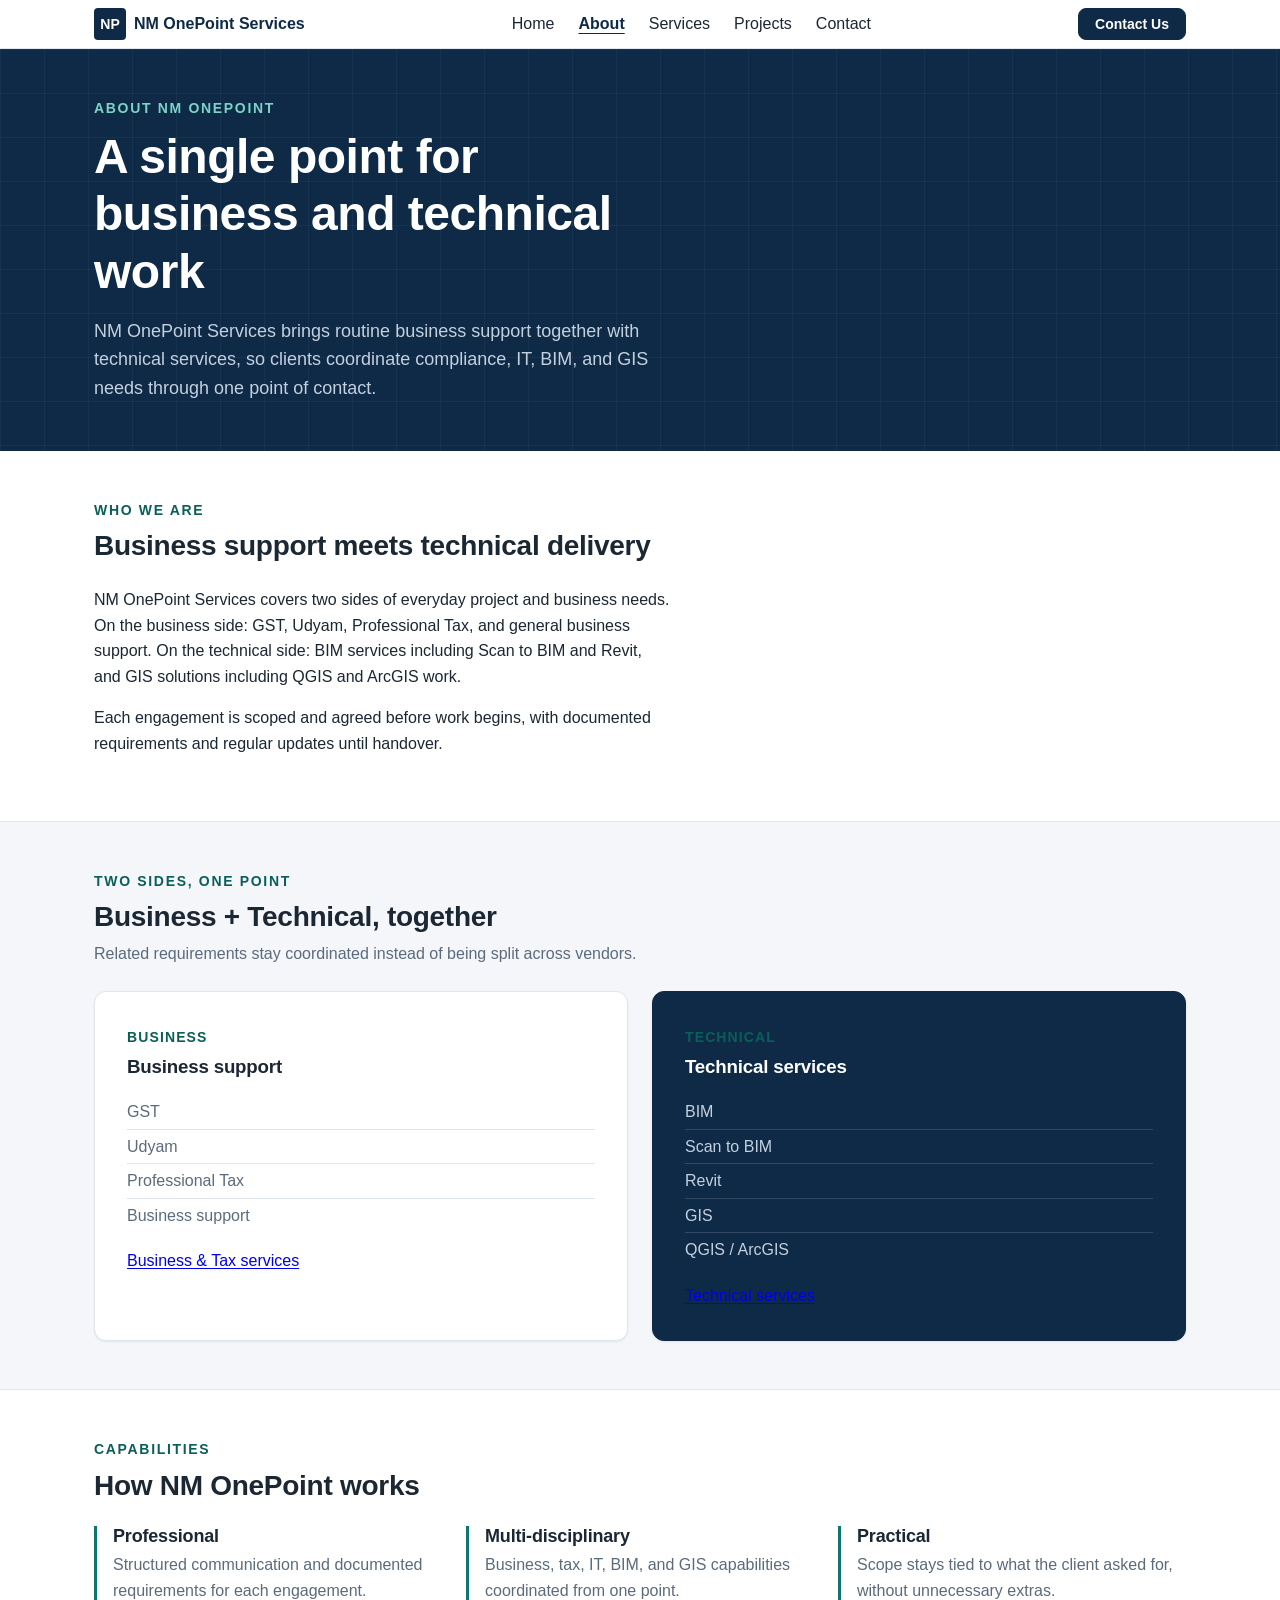
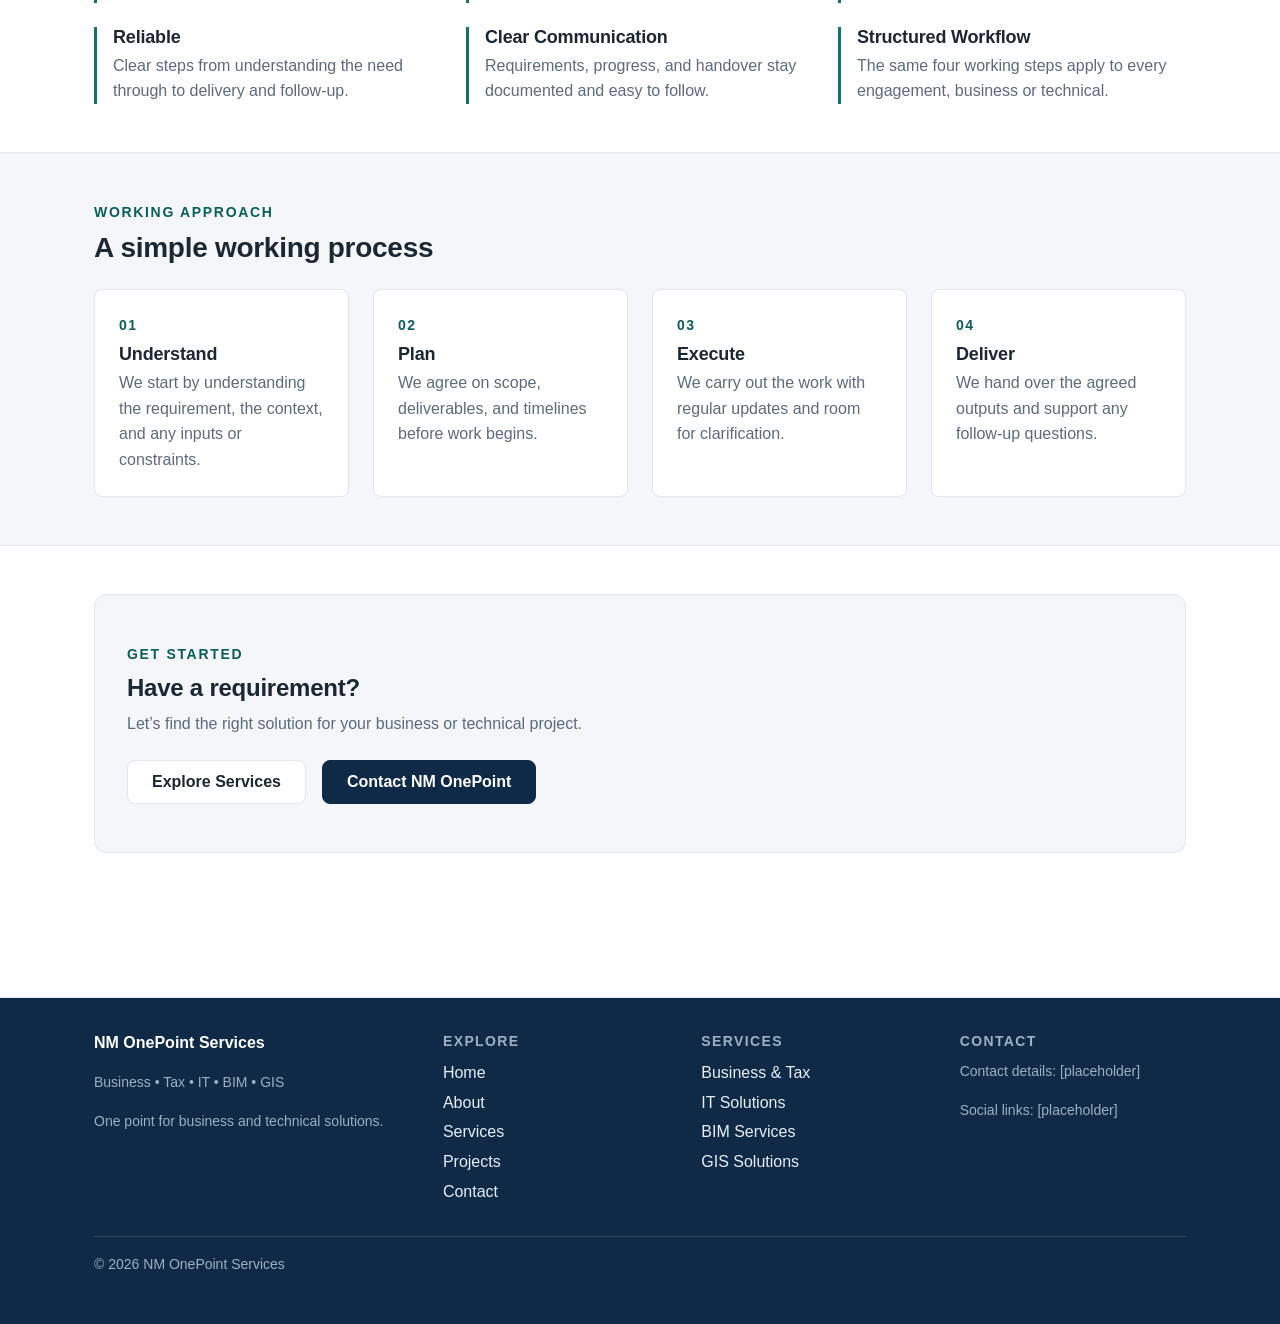
==== about.html @ b4bf91b6 "feat: build production homepage and inner pages" ====
<!DOCTYPE html>
<html lang="en">
<head>
    <meta charset="UTF-8">
    <meta name="viewport" content="width=device-width, initial-scale=1.0">
    <meta name="description" content="About NM OnePoint Services — a single point for business support, tax and compliance, IT solutions, BIM and GIS services.">
    <title>About | NM OnePoint Services</title>

    <meta property="og:type" content="website">
    <meta property="og:title" content="About NM OnePoint Services">
    <meta property="og:description" content="A single point for business support, tax and compliance, IT solutions, BIM and GIS services.">
    <meta name="theme-color" content="#0e2a47">

    <link rel="icon" type="image/svg+xml" href="assets/icons/favicon.svg">
    <link rel="manifest" href="site.webmanifest">

    <link rel="stylesheet" href="css/variables.css">
    <link rel="stylesheet" href="css/reset.css">
    <link rel="stylesheet" href="css/style.css">
    <link rel="stylesheet" href="css/components.css">
    <link rel="stylesheet" href="css/responsive.css">
</head>
<body>

    <a class="skip-link" href="#main-content">Skip to main content</a>

    <div data-component="header">
        <noscript>
            <header class="site-header">
                <div class="container site-header-inner">
                    <a class="site-brand" href="index.html">NM OnePoint Services</a>
                    <nav class="site-nav" aria-label="Primary">
                        <ul>
                            <li><a href="index.html">Home</a></li>
                            <li><a href="about.html" aria-current="page">About</a></li>
                            <li><a href="services.html">Services</a></li>
                            <li><a href="projects.html">Projects</a></li>
                            <li><a href="contact.html">Contact</a></li>
                        </ul>
                    </nav>
                </div>
            </header>
        </noscript>
    </div>

    <main id="main-content" class="site-main">
        <section class="page-hero" aria-labelledby="page-title">
            <div class="container">
                <p class="eyebrow eyebrow-light">About NM OnePoint</p>
                <h1 id="page-title" data-reveal>A single point for business and technical work</h1>
                <p class="page-lead">NM OnePoint Services brings routine business support together with technical services, so clients coordinate compliance, IT, BIM, and GIS needs through one point of contact.</p>
            </div>
        </section>

        <section class="section" aria-labelledby="about-title">
            <div class="container">
                <div class="section-head">
                    <p class="eyebrow">Who we are</p>
                    <h2 class="section-title" id="about-title" data-reveal>Business support meets technical delivery</h2>
                </div>
                <p data-reveal>NM OnePoint Services covers two sides of everyday project and business needs. On the business side: GST, Udyam, Professional Tax, and general business support. On the technical side: BIM services including Scan to BIM and Revit, and GIS solutions including QGIS and ArcGIS work.</p>
                <p data-reveal>Each engagement is scoped and agreed before work begins, with documented requirements and regular updates until handover.</p>
            </div>
        </section>

        <section class="section section-alt" aria-labelledby="split-title">
            <div class="container">
                <div class="section-head">
                    <p class="eyebrow">Two sides, one point</p>
                    <h2 class="section-title" id="split-title" data-reveal>Business + Technical, together</h2>
                    <p class="section-lead">Related requirements stay coordinated instead of being split across vendors.</p>
                </div>
                <div class="split-grid">
                    <article class="split-card" data-reveal>
                        <p class="card-tag">Business</p>
                        <h3>Business support</h3>
                        <ul class="card-list">
                            <li>GST</li>
                            <li>Udyam</li>
                            <li>Professional Tax</li>
                            <li>Business support</li>
                        </ul>
                        <a href="services.html">Business &amp; Tax services</a>
                    </article>
                    <article class="split-card split-card-technical" data-reveal>
                        <p class="card-tag">Technical</p>
                        <h3>Technical services</h3>
                        <ul class="card-list">
                            <li>BIM</li>
                            <li>Scan to BIM</li>
                            <li>Revit</li>
                            <li>GIS</li>
                            <li>QGIS / ArcGIS</li>
                        </ul>
                        <a href="services.html">Technical services</a>
                    </article>
                </div>
            </div>
        </section>

        <section class="section" aria-labelledby="why-title">
            <div class="container">
                <div class="section-head">
                    <p class="eyebrow">Capabilities</p>
                    <h2 class="section-title" id="why-title" data-reveal>How NM OnePoint works</h2>
                </div>
                <div class="why-grid">
                    <div class="why-item" data-reveal>
                        <h3>Professional</h3>
                        <p>Structured communication and documented requirements for each engagement.</p>
                    </div>
                    <div class="why-item" data-reveal>
                        <h3>Multi-disciplinary</h3>
                        <p>Business, tax, IT, BIM, and GIS capabilities coordinated from one point.</p>
                    </div>
                    <div class="why-item" data-reveal>
                        <h3>Practical</h3>
                        <p>Scope stays tied to what the client asked for, without unnecessary extras.</p>
                    </div>
                    <div class="why-item" data-reveal>
                        <h3>Reliable</h3>
                        <p>Clear steps from understanding the need through to delivery and follow-up.</p>
                    </div>
                    <div class="why-item" data-reveal>
                        <h3>Clear Communication</h3>
                        <p>Requirements, progress, and handover stay documented and easy to follow.</p>
                    </div>
                    <div class="why-item" data-reveal>
                        <h3>Structured Workflow</h3>
                        <p>The same four working steps apply to every engagement, business or technical.</p>
                    </div>
                </div>
            </div>
        </section>

        <section class="section section-alt" aria-labelledby="process-title">
            <div class="container">
                <div class="section-head">
                    <p class="eyebrow">Working approach</p>
                    <h2 class="section-title" id="process-title" data-reveal>A simple working process</h2>
                </div>
                <div class="process-grid">
                    <article class="step" data-reveal>
                        <span class="step-number">01</span>
                        <h3>Understand</h3>
                        <p>We start by understanding the requirement, the context, and any inputs or constraints.</p>
                    </article>
                    <article class="step" data-reveal>
                        <span class="step-number">02</span>
                        <h3>Plan</h3>
                        <p>We agree on scope, deliverables, and timelines before work begins.</p>
                    </article>
                    <article class="step" data-reveal>
                        <span class="step-number">03</span>
                        <h3>Execute</h3>
                        <p>We carry out the work with regular updates and room for clarification.</p>
                    </article>
                    <article class="step" data-reveal>
                        <span class="step-number">04</span>
                        <h3>Deliver</h3>
                        <p>We hand over the agreed outputs and support any follow-up questions.</p>
                    </article>
                </div>
            </div>
        </section>

        <section class="section" aria-labelledby="cta-title">
            <div class="container">
                <div class="cta-band" data-reveal>
                    <p class="eyebrow">Get started</p>
                    <h2 class="section-title" id="cta-title">Have a requirement?</h2>
                    <p class="section-lead">Let&rsquo;s find the right solution for your business or technical project.</p>
                    <div class="cta-actions">
                        <a class="btn btn-secondary" href="services.html">Explore Services</a>
                        <a class="btn btn-primary" href="contact.html">Contact NM OnePoint</a>
                    </div>
                </div>
            </div>
        </section>
    </main>

    <div data-component="footer">
        <noscript>
            <footer class="site-footer">
                <div class="container">
                    <p>&copy; 2026 NM OnePoint Services</p>
                </div>
            </footer>
        </noscript>
    </div>

    <script src="js/navigation.js" defer></script>
    <script src="js/animations.js" defer></script>
    <script src="js/forms.js" defer></script>
    <script src="js/main.js" defer></script>
</body>
</html>
---- css/variables.css ----
﻿:root {
    /* Brand palette — restrained professional set */
    --color-primary: #0e2a47;
    --color-navy: #0e2a47;
    --color-navy-deep: #0a1f36;
    --color-ink: #15202c;
    --color-background: #ffffff;
    --color-surface: #f4f6f9;
    --color-text: #1b2733;
    --color-muted: #5b6b7c;
    --color-border: #dfe6ee;
    --color-accent: #0f766e;
    --color-accent-ink: #0b5f59;
    --color-focus: #2563eb;

    /* Typography */
    --font-sans: -apple-system, BlinkMacSystemFont, "Segoe UI", Roboto, Arial, Helvetica, sans-serif;
    --font-size-sm: 0.875rem;
    --font-size-base: 1rem;
    --font-size-lg: 1.125rem;
    --font-size-xl: 1.5rem;
    --font-size-xxl: 2rem;
    --font-size-hero: clamp(2rem, 4vw + 1rem, 3rem);
    --line-height-base: 1.6;
    --line-height-heading: 1.2;
    --font-weight-normal: 400;
    --font-weight-semibold: 600;
    --font-weight-bold: 700;

    /* Spacing scale */
    --space-xs: 0.25rem;
    --space-sm: 0.5rem;
    --space-md: 1rem;
    --space-lg: 1.5rem;
    --space-xl: 2rem;
    --space-xxl: 3rem;
    --space-xxxl: 4rem;

    /* Border radius — moderate */
    --radius-sm: 4px;
    --radius-md: 8px;
    --radius-lg: 12px;
    --radius-pill: 999px;

    /* Shadows — subtle */
    --shadow-sm: 0 1px 2px rgba(14, 42, 71, 0.08);
    --shadow-md: 0 6px 18px rgba(14, 42, 71, 0.1);
    --shadow-lg: 0 16px 40px rgba(14, 42, 71, 0.16);

    /* Containers */
    --container-max: 1140px;
    --container-padding: 1rem;

    /* Transitions */
    --transition-fast: 150ms ease;
    --transition-base: 250ms ease;

    /* Z-index */
    --z-skip: 1000;
    --z-header: 100;
    --z-nav: 200;
}
---- css/style.css ----
body {
    font-family: var(--font-sans);
    font-size: var(--font-size-base);
    line-height: var(--line-height-base);
    background: var(--color-background);
    color: var(--color-text);
}

main {
    display: block;
}

h1,
h2,
h3 {
    line-height: var(--line-height-heading);
    margin-bottom: var(--space-md);
    letter-spacing: -0.01em;
}

p {
    margin-bottom: var(--space-md);
    max-width: 65ch;
}

.container {
    width: 100%;
    max-width: var(--container-max);
    margin-left: auto;
    margin-right: auto;
    padding-left: var(--container-padding);
    padding-right: var(--container-padding);
}

.site-main {
    padding-top: 0;
    padding-bottom: var(--space-xxl);
}

.eyebrow {
    font-size: var(--font-size-sm);
    font-weight: var(--font-weight-semibold);
    letter-spacing: 0.12em;
    text-transform: uppercase;
    color: var(--color-accent-ink);
    margin-bottom: var(--space-sm);
}

.section-head {
    max-width: 720px;
    margin-bottom: var(--space-lg);
}

.skip-link {
    position: absolute;
    left: var(--space-md);
    top: -100px;
    z-index: var(--z-skip);
    background: var(--color-primary);
    color: var(--color-background);
    padding: var(--space-sm) var(--space-md);
    border-radius: var(--radius-sm);
    text-decoration: none;
    transition: top var(--transition-fast);
}

.skip-link:focus {
    top: var(--space-sm);
}

:focus-visible {
    outline: 3px solid var(--color-focus);
    outline-offset: 2px;
}
---- css/components.css ----
/* Sections */

.section {
    padding-top: var(--space-xxl);
    padding-bottom: var(--space-xxl);
}

.section-title {
    font-size: var(--font-size-xl);
    margin-bottom: var(--space-sm);
}

.section-lead {
    color: var(--color-muted);
    margin-bottom: var(--space-lg);
}

.section-alt {
    background: var(--color-surface);
    border-top: 1px solid var(--color-border);
    border-bottom: 1px solid var(--color-border);
}

/* Buttons and links */

.btn {
    display: inline-block;
    padding: var(--space-sm) var(--space-lg);
    border: 1px solid var(--color-primary);
    border-radius: var(--radius-md);
    background: transparent;
    color: var(--color-text);
    font-weight: var(--font-weight-semibold);
    text-decoration: none;
    cursor: pointer;
    transition: background var(--transition-base), color var(--transition-base), border-color var(--transition-base);
}

.btn-primary {
    background: var(--color-primary);
    border-color: var(--color-primary);
    color: var(--color-background);
}

.btn-primary:hover {
    background: var(--color-accent-ink);
    border-color: var(--color-accent-ink);
}

.btn-secondary {
    border-color: var(--color-border);
    background: var(--color-background);
}

.btn-secondary:hover {
    border-color: var(--color-primary);
    background: var(--color-surface);
}

.btn-small {
    padding: var(--space-xs) var(--space-md);
    font-size: var(--font-size-sm);
}

/* Cards */

.card-grid {
    display: grid;
    grid-template-columns: 1fr;
    gap: var(--space-lg);
    margin-top: var(--space-lg);
}

.card {
    border: 1px solid var(--color-border);
    border-radius: var(--radius-md);
    background: var(--color-background);
    padding: var(--space-lg);
    box-shadow: var(--shadow-sm);
    transition: box-shadow var(--transition-base), border-color var(--transition-base);
}

.card:hover {
    box-shadow: var(--shadow-md);
    border-color: var(--color-muted);
}

.card h3 {
    font-size: var(--font-size-lg);
    margin-bottom: var(--space-sm);
}

.card p {
    color: var(--color-muted);
    margin-bottom: var(--space-md);
}

.card-tag {
    display: inline-block;
    font-size: var(--font-size-sm);
    font-weight: var(--font-weight-semibold);
    letter-spacing: 0.08em;
    text-transform: uppercase;
    color: var(--color-accent-ink);
    margin-bottom: var(--space-sm);
}

.card-list {
    list-style: none;
    margin: 0 0 var(--space-md);
    padding: 0;
    color: var(--color-muted);
}

.card-list li {
    padding: var(--space-xs) 0;
    border-top: 1px solid var(--color-border);
}

.card-list li:first-child {
    border-top: none;
}

/* Header */

.site-header {
    position: sticky;
    top: 0;
    z-index: var(--z-header);
    border-bottom: 1px solid var(--color-border);
    background: var(--color-background);
    transition: box-shadow var(--transition-base), background var(--transition-base);
}

.site-header.is-scrolled {
    background: rgba(255, 255, 255, 0.96);
    box-shadow: var(--shadow-md);
}

.site-header-inner {
    display: flex;
    align-items: center;
    justify-content: space-between;
    gap: var(--space-md);
    padding-top: var(--space-sm);
    padding-bottom: var(--space-sm);
}

.site-brand {
    display: inline-flex;
    align-items: center;
    gap: var(--space-sm);
    font-weight: var(--font-weight-bold);
    text-decoration: none;
    color: var(--color-primary);
    white-space: nowrap;
}

.site-brand-mark {
    display: inline-flex;
    align-items: center;
    justify-content: center;
    width: 2rem;
    height: 2rem;
    border-radius: var(--radius-sm);
    background: var(--color-primary);
    color: var(--color-background);
    font-size: var(--font-size-sm);
    font-weight: var(--font-weight-bold);
}

.site-nav ul {
    display: flex;
    flex-wrap: wrap;
    align-items: center;
    gap: var(--space-sm);
    list-style: none;
}

.site-nav a {
    color: var(--color-text);
    text-decoration: none;
    padding: var(--space-xs) var(--space-sm);
    border-radius: var(--radius-sm);
}

.site-nav a:hover {
    text-decoration: underline;
}

.site-nav a[aria-current="page"] {
    font-weight: var(--font-weight-bold);
    color: var(--color-primary);
    text-decoration: underline;
    text-underline-offset: 4px;
}

.header-actions {
    display: flex;
    align-items: center;
    gap: var(--space-sm);
}

.nav-toggle {
    display: none;
    border: 1px solid var(--color-border);
    border-radius: var(--radius-sm);
    background: var(--color-background);
    padding: var(--space-xs) var(--space-sm);
    cursor: pointer;
    font: inherit;
}

/* Hero */

.hero {
    padding-top: var(--space-xxl);
    padding-bottom: var(--space-xxl);
    background: var(--color-surface);
    border-bottom: 1px solid var(--color-border);
}

.hero-grid {
    display: grid;
    grid-template-columns: 1fr;
    gap: var(--space-xl);
    align-items: center;
}

.hero h1 {
    font-size: var(--font-size-hero);
    color: var(--color-primary);
    margin-bottom: var(--space-md);
}

.hero-lead {
    font-size: var(--font-size-lg);
    color: var(--color-muted);
    margin-bottom: var(--space-lg);
}

.hero-actions {
    display: flex;
    flex-wrap: wrap;
    gap: var(--space-md);
    margin-top: var(--space-lg);
}

.hero-visual {
    margin: 0;
}

.tech-panel {
    border: 1px solid var(--color-border);
    border-radius: var(--radius-lg);
    background: var(--color-navy);
    color: #e8eef5;
    padding: var(--space-lg);
    box-shadow: var(--shadow-md);
    background-image:
        linear-gradient(rgba(255, 255, 255, 0.05) 1px, transparent 1px),
        linear-gradient(90deg, rgba(255, 255, 255, 0.05) 1px, transparent 1px);
    background-size: 28px 28px;
}

.tech-panel-row {
    display: flex;
    flex-wrap: wrap;
    gap: var(--space-sm);
    margin-bottom: var(--space-md);
}

.tech-chip {
    border: 1px solid rgba(255, 255, 255, 0.25);
    border-radius: var(--radius-pill);
    padding: var(--space-xs) var(--space-md);
    font-size: var(--font-size-sm);
    letter-spacing: 0.04em;
}

.tech-layers {
    list-style: none;
    margin: 0;
    padding: 0;
    font-size: var(--font-size-sm);
    color: #c3d0de;
}

.tech-layers li {
    display: flex;
    justify-content: space-between;
    gap: var(--space-md);
    padding: var(--space-sm) 0;
    border-top: 1px solid rgba(255, 255, 255, 0.14);
}

.tech-layers li:first-child {
    border-top: none;
}

.placeholder-media {
    border: 1px dashed var(--color-border);
    border-radius: var(--radius-md);
    background: var(--color-background);
    color: var(--color-muted);
    padding: var(--space-xl);
    text-align: center;
    margin-top: var(--space-lg);
}

/* Split: business + technical */

.split-grid {
    display: grid;
    grid-template-columns: 1fr;
    gap: var(--space-lg);
    margin-top: var(--space-lg);
}

.split-card {
    border: 1px solid var(--color-border);
    border-radius: var(--radius-lg);
    background: var(--color-background);
    padding: var(--space-xl);
    box-shadow: var(--shadow-sm);
}

.split-card-technical {
    background: var(--color-navy);
    border-color: var(--color-navy);
    color: #e8eef5;
}

.split-card-technical h3 {
    color: #ffffff;
}

.split-card-technical .card-list {
    color: #c3d0de;
}

.split-card-technical .card-list li {
    border-top-color: rgba(255, 255, 255, 0.14);
}

/* Why grid */

.why-grid {
    display: grid;
    grid-template-columns: 1fr;
    gap: var(--space-lg);
    margin-top: var(--space-lg);
}

.why-item {
    border-left: 3px solid var(--color-accent);
    padding-left: var(--space-md);
}

.why-item h3 {
    font-size: var(--font-size-lg);
    margin-bottom: var(--space-xs);
}

.why-item p {
    color: var(--color-muted);
    margin-bottom: 0;
}

/* Showcase (dark BIM/GIS band) */

.showcase {
    background: var(--color-navy);
    color: #e8eef5;
}

.showcase .section-title {
    color: #ffffff;
}

.showcase .section-lead {
    color: #c3d0de;
}

.showcase-grid {
    display: grid;
    grid-template-columns: 1fr;
    gap: var(--space-lg);
    margin-top: var(--space-lg);
}

.showcase-card {
    border: 1px solid rgba(255, 255, 255, 0.16);
    border-radius: var(--radius-lg);
    padding: var(--space-xl);
    background: rgba(255, 255, 255, 0.03);
}

.showcase-card h3 {
    color: #ffffff;
}

.showcase-card p,
.showcase-card li {
    color: #c3d0de;
}

.showcase-card ul {
    margin: 0 0 var(--space-md);
    padding-left: var(--space-lg);
}

.showcase-figure {
    border: 1px dashed rgba(255, 255, 255, 0.3);
    border-radius: var(--radius-md);
    padding: var(--space-lg);
    text-align: center;
    color: #9fb0c3;
    margin-top: var(--space-md);
    font-size: var(--font-size-sm);
}

/* Process */

.process-grid {
    display: grid;
    grid-template-columns: 1fr;
    gap: var(--space-lg);
    margin-top: var(--space-lg);
    counter-reset: step;
}

.step {
    border: 1px solid var(--color-border);
    border-radius: var(--radius-md);
    background: var(--color-background);
    padding: var(--space-lg);
}

.step-number {
    display: block;
    font-size: var(--font-size-sm);
    font-weight: var(--font-weight-bold);
    letter-spacing: 0.1em;
    color: var(--color-accent-ink);
    margin-bottom: var(--space-sm);
}

.step h3 {
    font-size: var(--font-size-lg);
    margin-bottom: var(--space-xs);
}

.step p {
    color: var(--color-muted);
    margin-bottom: 0;
}

/* CTA band */

.cta-band {
    background: var(--color-surface);
    border: 1px solid var(--color-border);
    border-radius: var(--radius-lg);
    padding: var(--space-xxl) var(--space-xl);
    text-align: left;
}

.cta-band .section-title {
    font-size: var(--font-size-xl);
}

/* Footer */

.site-footer {
    border-top: 1px solid var(--color-border);
    background: var(--color-navy);
    color: #c3d0de;
    padding-top: var(--space-xl);
    padding-bottom: var(--space-xl);
    margin-top: var(--space-xxl);
}

.site-footer strong {
    color: #ffffff;
}

.footer-grid {
    display: grid;
    grid-template-columns: 1fr;
    gap: var(--space-xl);
}

.footer-heading {
    font-size: var(--font-size-sm);
    font-weight: var(--font-weight-semibold);
    letter-spacing: 0.1em;
    text-transform: uppercase;
    color: #9fb0c3;
    margin-bottom: var(--space-sm);
}

.site-footer nav ul {
    display: grid;
    gap: var(--space-xs);
    list-style: none;
    margin: 0;
    padding: 0;
}

.site-footer a {
    color: #e8eef5;
    text-decoration: none;
}

.site-footer a:hover {
    text-decoration: underline;
}

.footer-note {
    font-size: var(--font-size-sm);
    color: #9fb0c3;
}

.footer-bottom {
    border-top: 1px solid rgba(255, 255, 255, 0.14);
    margin-top: var(--space-xl);
    padding-top: var(--space-md);
    font-size: var(--font-size-sm);
    color: #9fb0c3;
}

/* Reveal (progressive enhancement: hidden only when JS animation is active) */

[data-reveal] {
    transition: opacity var(--transition-base), transform var(--transition-base);
}

.has-js-anim [data-reveal] {
    opacity: 0;
    transform: translateY(14px);
}

.has-js-anim [data-reveal][data-revealed="true"] {
    opacity: 1;
    transform: none;
}

@media (prefers-reduced-motion: reduce) {
    [data-reveal] {
        transition: none;
    }

    .has-js-anim [data-reveal] {
        opacity: 1;
        transform: none;
    }
}

/* Forms (foundation) */

form label {
    display: block;
    margin-bottom: var(--space-xs);
    font-weight: var(--font-weight-bold);
}

form input,
form textarea {
    width: 100%;
    padding: var(--space-sm) var(--space-md);
    border: 1px solid var(--color-border);
    border-radius: var(--radius-sm);
    margin-bottom: var(--space-md);
    background: var(--color-background);
}

/* Trust / capability strip */

.trust-strip {
    border-bottom: 1px solid var(--color-border);
    background: var(--color-background);
    padding-top: var(--space-lg);
    padding-bottom: var(--space-lg);
}

.trust-list {
    display: flex;
    flex-wrap: wrap;
    gap: var(--space-sm) var(--space-xl);
    list-style: none;
    margin: 0;
    padding: 0;
    justify-content: space-between;
}

.trust-list li {
    display: inline-flex;
    align-items: center;
    gap: var(--space-sm);
    font-size: var(--font-size-sm);
    font-weight: var(--font-weight-semibold);
    letter-spacing: 0.04em;
    color: var(--color-muted);
    white-space: nowrap;
}

.trust-dot {
    width: 0.5rem;
    height: 0.5rem;
    border-radius: var(--radius-pill);
    background: var(--color-accent);
    flex: none;
}

/* Stats band (capability statements, values from data) */

.stats-band {
    background: var(--color-background);
    border-top: 1px solid var(--color-border);
    border-bottom: 1px solid var(--color-border);
}

.stats-grid {
    display: grid;
    grid-template-columns: repeat(2, 1fr);
    gap: var(--space-lg);
}

.stat-value {
    display: block;
    font-size: var(--font-size-xxl);
    font-weight: var(--font-weight-bold);
    color: var(--color-primary);
    letter-spacing: -0.01em;
}

.stat-label {
    color: var(--color-muted);
    font-size: var(--font-size-sm);
    margin-bottom: 0;
}

/* Service cards (premium detail) */

.service-card {
    position: relative;
    overflow: hidden;
}

.service-card::before {
    content: "";
    position: absolute;
    top: 0;
    left: 0;
    right: 0;
    height: 3px;
    background: var(--color-accent);
    opacity: 0;
    transition: opacity var(--transition-base);
}

.service-card:hover::before {
    opacity: 1;
}

.service-card:hover {
    transform: translateY(-3px);
}

.service-icon {
    display: inline-flex;
    align-items: center;
    justify-content: center;
    width: 2.75rem;
    height: 2.75rem;
    border-radius: var(--radius-md);
    background: var(--color-surface);
    border: 1px solid var(--color-border);
    color: var(--color-accent-ink);
    margin-bottom: var(--space-md);
    transition: transform var(--transition-base), background var(--transition-base), color var(--transition-base);
}

.service-card:hover .service-icon {
    transform: translateY(-2px);
    background: var(--color-primary);
    border-color: var(--color-primary);
    color: var(--color-background);
}

/* Hero motion (subtle, CSS-only) */

.hero {
    position: relative;
    overflow: hidden;
}

.hero::before {
    content: "";
    position: absolute;
    inset: 0;
    background-image:
        linear-gradient(rgba(14, 42, 71, 0.05) 1px, transparent 1px),
        linear-gradient(90deg, rgba(14, 42, 71, 0.05) 1px, transparent 1px);
    background-size: 44px 44px;
    pointer-events: none;
}

.hero-grid {
    position: relative;
}

.tech-panel {
    position: relative;
    overflow: hidden;
}

.tech-scan {
    position: absolute;
    left: 0;
    right: 0;
    top: -20%;
    height: 20%;
    background: linear-gradient(transparent, rgba(45, 212, 191, 0.18), transparent);
    animation: tech-scan 7s ease-in-out infinite;
    pointer-events: none;
}

.tech-nodes {
    position: absolute;
    inset: 0;
    pointer-events: none;
}

.tech-node {
    position: absolute;
    width: 6px;
    height: 6px;
    border-radius: var(--radius-pill);
    background: #2dd4bf;
    opacity: 0.7;
    animation: node-pulse 3.2s ease-in-out infinite;
}

.tech-node-node-1 { top: 18%; left: 12%; }
.tech-node-node-2 { top: 34%; right: 14%; animation-delay: 0.8s; }
.tech-node-node-3 { bottom: 22%; left: 22%; animation-delay: 1.6s; }

.tech-float-row {
    display: flex;
    flex-wrap: wrap;
    gap: var(--space-sm);
    margin-top: var(--space-md);
}

.tech-float-card {
    border: 1px solid rgba(255, 255, 255, 0.22);
    border-radius: var(--radius-sm);
    padding: var(--space-xs) var(--space-sm);
    font-size: var(--font-size-sm);
    color: #e8eef5;
    animation: float-soft 6s ease-in-out infinite;
}

.tech-float-card:nth-child(2) {
    animation-delay: 1.2s;
}

.tech-float-card:nth-child(3) {
    animation-delay: 2.4s;
}

@keyframes tech-scan {
    0%, 100% { top: -20%; }
    50% { top: 110%; }
}

@keyframes node-pulse {
    0%, 100% { opacity: 0.25; transform: scale(1); }
    50% { opacity: 0.9; transform: scale(1.35); }
}

@keyframes float-soft {
    0%, 100% { transform: translateY(0); }
    50% { transform: translateY(-5px); }
}

/* Showcase motion */

.showcase-figure {
    position: relative;
    overflow: hidden;
}

.showcase-scan {
    position: absolute;
    left: 0;
    right: 0;
    top: -30%;
    height: 30%;
    background: linear-gradient(transparent, rgba(45, 212, 191, 0.22), transparent);
    animation: tech-scan 8s ease-in-out infinite;
    pointer-events: none;
}

/* FAQ accordion */

.faq-list {
    display: grid;
    gap: var(--space-md);
    margin-top: var(--space-lg);
    max-width: 800px;
}

.faq-item {
    border: 1px solid var(--color-border);
    border-radius: var(--radius-md);
    background: var(--color-background);
    overflow: hidden;
}

.faq-question {
    display: flex;
    align-items: center;
    justify-content: space-between;
    gap: var(--space-md);
    width: 100%;
    padding: var(--space-md) var(--space-lg);
    background: transparent;
    border: none;
    cursor: pointer;
    font: inherit;
    font-weight: var(--font-weight-semibold);
    color: var(--color-text);
    text-align: left;
}

.faq-question:hover {
    color: var(--color-primary);
}

.faq-marker {
    flex: none;
    font-size: var(--font-size-lg);
    color: var(--color-accent-ink);
    transition: transform var(--transition-base);
}

.faq-question[aria-expanded="true"] .faq-marker {
    transform: rotate(45deg);
}

.faq-answer {
    padding: 0 var(--space-lg) var(--space-lg);
}

.faq-answer p {
    color: var(--color-muted);
    margin-bottom: 0;
}

/* CTA actions */

.cta-actions {
    display: flex;
    flex-wrap: wrap;
    gap: var(--space-md);
    margin-top: var(--space-lg);
}

@media (prefers-reduced-motion: reduce) {
    .tech-scan,
    .showcase-scan,
    .tech-float-card,
    .tech-node {
        animation: none;
    }

    .service-card:hover {
        transform: none;
    }
}

/* Back-to-top (shared footer component, low-profile) */

.back-to-top {
    position: fixed;
    right: var(--space-lg);
    bottom: var(--space-lg);
    z-index: var(--z-nav);
    width: 2.75rem;
    height: 2.75rem;
    border: 1px solid var(--color-primary);
    border-radius: var(--radius-pill);
    background: var(--color-primary);
    color: var(--color-background);
    font-size: var(--font-size-lg);
    line-height: 1;
    cursor: pointer;
    box-shadow: var(--shadow-md);
    transition: background var(--transition-base), opacity var(--transition-base);
}

.back-to-top:hover {
    background: var(--color-accent-ink);
    border-color: var(--color-accent-ink);
}

.back-to-top[hidden] {
    display: none;
}

/* Inner page hero (compact navy band, shared across pages) */

.page-hero {
    background: var(--color-navy);
    color: #e8eef5;
    padding-top: var(--space-xxl);
    padding-bottom: var(--space-xxl);
    background-image:
        linear-gradient(rgba(255, 255, 255, 0.04) 1px, transparent 1px),
        linear-gradient(90deg, rgba(255, 255, 255, 0.04) 1px, transparent 1px);
    background-size: 44px 44px;
}

.page-hero h1 {
    color: #ffffff;
    font-size: var(--font-size-hero);
    max-width: 20ch;
}

.page-lead {
    font-size: var(--font-size-lg);
    color: #c3d0de;
    max-width: 60ch;
    margin-bottom: 0;
}

.eyebrow-light {
    color: #7dd3c8;
}

/* Contact layout */

.contact-grid {
    display: grid;
    grid-template-columns: 1fr;
    gap: var(--space-xxl);
}

.contact-aside {
    border: 1px solid var(--color-border);
    border-radius: var(--radius-lg);
    background: var(--color-surface);
    padding: var(--space-xl);
    align-self: start;
}

.contact-aside h2 {
    font-size: var(--font-size-lg);
}

/* Forms */

.form-field {
    margin-bottom: var(--space-md);
}

.form-field label {
    margin-bottom: var(--space-xs);
}

.form-field input,
.form-field select,
.form-field textarea {
    margin-bottom: 0;
}

form select {
    width: 100%;
    padding: var(--space-sm) var(--space-md);
    border: 1px solid var(--color-border);
    border-radius: var(--radius-sm);
    background: var(--color-background);
}

.form-status {
    border: 1px solid var(--color-border);
    border-radius: var(--radius-sm);
    background: var(--color-surface);
    color: var(--color-text);
    padding: var(--space-sm) var(--space-md);
}

.form-status[hidden] {
    display: none;
}

.form-note {
    font-size: var(--font-size-sm);
    color: var(--color-muted);
}

/* Project filters */

.filter-row {
    display: flex;
    flex-wrap: wrap;
    gap: var(--space-sm);
    margin-top: var(--space-lg);
}

.filter-row[hidden] {
    display: none;
}

.filter-chip {
    border: 1px solid var(--color-border);
    border-radius: var(--radius-pill);
    background: var(--color-background);
    padding: var(--space-xs) var(--space-md);
    font: inherit;
    font-size: var(--font-size-sm);
    cursor: pointer;
    transition: background var(--transition-base), border-color var(--transition-base);
}

.filter-chip:hover {
    border-color: var(--color-primary);
}

.filter-chip[aria-pressed="true"] {
    background: var(--color-primary);
    border-color: var(--color-primary);
    color: var(--color-background);
}
---- css/responsive.css ----
/* Responsive foundations. Mobile-first. No framework. */

@media (max-width: 860px) {
    .nav-toggle {
        display: inline-block;
    }

    .site-nav ul[data-nav-menu][hidden] {
        display: none;
    }

    .site-nav ul[data-nav-menu] {
        position: absolute;
        top: 100%;
        left: 0;
        right: 0;
        flex-direction: column;
        align-items: stretch;
        gap: 0;
        background: var(--color-background);
        border-bottom: 1px solid var(--color-border);
        padding: var(--space-sm) var(--container-padding) var(--space-md);
        z-index: var(--z-nav);
    }

    .site-nav ul[data-nav-menu] a {
        display: block;
        padding: var(--space-sm) var(--space-xs);
    }

    .site-header-inner {
        flex-wrap: wrap;
    }

    .header-cta {
        display: none;
    }
}

@media (max-width: 480px) {
    .hero-actions .btn {
        width: 100%;
        text-align: center;
    }

    .cta-band {
        padding: var(--space-xl) var(--space-md);
    }
}

@media (min-width: 768px) {
    :root {
        --container-padding: 1.5rem;
    }

    .card-grid {
        grid-template-columns: repeat(2, 1fr);
    }

    .hero h1 {
        font-size: var(--font-size-hero);
    }

    .split-grid,
    .showcase-grid {
        grid-template-columns: repeat(2, 1fr);
    }

    .why-grid,
    .process-grid {
        grid-template-columns: repeat(2, 1fr);
    }

    .footer-grid {
        grid-template-columns: repeat(2, 1fr);
    }
}

@media (min-width: 1024px) {
    .card-grid {
        grid-template-columns: repeat(2, 1fr);
    }

    .card-grid-four {
        grid-template-columns: repeat(4, 1fr);
    }

    .hero-grid {
        grid-template-columns: 1.1fr 0.9fr;
    }

    .section-title {
        font-size: 1.75rem;
    }

    .why-grid {
        grid-template-columns: repeat(3, 1fr);
    }

    .process-grid {
        grid-template-columns: repeat(4, 1fr);
    }

    .stats-grid {
        grid-template-columns: repeat(4, 1fr);
    }

    .footer-grid {
        grid-template-columns: 1.4fr 1fr 1fr 1fr;
    }

    .contact-grid {
        grid-template-columns: 1.2fr 0.8fr;
        align-items: start;
    }
}

@media (min-width: 1440px) {
    :root {
        --container-max: 1280px;
    }
}

@media (min-width: 1920px) {
    .hero {
        padding-top: var(--space-xxxl);
        padding-bottom: var(--space-xxxl);
    }
}
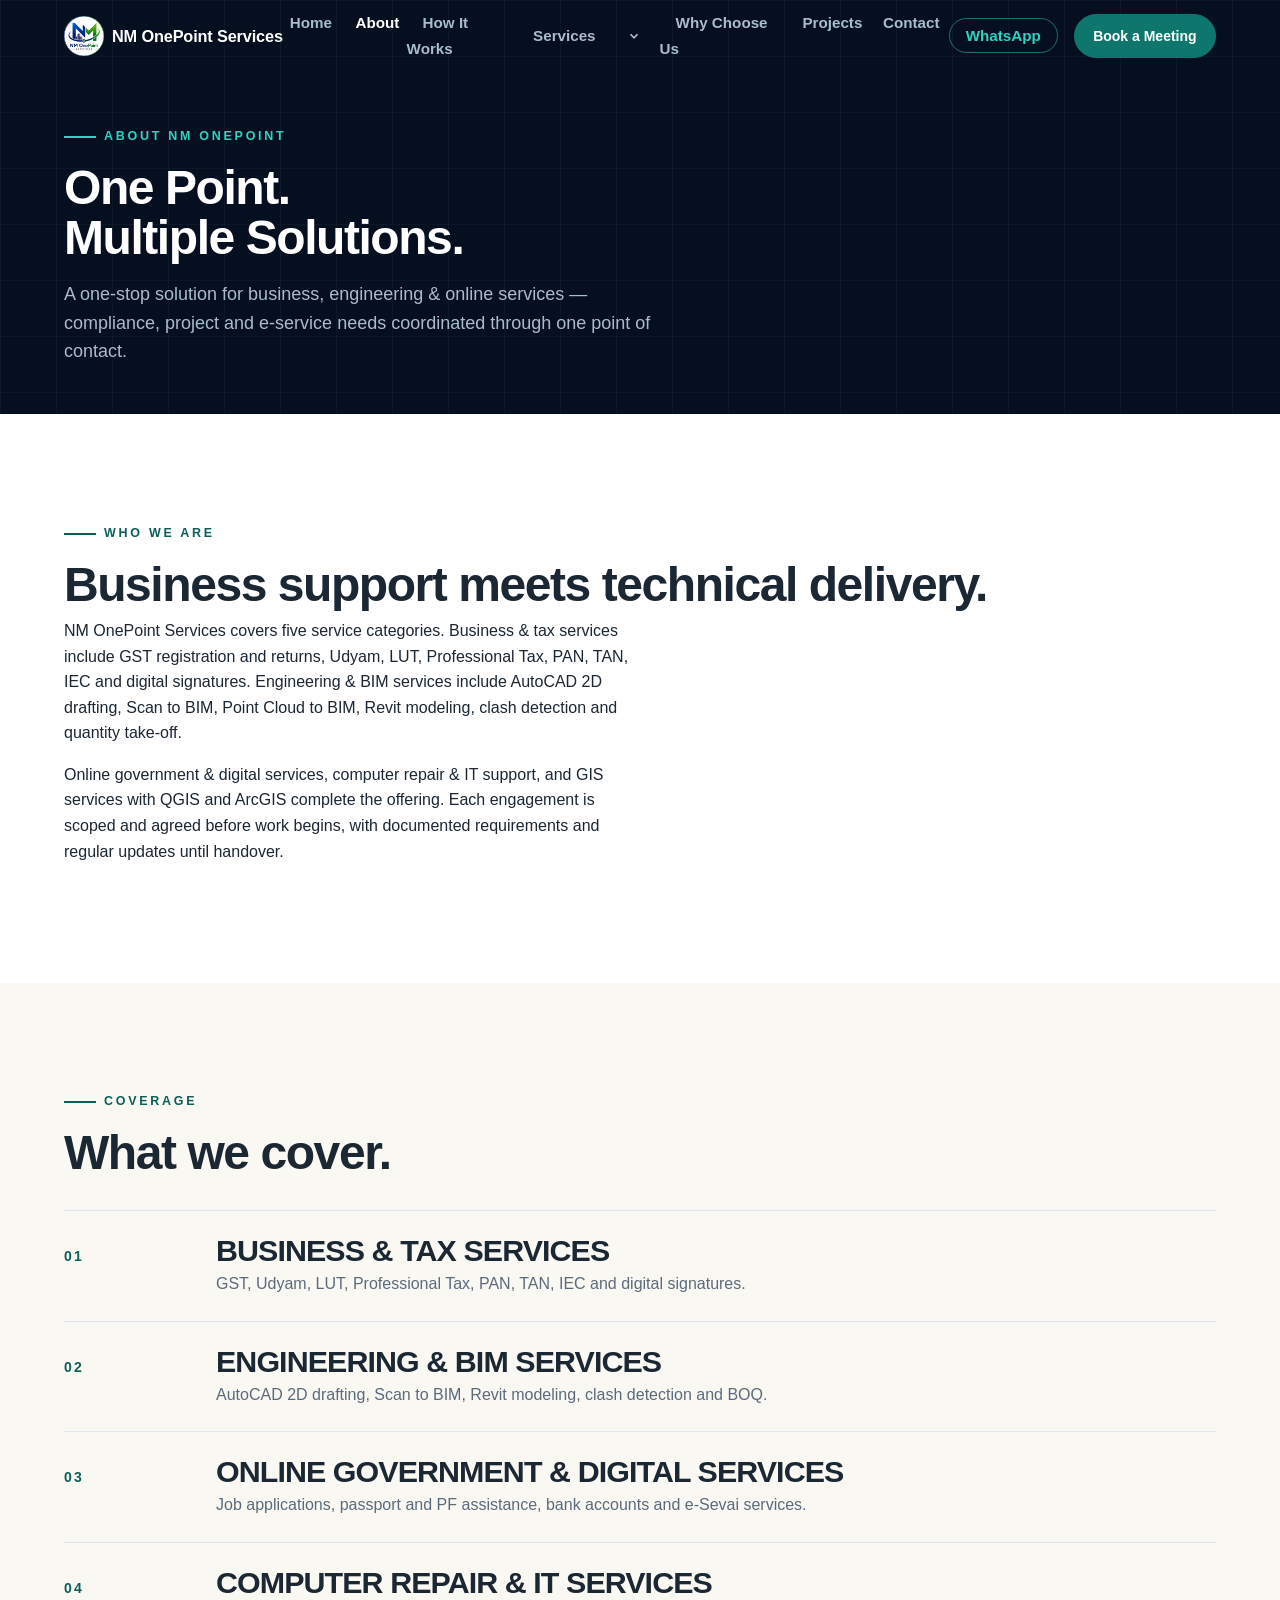
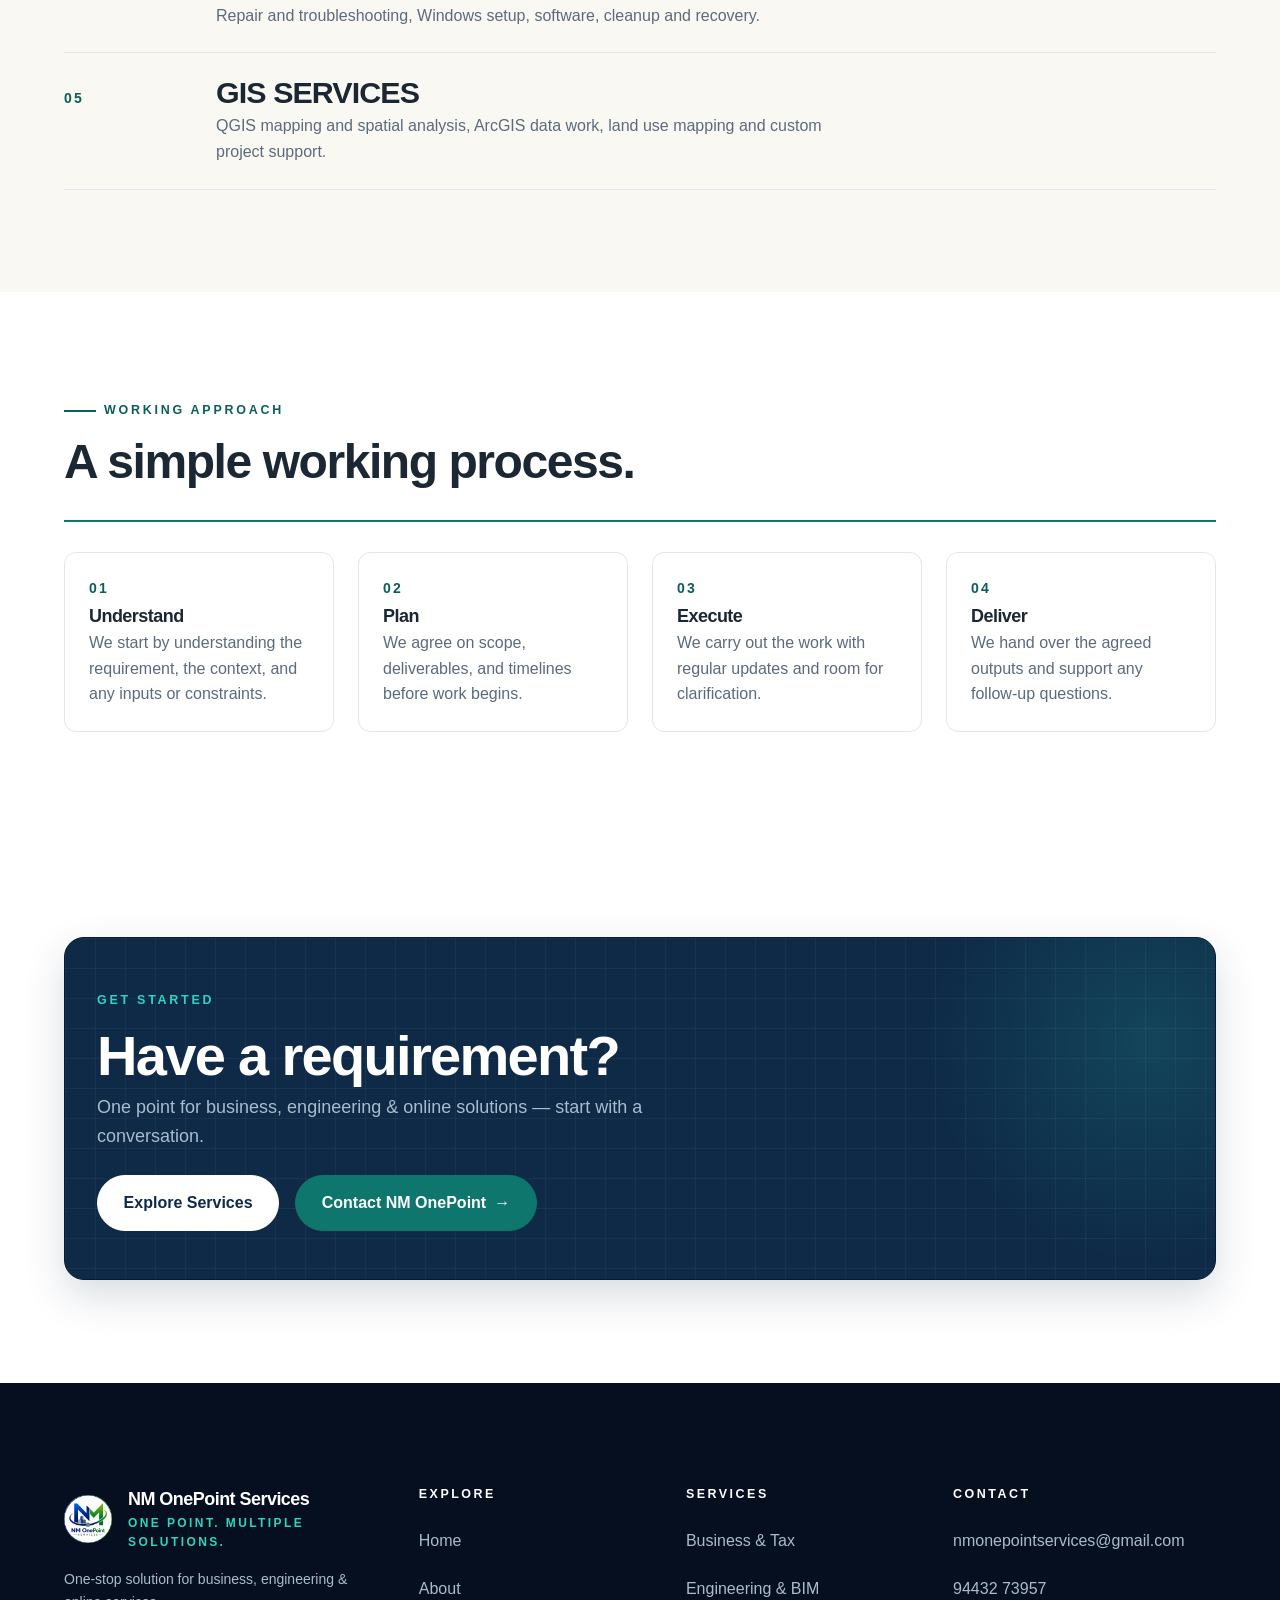
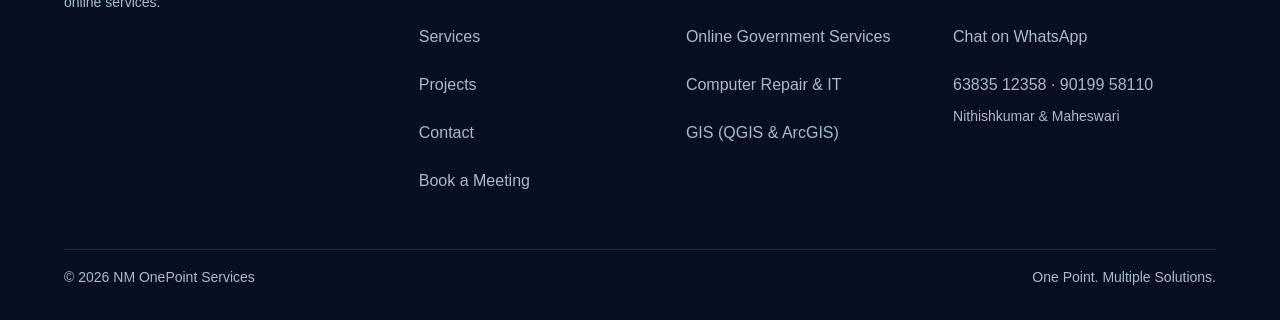
==== commit 9d51ae18: "feat: finalize modern NM OnePoint website" ====
--- a/about.html
+++ b/about.html
@@ -3,15 +3,24 @@
 <head>
     <meta charset="UTF-8">
     <meta name="viewport" content="width=device-width, initial-scale=1.0">
-    <meta name="description" content="About NM OnePoint Services — a single point for business support, tax and compliance, IT solutions, BIM and GIS services.">
+    <meta name="description" content="About NM OnePoint Services — one-stop solution for business, engineering & online services across five service categories.">
     <title>About | NM OnePoint Services</title>
 
     <meta property="og:type" content="website">
     <meta property="og:title" content="About NM OnePoint Services">
-    <meta property="og:description" content="A single point for business support, tax and compliance, IT solutions, BIM and GIS services.">
-    <meta name="theme-color" content="#0e2a47">
+    <meta property="og:description" content="One Point. Multiple Solutions. Business & tax, engineering & BIM, online services, IT support, and GIS.">
+    <meta property="og:image" content="assets/images/og-image.svg">
+    <meta property="og:image:width" content="1200">
+    <meta property="og:image:height" content="630">
+    <meta property="og:image:alt" content="NM OnePoint Services — one point for business and technical solutions">
+    <meta name="twitter:card" content="summary_large_image">
+    <meta name="twitter:title" content="About NM OnePoint Services">
+    <meta name="twitter:description" content="One Point. Multiple Solutions. Business & tax, engineering & BIM, online services, IT support, and GIS.">
+    <meta name="twitter:image" content="assets/images/og-image.svg">
+    <meta name="theme-color" content="#050f1f">
 
     <link rel="icon" type="image/svg+xml" href="assets/icons/favicon.svg">
+    <link rel="apple-touch-icon" href="assets/logos/logo.jpg">
     <link rel="manifest" href="site.webmanifest">
 
     <link rel="stylesheet" href="css/variables.css">
@@ -26,7 +35,7 @@
 
     <div data-component="header">
         <noscript>
-            <header class="site-header">
+            <header class="site-header is-scrolled">
                 <div class="container site-header-inner">
                     <a class="site-brand" href="index.html">NM OnePoint Services</a>
                     <nav class="site-nav" aria-label="Primary">
@@ -46,133 +55,91 @@
     <main id="main-content" class="site-main">
         <section class="page-hero" aria-labelledby="page-title">
             <div class="container">
-                <p class="eyebrow eyebrow-light">About NM OnePoint</p>
-                <h1 id="page-title" data-reveal>A single point for business and technical work</h1>
-                <p class="page-lead">NM OnePoint Services brings routine business support together with technical services, so clients coordinate compliance, IT, BIM, and GIS needs through one point of contact.</p>
+                <p class="eyebrow eyebrow-light" data-reveal="fade">About NM OnePoint</p>
+                <h1 id="page-title" data-reveal="up">One Point.<br>Multiple Solutions.</h1>
+                <p class="page-lead" data-reveal="up" data-delay="100">A one-stop solution for business, engineering &amp; online services — compliance, project and e-service needs coordinated through one point of contact.</p>
             </div>
         </section>
 
         <section class="section" aria-labelledby="about-title">
             <div class="container">
-                <div class="section-head">
-                    <p class="eyebrow">Who we are</p>
-                    <h2 class="section-title" id="about-title" data-reveal>Business support meets technical delivery</h2>
-                </div>
-                <p data-reveal>NM OnePoint Services covers two sides of everyday project and business needs. On the business side: GST, Udyam, Professional Tax, and general business support. On the technical side: BIM services including Scan to BIM and Revit, and GIS solutions including QGIS and ArcGIS work.</p>
-                <p data-reveal>Each engagement is scoped and agreed before work begins, with documented requirements and regular updates until handover.</p>
+                <p class="eyebrow" data-reveal="fade">Who we are</p>
+                <h2 class="section-title" id="about-title" data-reveal="up">Business support meets technical delivery.</h2>
+                <p data-reveal="up">NM OnePoint Services covers five service categories. Business &amp; tax services include GST registration and returns, Udyam, LUT, Professional Tax, PAN, TAN, IEC and digital signatures. Engineering &amp; BIM services include AutoCAD 2D drafting, Scan to BIM, Point Cloud to BIM, Revit modeling, clash detection and quantity take-off.</p>
+                <p data-reveal="up">Online government &amp; digital services, computer repair &amp; IT support, and GIS services with QGIS and ArcGIS complete the offering. Each engagement is scoped and agreed before work begins, with documented requirements and regular updates until handover.</p>
             </div>
         </section>
 
-        <section class="section section-alt" aria-labelledby="split-title">
+        <section class="section story" aria-labelledby="cover-title">
             <div class="container">
-                <div class="section-head">
-                    <p class="eyebrow">Two sides, one point</p>
-                    <h2 class="section-title" id="split-title" data-reveal>Business + Technical, together</h2>
-                    <p class="section-lead">Related requirements stay coordinated instead of being split across vendors.</p>
-                </div>
-                <div class="split-grid">
-                    <article class="split-card" data-reveal>
-                        <p class="card-tag">Business</p>
-                        <h3>Business support</h3>
-                        <ul class="card-list">
-                            <li>GST</li>
-                            <li>Udyam</li>
-                            <li>Professional Tax</li>
-                            <li>Business support</li>
-                        </ul>
-                        <a href="services.html">Business &amp; Tax services</a>
-                    </article>
-                    <article class="split-card split-card-technical" data-reveal>
-                        <p class="card-tag">Technical</p>
-                        <h3>Technical services</h3>
-                        <ul class="card-list">
-                            <li>BIM</li>
-                            <li>Scan to BIM</li>
-                            <li>Revit</li>
-                            <li>GIS</li>
-                            <li>QGIS / ArcGIS</li>
-                        </ul>
-                        <a href="services.html">Technical services</a>
-                    </article>
-                </div>
-            </div>
-        </section>
-
-        <section class="section" aria-labelledby="why-title">
-            <div class="container">
-                <div class="section-head">
-                    <p class="eyebrow">Capabilities</p>
-                    <h2 class="section-title" id="why-title" data-reveal>How NM OnePoint works</h2>
-                </div>
-                <div class="why-grid">
-                    <div class="why-item" data-reveal>
-                        <h3>Professional</h3>
-                        <p>Structured communication and documented requirements for each engagement.</p>
+                <p class="eyebrow" data-reveal="fade">Coverage</p>
+                <h2 class="section-title" id="cover-title" data-reveal="up">What we cover.</h2>
+                <div class="why-list">
+                    <div class="why-row" data-reveal="right">
+                        <span class="why-num">01</span>
+                        <div><h3>Business &amp; Tax Services</h3><p>GST, Udyam, LUT, Professional Tax, PAN, TAN, IEC and digital signatures.</p></div>
                     </div>
-                    <div class="why-item" data-reveal>
-                        <h3>Multi-disciplinary</h3>
-                        <p>Business, tax, IT, BIM, and GIS capabilities coordinated from one point.</p>
+                    <div class="why-row" data-reveal="right" data-delay="60">
+                        <span class="why-num">02</span>
+                        <div><h3>Engineering &amp; BIM Services</h3><p>AutoCAD 2D drafting, Scan to BIM, Revit modeling, clash detection and BOQ.</p></div>
                     </div>
-                    <div class="why-item" data-reveal>
-                        <h3>Practical</h3>
-                        <p>Scope stays tied to what the client asked for, without unnecessary extras.</p>
+                    <div class="why-row" data-reveal="right" data-delay="120">
+                        <span class="why-num">03</span>
+                        <div><h3>Online Government &amp; Digital Services</h3><p>Job applications, passport and PF assistance, bank accounts and e-Sevai services.</p></div>
                     </div>
-                    <div class="why-item" data-reveal>
-                        <h3>Reliable</h3>
-                        <p>Clear steps from understanding the need through to delivery and follow-up.</p>
+                    <div class="why-row" data-reveal="right" data-delay="180">
+                        <span class="why-num">04</span>
+                        <div><h3>Computer Repair &amp; IT Services</h3><p>Repair and troubleshooting, Windows setup, software, cleanup and recovery.</p></div>
                     </div>
-                    <div class="why-item" data-reveal>
-                        <h3>Clear Communication</h3>
-                        <p>Requirements, progress, and handover stay documented and easy to follow.</p>
-                    </div>
-                    <div class="why-item" data-reveal>
-                        <h3>Structured Workflow</h3>
-                        <p>The same four working steps apply to every engagement, business or technical.</p>
+                    <div class="why-row" data-reveal="right" data-delay="240">
+                        <span class="why-num">05</span>
+                        <div><h3>GIS Services</h3><p>QGIS mapping and spatial analysis, ArcGIS data work, land use mapping and custom project support.</p></div>
                     </div>
                 </div>
             </div>
         </section>
 
-        <section class="section section-alt" aria-labelledby="process-title">
+        <section class="section" aria-labelledby="process-title">
             <div class="container">
-                <div class="section-head">
-                    <p class="eyebrow">Working approach</p>
-                    <h2 class="section-title" id="process-title" data-reveal>A simple working process</h2>
-                </div>
-                <div class="process-grid">
-                    <article class="step" data-reveal>
-                        <span class="step-number">01</span>
-                        <h3>Understand</h3>
-                        <p>We start by understanding the requirement, the context, and any inputs or constraints.</p>
-                    </article>
-                    <article class="step" data-reveal>
-                        <span class="step-number">02</span>
-                        <h3>Plan</h3>
-                        <p>We agree on scope, deliverables, and timelines before work begins.</p>
-                    </article>
-                    <article class="step" data-reveal>
-                        <span class="step-number">03</span>
-                        <h3>Execute</h3>
-                        <p>We carry out the work with regular updates and room for clarification.</p>
-                    </article>
-                    <article class="step" data-reveal>
-                        <span class="step-number">04</span>
-                        <h3>Deliver</h3>
-                        <p>We hand over the agreed outputs and support any follow-up questions.</p>
-                    </article>
+                <p class="eyebrow" data-reveal="fade">Working approach</p>
+                <h2 class="section-title" id="process-title" data-reveal="up">A simple working process.</h2>
+                <div class="process" data-reveal="fade">
+                    <div class="process-line" aria-hidden="true"><div class="process-fill"></div></div>
+                    <div class="process-grid">
+                        <article class="step" data-reveal="up">
+                            <span class="step-number">01</span>
+                            <h3>Understand</h3>
+                            <p>We start by understanding the requirement, the context, and any inputs or constraints.</p>
+                        </article>
+                        <article class="step" data-reveal="up" data-delay="100">
+                            <span class="step-number">02</span>
+                            <h3>Plan</h3>
+                            <p>We agree on scope, deliverables, and timelines before work begins.</p>
+                        </article>
+                        <article class="step" data-reveal="up" data-delay="200">
+                            <span class="step-number">03</span>
+                            <h3>Execute</h3>
+                            <p>We carry out the work with regular updates and room for clarification.</p>
+                        </article>
+                        <article class="step" data-reveal="up" data-delay="300">
+                            <span class="step-number">04</span>
+                            <h3>Deliver</h3>
+                            <p>We hand over the agreed outputs and support any follow-up questions.</p>
+                        </article>
+                    </div>
                 </div>
             </div>
         </section>
 
         <section class="section" aria-labelledby="cta-title">
             <div class="container">
-                <div class="cta-band" data-reveal>
-                    <p class="eyebrow">Get started</p>
-                    <h2 class="section-title" id="cta-title">Have a requirement?</h2>
-                    <p class="section-lead">Let&rsquo;s find the right solution for your business or technical project.</p>
+                <div class="cta-band" data-reveal="scale">
+                    <p class="cta-kicker">Get started</p>
+                    <h2 class="cta-title" id="cta-title">Have a requirement?</h2>
+                    <p class="section-lead">One point for business, engineering &amp; online solutions — start with a conversation.</p>
                     <div class="cta-actions">
-                        <a class="btn btn-secondary" href="services.html">Explore Services</a>
-                        <a class="btn btn-primary" href="contact.html">Contact NM OnePoint</a>
+                        <a class="btn btn-light" href="services.html">Explore Services</a>
+                        <a class="btn btn-primary" href="contact.html">Contact NM OnePoint <span class="btn-arrow" aria-hidden="true">&rarr;</span></a>
                     </div>
                 </div>
             </div>
--- a/css/variables.css
+++ b/css/variables.css
@@ -1,31 +1,45 @@
 ﻿:root {
-    /* Brand palette — restrained professional set */
+    /* NM OnePoint 2026 Hybrid — brand core (compatible with verified identity) */
     --color-primary: #0e2a47;
     --color-navy: #0e2a47;
-    --color-navy-deep: #0a1f36;
+    --color-navy-deep: #081a30;
+    --color-abyss: #050f1f;
     --color-ink: #15202c;
     --color-background: #ffffff;
     --color-surface: #f4f6f9;
+    --color-cream: #faf8f3;
     --color-text: #1b2733;
     --color-muted: #5b6b7c;
     --color-border: #dfe6ee;
+    --color-line-dark: rgba(255, 255, 255, 0.12);
     --color-accent: #0f766e;
     --color-accent-ink: #0b5f59;
+    --color-mint: #2dd4bf;
+    --color-mint-soft: rgba(45, 212, 191, 0.14);
+    --color-leaf: #2e9e4f;
     --color-focus: #2563eb;
 
-    /* Typography */
+    /* Dark-section text */
+    --color-dark-text: #e9eff6;
+    --color-dark-muted: #a9bccd;
+
+    /* Typography — system stack, editorial scale */
     --font-sans: -apple-system, BlinkMacSystemFont, "Segoe UI", Roboto, Arial, Helvetica, sans-serif;
     --font-size-sm: 0.875rem;
     --font-size-base: 1rem;
     --font-size-lg: 1.125rem;
     --font-size-xl: 1.5rem;
     --font-size-xxl: 2rem;
-    --font-size-hero: clamp(2rem, 4vw + 1rem, 3rem);
+    --font-size-hero: clamp(2.75rem, 7vw + 1rem, 5.5rem);
+    --font-size-display: clamp(2.5rem, 8vw, 6rem);
+    --font-size-section: clamp(1.9rem, 3.5vw + 0.75rem, 3rem);
     --line-height-base: 1.6;
-    --line-height-heading: 1.2;
+    --line-height-heading: 1.05;
     --font-weight-normal: 400;
     --font-weight-semibold: 600;
     --font-weight-bold: 700;
+    --font-weight-black: 800;
+    --letter-tight: -0.03em;
 
     /* Spacing scale */
     --space-xs: 0.25rem;
@@ -35,11 +49,12 @@
     --space-xl: 2rem;
     --space-xxl: 3rem;
     --space-xxxl: 4rem;
+    --space-mega: clamp(4rem, 8vw, 8rem);
 
-    /* Border radius — moderate */
-    --radius-sm: 4px;
-    --radius-md: 8px;
-    --radius-lg: 12px;
+    /* Radius — restrained */
+    --radius-sm: 6px;
+    --radius-md: 12px;
+    --radius-lg: 20px;
     --radius-pill: 999px;
 
     /* Shadows — subtle */
@@ -48,12 +63,18 @@
     --shadow-lg: 0 16px 40px rgba(14, 42, 71, 0.16);
 
     /* Containers */
-    --container-max: 1140px;
-    --container-padding: 1rem;
+    --container-max: 1200px;
+    --container-padding: 1.25rem;
 
-    /* Transitions */
+    /* Motion */
     --transition-fast: 150ms ease;
     --transition-base: 250ms ease;
+    --ease-out: cubic-bezier(0.22, 0.9, 0.28, 1);
+    --reveal-duration: 700ms;
+    --reveal-distance: 26px;
+
+    /* Header */
+    --header-height: 4.5rem;
 
     /* Z-index */
     --z-skip: 1000;
--- a/css/style.css
+++ b/css/style.css
@@ -4,6 +4,11 @@
     line-height: var(--line-height-base);
     background: var(--color-background);
     color: var(--color-text);
+    overflow-x: clip;
+}
+
+body.menu-open {
+    overflow: hidden;
 }
 
 main {
@@ -14,13 +19,19 @@
 h2,
 h3 {
     line-height: var(--line-height-heading);
+    letter-spacing: var(--letter-tight);
     margin-bottom: var(--space-md);
-    letter-spacing: -0.01em;
+    text-wrap: balance;
 }
 
 p {
     margin-bottom: var(--space-md);
     max-width: 65ch;
+}
+
+::selection {
+    background: var(--color-accent);
+    color: #ffffff;
 }
 
 .container {
@@ -34,21 +45,77 @@
 
 .site-main {
     padding-top: 0;
-    padding-bottom: var(--space-xxl);
+    padding-bottom: 0;
+}
+
+/* Section shells — light / dark rhythm */
+
+.section {
+    padding-top: var(--space-mega);
+    padding-bottom: var(--space-mega);
+}
+
+.section-dark {
+    background: var(--color-abyss);
+    color: var(--color-dark-text);
+}
+
+.section-dark .section-title {
+    color: #ffffff;
+}
+
+.section-dark .section-lead {
+    color: var(--color-dark-muted);
+}
+
+.section-title {
+    font-size: var(--font-size-section);
+    font-weight: var(--font-weight-black);
+    margin-bottom: var(--space-sm);
+}
+
+.section-lead {
+    color: var(--color-muted);
+    font-size: var(--font-size-lg);
+    margin-bottom: 0;
+}
+
+.section-head {
+    max-width: 780px;
+    margin-bottom: var(--space-xxl);
+}
+
+.section-head.split {
+    display: flex;
+    flex-wrap: wrap;
+    align-items: end;
+    justify-content: space-between;
+    gap: var(--space-md);
+    max-width: none;
 }
 
 .eyebrow {
-    font-size: var(--font-size-sm);
-    font-weight: var(--font-weight-semibold);
-    letter-spacing: 0.12em;
+    display: inline-flex;
+    align-items: center;
+    gap: var(--space-sm);
+    font-size: 0.78rem;
+    font-weight: var(--font-weight-bold);
+    letter-spacing: 0.22em;
     text-transform: uppercase;
     color: var(--color-accent-ink);
-    margin-bottom: var(--space-sm);
+    margin-bottom: var(--space-md);
 }
 
-.section-head {
-    max-width: 720px;
-    margin-bottom: var(--space-lg);
+.eyebrow::before {
+    content: "";
+    width: 2rem;
+    height: 2px;
+    background: currentColor;
+    flex: none;
+}
+
+.eyebrow-light {
+    color: var(--color-mint);
 }
 
 .skip-link {
@@ -68,6 +135,12 @@
     top: var(--space-sm);
 }
 
+/* Anchored headings clear the fixed header */
+
+[id] {
+    scroll-margin-top: calc(var(--header-height) + 1rem);
+}
+
 :focus-visible {
     outline: 3px solid var(--color-focus);
     outline-offset: 2px;
--- a/css/components.css
+++ b/css/components.css
@@ -1,140 +1,102 @@
-/* Sections */
-
-.section {
-    padding-top: var(--space-xxl);
-    padding-bottom: var(--space-xxl);
-}
-
-.section-title {
-    font-size: var(--font-size-xl);
-    margin-bottom: var(--space-sm);
-}
-
-.section-lead {
-    color: var(--color-muted);
-    margin-bottom: var(--space-lg);
-}
-
-.section-alt {
-    background: var(--color-surface);
-    border-top: 1px solid var(--color-border);
-    border-bottom: 1px solid var(--color-border);
-}
-
-/* Buttons and links */
+/* NM OnePoint 2026 Hybrid — component system */
+
+/* ---------- Buttons ---------- */
 
 .btn {
-    display: inline-block;
-    padding: var(--space-sm) var(--space-lg);
+    display: inline-flex;
+    align-items: center;
+    gap: var(--space-sm);
+    padding: 0.9rem 1.6rem;
     border: 1px solid var(--color-primary);
-    border-radius: var(--radius-md);
+    border-radius: var(--radius-pill);
     background: transparent;
     color: var(--color-text);
     font-weight: var(--font-weight-semibold);
+    font-size: var(--font-size-base);
     text-decoration: none;
     cursor: pointer;
-    transition: background var(--transition-base), color var(--transition-base), border-color var(--transition-base);
+    white-space: nowrap;
+    transition: background var(--transition-base), color var(--transition-base),
+        border-color var(--transition-base), transform var(--transition-base);
+}
+
+.btn .btn-arrow {
+    transition: transform var(--transition-base);
+}
+
+.btn:hover .btn-arrow {
+    transform: translateX(4px);
 }
 
 .btn-primary {
-    background: var(--color-primary);
-    border-color: var(--color-primary);
-    color: var(--color-background);
+    background: var(--color-accent);
+    border-color: var(--color-accent);
+    color: #ffffff;
 }
 
 .btn-primary:hover {
     background: var(--color-accent-ink);
     border-color: var(--color-accent-ink);
+    transform: translateY(-1px);
 }
 
 .btn-secondary {
-    border-color: var(--color-border);
-    background: var(--color-background);
+    border-color: rgba(255, 255, 255, 0.35);
+    background: transparent;
+    color: #ffffff;
 }
 
 .btn-secondary:hover {
+    border-color: #ffffff;
+    background: rgba(255, 255, 255, 0.08);
+}
+
+.btn-light {
+    background: #ffffff;
+    border-color: #ffffff;
+    color: var(--color-primary);
+}
+
+.btn-light:hover {
+    background: var(--color-surface);
+    border-color: var(--color-surface);
+}
+
+.btn-small {
+    padding: 0.6rem 1.15rem;
+    font-size: var(--font-size-sm);
+}
+
+.btn-dark {
+    background: var(--color-primary);
     border-color: var(--color-primary);
-    background: var(--color-surface);
-}
-
-.btn-small {
-    padding: var(--space-xs) var(--space-md);
-    font-size: var(--font-size-sm);
-}
-
-/* Cards */
-
-.card-grid {
-    display: grid;
-    grid-template-columns: 1fr;
-    gap: var(--space-lg);
-    margin-top: var(--space-lg);
-}
-
-.card {
-    border: 1px solid var(--color-border);
-    border-radius: var(--radius-md);
-    background: var(--color-background);
-    padding: var(--space-lg);
-    box-shadow: var(--shadow-sm);
-    transition: box-shadow var(--transition-base), border-color var(--transition-base);
-}
-
-.card:hover {
-    box-shadow: var(--shadow-md);
-    border-color: var(--color-muted);
-}
-
-.card h3 {
-    font-size: var(--font-size-lg);
-    margin-bottom: var(--space-sm);
-}
-
-.card p {
-    color: var(--color-muted);
-    margin-bottom: var(--space-md);
-}
-
-.card-tag {
-    display: inline-block;
-    font-size: var(--font-size-sm);
-    font-weight: var(--font-weight-semibold);
-    letter-spacing: 0.08em;
-    text-transform: uppercase;
-    color: var(--color-accent-ink);
-    margin-bottom: var(--space-sm);
-}
-
-.card-list {
-    list-style: none;
-    margin: 0 0 var(--space-md);
-    padding: 0;
-    color: var(--color-muted);
-}
-
-.card-list li {
-    padding: var(--space-xs) 0;
-    border-top: 1px solid var(--color-border);
-}
-
-.card-list li:first-child {
-    border-top: none;
-}
-
-/* Header */
+    color: #ffffff;
+}
+
+.btn-dark:hover {
+    background: var(--color-navy-deep);
+    border-color: var(--color-navy-deep);
+}
+
+/* ---------- Header ---------- */
 
 .site-header {
-    position: sticky;
+    position: fixed;
     top: 0;
+    left: 0;
+    right: 0;
     z-index: var(--z-header);
-    border-bottom: 1px solid var(--color-border);
-    background: var(--color-background);
-    transition: box-shadow var(--transition-base), background var(--transition-base);
+    border-bottom: 1px solid transparent;
+    background: transparent;
+    transition: background var(--transition-base), border-color var(--transition-base),
+        backdrop-filter var(--transition-base);
 }
 
 .site-header.is-scrolled {
-    background: rgba(255, 255, 255, 0.96);
-    box-shadow: var(--shadow-md);
+    background: rgba(5, 15, 31, 0.86);
+    -webkit-backdrop-filter: blur(14px);
+    backdrop-filter: blur(14px);
+    border-bottom-color: var(--color-line-dark);
 }
 
 .site-header-inner {
@@ -142,8 +104,7 @@
     align-items: center;
     justify-content: space-between;
     gap: var(--space-md);
-    padding-top: var(--space-sm);
-    padding-bottom: var(--space-sm);
+    height: var(--header-height);
 }
 
 .site-brand {
@@ -152,47 +113,72 @@
     gap: var(--space-sm);
     font-weight: var(--font-weight-bold);
     text-decoration: none;
-    color: var(--color-primary);
+    color: #ffffff;
+    font-size: 1.02rem;
     white-space: nowrap;
 }
 
-.site-brand-mark {
-    display: inline-flex;
-    align-items: center;
-    justify-content: center;
-    width: 2rem;
-    height: 2rem;
-    border-radius: var(--radius-sm);
-    background: var(--color-primary);
-    color: var(--color-background);
-    font-size: var(--font-size-sm);
+.site-brand-logo {
+    width: 2.5rem;
+    height: 2.5rem;
+    flex: none;
+    border-radius: 50%;
+    background: #ffffff;
+    object-fit: cover;
+    transition: transform var(--transition-base);
+}
+
+.site-brand:hover .site-brand-logo {
+    transform: rotate(-6deg) scale(1.04);
+}
+
+.site-brand-text {
     font-weight: var(--font-weight-bold);
+    letter-spacing: -0.01em;
 }
 
 .site-nav ul {
     display: flex;
-    flex-wrap: wrap;
-    align-items: center;
-    gap: var(--space-sm);
+    align-items: center;
+    gap: var(--space-xs);
     list-style: none;
 }
 
 .site-nav a {
-    color: var(--color-text);
+    position: relative;
+    color: var(--color-dark-muted);
     text-decoration: none;
-    padding: var(--space-xs) var(--space-sm);
-    border-radius: var(--radius-sm);
+    font-size: 0.95rem;
+    font-weight: var(--font-weight-semibold);
+    padding: var(--space-sm) var(--space-md);
+    transition: color var(--transition-fast);
+}
+
+.site-nav a::after {
+    content: "";
+    position: absolute;
+    left: var(--space-md);
+    right: var(--space-md);
+    bottom: 2px;
+    height: 2px;
+    border-radius: 2px;
+    background: var(--color-mint);
+    transform: scaleX(0);
+    transform-origin: left;
+    transition: transform var(--transition-base);
 }
 
 .site-nav a:hover {
-    text-decoration: underline;
+    color: #ffffff;
+}
+
+.site-nav a:hover::after,
+.site-nav a[aria-current="page"]::after {
+    transform: scaleX(1);
 }
 
 .site-nav a[aria-current="page"] {
-    font-weight: var(--font-weight-bold);
-    color: var(--color-primary);
-    text-decoration: underline;
-    text-underline-offset: 4px;
+    color: #ffffff;
 }
 
 .header-actions {
@@ -203,594 +189,545 @@
 
 .nav-toggle {
     display: none;
-    border: 1px solid var(--color-border);
+    border: 1px solid var(--color-line-dark);
     border-radius: var(--radius-sm);
-    background: var(--color-background);
-    padding: var(--space-xs) var(--space-sm);
+    background: transparent;
+    color: #ffffff;
+    padding: var(--space-xs) var(--space-md);
+    min-height: 44px;
     cursor: pointer;
     font: inherit;
-}
-
-/* Hero */
+    font-weight: var(--font-weight-semibold);
+}
+
+/* ---------- Hero ---------- */
 
 .hero {
-    padding-top: var(--space-xxl);
-    padding-bottom: var(--space-xxl);
-    background: var(--color-surface);
-    border-bottom: 1px solid var(--color-border);
+    position: relative;
+    overflow: hidden;
+    background: var(--color-abyss);
+    color: var(--color-dark-text);
+    padding-top: calc(var(--header-height) + var(--space-mega));
+    padding-bottom: var(--space-mega);
+    background-image:
+        linear-gradient(rgba(255, 255, 255, 0.035) 1px, transparent 1px),
+        linear-gradient(90deg, rgba(255, 255, 255, 0.035) 1px, transparent 1px);
+    background-size: 56px 56px;
+}
+
+.hero::after {
+    content: "";
+    position: absolute;
+    top: -30%;
+    right: -10%;
+    width: 60vw;
+    height: 60vw;
+    max-width: 720px;
+    max-height: 720px;
+    background: radial-gradient(circle, rgba(45, 212, 191, 0.13) 0%, transparent 65%);
+    pointer-events: none;
 }
 
 .hero-grid {
+    position: relative;
+    z-index: 1;
     display: grid;
     grid-template-columns: 1fr;
-    gap: var(--space-xl);
-    align-items: center;
-}
-
-.hero h1 {
+    gap: var(--space-xxl);
+    align-items: center;
+}
+
+.hero-eyebrow {
+    display: inline-flex;
+    align-items: center;
+    gap: var(--space-sm);
+    font-size: 0.78rem;
+    font-weight: var(--font-weight-bold);
+    letter-spacing: 0.24em;
+    text-transform: uppercase;
+    color: var(--color-mint);
+    border: 1px solid rgba(45, 212, 191, 0.35);
+    border-radius: var(--radius-pill);
+    padding: var(--space-xs) var(--space-md);
+    margin-bottom: var(--space-lg);
+}
+
+.hero-title {
     font-size: var(--font-size-hero);
-    color: var(--color-primary);
+    font-weight: var(--font-weight-black);
+    color: #ffffff;
     margin-bottom: var(--space-md);
+}
+
+.hero-title .accent {
+    color: var(--color-mint);
 }
 
 .hero-lead {
     font-size: var(--font-size-lg);
-    color: var(--color-muted);
-    margin-bottom: var(--space-lg);
+    color: var(--color-dark-muted);
+    max-width: 56ch;
+    margin-bottom: var(--space-xl);
 }
 
 .hero-actions {
     display: flex;
     flex-wrap: wrap;
     gap: var(--space-md);
-    margin-top: var(--space-lg);
+    margin-bottom: var(--space-xl);
+}
+
+.hero-meta {
+    display: flex;
+    flex-wrap: wrap;
+    gap: var(--space-lg);
+    font-size: var(--font-size-sm);
+    color: var(--color-dark-muted);
+}
+
+.hero-meta strong {
+    display: block;
+    font-size: var(--font-size-xl);
+    color: #ffffff;
+    letter-spacing: var(--letter-tight);
 }
 
 .hero-visual {
     margin: 0;
-}
-
-.tech-panel {
-    border: 1px solid var(--color-border);
+    min-width: 0;
+}
+
+.tech-stage {
+    position: relative;
+    overflow: hidden;
+    border: 1px solid var(--color-line-dark);
     border-radius: var(--radius-lg);
-    background: var(--color-navy);
-    color: #e8eef5;
+    background: linear-gradient(160deg, rgba(14, 42, 71, 0.9), rgba(5, 15, 31, 0.95));
     padding: var(--space-lg);
-    box-shadow: var(--shadow-md);
+    box-shadow: var(--shadow-lg);
     background-image:
         linear-gradient(rgba(255, 255, 255, 0.05) 1px, transparent 1px),
         linear-gradient(90deg, rgba(255, 255, 255, 0.05) 1px, transparent 1px);
     background-size: 28px 28px;
 }
 
-.tech-panel-row {
+.tech-art {
+    display: block;
+    width: 100%;
+    height: auto;
+}
+
+.tech-scan {
+    position: absolute;
+    left: 0;
+    right: 0;
+    top: -20%;
+    height: 20%;
+    background: linear-gradient(transparent, rgba(45, 212, 191, 0.16), transparent);
+    animation: tech-scan 7s ease-in-out infinite;
+    pointer-events: none;
+}
+
+.tech-node {
+    transform-box: fill-box;
+    transform-origin: center;
+    animation: node-pulse 3.4s ease-in-out infinite;
+}
+
+.tech-drift {
+    animation: drift-soft 8s ease-in-out infinite;
+}
+
+.tech-drift-slow {
+    animation: drift-soft 11s ease-in-out infinite reverse;
+}
+
+.tech-float-row {
+    position: relative;
     display: flex;
     flex-wrap: wrap;
     gap: var(--space-sm);
-    margin-bottom: var(--space-md);
-}
-
-.tech-chip {
-    border: 1px solid rgba(255, 255, 255, 0.25);
-    border-radius: var(--radius-pill);
-    padding: var(--space-xs) var(--space-md);
+    margin-top: var(--space-md);
+}
+
+.tech-float-card {
+    border: 1px solid rgba(255, 255, 255, 0.2);
+    border-radius: var(--radius-sm);
+    padding: var(--space-xs) var(--space-sm);
     font-size: var(--font-size-sm);
-    letter-spacing: 0.04em;
-}
-
-.tech-layers {
+    color: var(--color-dark-text);
+    background: rgba(255, 255, 255, 0.04);
+    animation: float-soft 6s ease-in-out infinite;
+}
+
+.tech-float-card:nth-child(2) {
+    animation-delay: 1.4s;
+}
+
+.tech-float-card:nth-child(3) {
+    animation-delay: 2.8s;
+}
+
+@keyframes tech-scan {
+    0%, 100% { top: -20%; }
+    50% { top: 110%; }
+}
+
+@keyframes node-pulse {
+    0%, 100% { opacity: 0.3; transform: scale(1); }
+    50% { opacity: 1; transform: scale(1.4); }
+}
+
+@keyframes drift-soft {
+    0%, 100% { transform: translate(0, 0); }
+    50% { transform: translate(6px, -8px); }
+}
+
+@keyframes float-soft {
+    0%, 100% { transform: translateY(0); }
+    50% { transform: translateY(-5px); }
+}
+
+/* ---------- Capability ticker ---------- */
+
+.ticker {
+    overflow: hidden;
+    background: var(--color-cream);
+    border-bottom: 1px solid var(--color-border);
+    padding-top: var(--space-md);
+    padding-bottom: var(--space-md);
+}
+
+.ticker-track {
+    display: flex;
+    width: max-content;
     list-style: none;
     margin: 0;
     padding: 0;
+    animation: ticker-scroll 32s linear infinite;
+}
+
+.ticker-track li {
+    display: inline-flex;
+    align-items: center;
+    gap: var(--space-md);
+    padding-right: var(--space-xxl);
     font-size: var(--font-size-sm);
-    color: #c3d0de;
-}
-
-.tech-layers li {
-    display: flex;
-    justify-content: space-between;
-    gap: var(--space-md);
-    padding: var(--space-sm) 0;
-    border-top: 1px solid rgba(255, 255, 255, 0.14);
-}
-
-.tech-layers li:first-child {
-    border-top: none;
-}
-
-.placeholder-media {
-    border: 1px dashed var(--color-border);
-    border-radius: var(--radius-md);
-    background: var(--color-background);
-    color: var(--color-muted);
-    padding: var(--space-xl);
-    text-align: center;
-    margin-top: var(--space-lg);
-}
-
-/* Split: business + technical */
-
-.split-grid {
+    font-weight: var(--font-weight-bold);
+    letter-spacing: 0.18em;
+    text-transform: uppercase;
+    color: var(--color-primary);
+    white-space: nowrap;
+}
+
+.ticker-track li::before {
+    content: "";
+    width: 0.55rem;
+    height: 0.55rem;
+    border-radius: var(--radius-pill);
+    background: var(--color-accent);
+    flex: none;
+}
+
+@keyframes ticker-scroll {
+    from { transform: translateX(0); }
+    to { transform: translateX(-50%); }
+}
+
+/* ---------- Bento services ---------- */
+
+.bento {
     display: grid;
     grid-template-columns: 1fr;
     gap: var(--space-lg);
-    margin-top: var(--space-lg);
-}
-
-.split-card {
+    margin-top: var(--space-xl);
+}
+
+.bento-card {
+    position: relative;
+    overflow: hidden;
+    display: flex;
+    flex-direction: column;
     border: 1px solid var(--color-border);
     border-radius: var(--radius-lg);
     background: var(--color-background);
     padding: var(--space-xl);
-    box-shadow: var(--shadow-sm);
-}
-
-.split-card-technical {
-    background: var(--color-navy);
-    border-color: var(--color-navy);
-    color: #e8eef5;
-}
-
-.split-card-technical h3 {
-    color: #ffffff;
-}
-
-.split-card-technical .card-list {
-    color: #c3d0de;
-}
-
-.split-card-technical .card-list li {
-    border-top-color: rgba(255, 255, 255, 0.14);
-}
-
-/* Why grid */
-
-.why-grid {
-    display: grid;
-    grid-template-columns: 1fr;
-    gap: var(--space-lg);
-    margin-top: var(--space-lg);
-}
-
-.why-item {
-    border-left: 3px solid var(--color-accent);
-    padding-left: var(--space-md);
-}
-
-.why-item h3 {
-    font-size: var(--font-size-lg);
-    margin-bottom: var(--space-xs);
-}
-
-.why-item p {
-    color: var(--color-muted);
-    margin-bottom: 0;
-}
-
-/* Showcase (dark BIM/GIS band) */
-
-.showcase {
-    background: var(--color-navy);
-    color: #e8eef5;
-}
-
-.showcase .section-title {
-    color: #ffffff;
-}
-
-.showcase .section-lead {
-    color: #c3d0de;
-}
-
-.showcase-grid {
-    display: grid;
-    grid-template-columns: 1fr;
-    gap: var(--space-lg);
-    margin-top: var(--space-lg);
-}
-
-.showcase-card {
-    border: 1px solid rgba(255, 255, 255, 0.16);
-    border-radius: var(--radius-lg);
-    padding: var(--space-xl);
-    background: rgba(255, 255, 255, 0.03);
-}
-
-.showcase-card h3 {
-    color: #ffffff;
-}
-
-.showcase-card p,
-.showcase-card li {
-    color: #c3d0de;
-}
-
-.showcase-card ul {
-    margin: 0 0 var(--space-md);
-    padding-left: var(--space-lg);
-}
-
-.showcase-figure {
-    border: 1px dashed rgba(255, 255, 255, 0.3);
-    border-radius: var(--radius-md);
-    padding: var(--space-lg);
-    text-align: center;
-    color: #9fb0c3;
-    margin-top: var(--space-md);
-    font-size: var(--font-size-sm);
-}
-
-/* Process */
-
-.process-grid {
-    display: grid;
-    grid-template-columns: 1fr;
-    gap: var(--space-lg);
-    margin-top: var(--space-lg);
-    counter-reset: step;
-}
-
-.step {
-    border: 1px solid var(--color-border);
-    border-radius: var(--radius-md);
-    background: var(--color-background);
-    padding: var(--space-lg);
-}
-
-.step-number {
-    display: block;
-    font-size: var(--font-size-sm);
-    font-weight: var(--font-weight-bold);
-    letter-spacing: 0.1em;
-    color: var(--color-accent-ink);
-    margin-bottom: var(--space-sm);
-}
-
-.step h3 {
-    font-size: var(--font-size-lg);
-    margin-bottom: var(--space-xs);
-}
-
-.step p {
-    color: var(--color-muted);
-    margin-bottom: 0;
-}
-
-/* CTA band */
-
-.cta-band {
-    background: var(--color-surface);
-    border: 1px solid var(--color-border);
-    border-radius: var(--radius-lg);
-    padding: var(--space-xxl) var(--space-xl);
-    text-align: left;
-}
-
-.cta-band .section-title {
-    font-size: var(--font-size-xl);
-}
-
-/* Footer */
-
-.site-footer {
-    border-top: 1px solid var(--color-border);
-    background: var(--color-navy);
-    color: #c3d0de;
-    padding-top: var(--space-xl);
-    padding-bottom: var(--space-xl);
-    margin-top: var(--space-xxl);
-}
-
-.site-footer strong {
-    color: #ffffff;
-}
-
-.footer-grid {
-    display: grid;
-    grid-template-columns: 1fr;
-    gap: var(--space-xl);
-}
-
-.footer-heading {
-    font-size: var(--font-size-sm);
-    font-weight: var(--font-weight-semibold);
-    letter-spacing: 0.1em;
-    text-transform: uppercase;
-    color: #9fb0c3;
-    margin-bottom: var(--space-sm);
-}
-
-.site-footer nav ul {
-    display: grid;
-    gap: var(--space-xs);
-    list-style: none;
-    margin: 0;
-    padding: 0;
-}
-
-.site-footer a {
-    color: #e8eef5;
-    text-decoration: none;
-}
-
-.site-footer a:hover {
-    text-decoration: underline;
-}
-
-.footer-note {
-    font-size: var(--font-size-sm);
-    color: #9fb0c3;
-}
-
-.footer-bottom {
-    border-top: 1px solid rgba(255, 255, 255, 0.14);
-    margin-top: var(--space-xl);
-    padding-top: var(--space-md);
-    font-size: var(--font-size-sm);
-    color: #9fb0c3;
-}
-
-/* Reveal (progressive enhancement: hidden only when JS animation is active) */
-
-[data-reveal] {
-    transition: opacity var(--transition-base), transform var(--transition-base);
-}
-
-.has-js-anim [data-reveal] {
-    opacity: 0;
-    transform: translateY(14px);
-}
-
-.has-js-anim [data-reveal][data-revealed="true"] {
-    opacity: 1;
-    transform: none;
-}
-
-@media (prefers-reduced-motion: reduce) {
-    [data-reveal] {
-        transition: none;
-    }
-
-    .has-js-anim [data-reveal] {
-        opacity: 1;
-        transform: none;
-    }
-}
-
-/* Forms (foundation) */
-
-form label {
-    display: block;
-    margin-bottom: var(--space-xs);
-    font-weight: var(--font-weight-bold);
-}
-
-form input,
-form textarea {
-    width: 100%;
-    padding: var(--space-sm) var(--space-md);
-    border: 1px solid var(--color-border);
-    border-radius: var(--radius-sm);
-    margin-bottom: var(--space-md);
-    background: var(--color-background);
-}
-
-/* Trust / capability strip */
-
-.trust-strip {
-    border-bottom: 1px solid var(--color-border);
-    background: var(--color-background);
-    padding-top: var(--space-lg);
-    padding-bottom: var(--space-lg);
-}
-
-.trust-list {
-    display: flex;
-    flex-wrap: wrap;
-    gap: var(--space-sm) var(--space-xl);
-    list-style: none;
-    margin: 0;
-    padding: 0;
-    justify-content: space-between;
-}
-
-.trust-list li {
-    display: inline-flex;
-    align-items: center;
-    gap: var(--space-sm);
-    font-size: var(--font-size-sm);
-    font-weight: var(--font-weight-semibold);
-    letter-spacing: 0.04em;
-    color: var(--color-muted);
-    white-space: nowrap;
-}
-
-.trust-dot {
-    width: 0.5rem;
-    height: 0.5rem;
-    border-radius: var(--radius-pill);
-    background: var(--color-accent);
-    flex: none;
-}
-
-/* Stats band (capability statements, values from data) */
-
-.stats-band {
-    background: var(--color-background);
-    border-top: 1px solid var(--color-border);
-    border-bottom: 1px solid var(--color-border);
-}
-
-.stats-grid {
-    display: grid;
-    grid-template-columns: repeat(2, 1fr);
-    gap: var(--space-lg);
-}
-
-.stat-value {
-    display: block;
-    font-size: var(--font-size-xxl);
-    font-weight: var(--font-weight-bold);
-    color: var(--color-primary);
-    letter-spacing: -0.01em;
-}
-
-.stat-label {
-    color: var(--color-muted);
-    font-size: var(--font-size-sm);
-    margin-bottom: 0;
-}
-
-/* Service cards (premium detail) */
-
-.service-card {
-    position: relative;
-    overflow: hidden;
-}
-
-.service-card::before {
-    content: "";
-    position: absolute;
-    top: 0;
-    left: 0;
-    right: 0;
-    height: 3px;
-    background: var(--color-accent);
-    opacity: 0;
-    transition: opacity var(--transition-base);
-}
-
-.service-card:hover::before {
-    opacity: 1;
-}
-
-.service-card:hover {
-    transform: translateY(-3px);
-}
-
-.service-icon {
-    display: inline-flex;
-    align-items: center;
-    justify-content: center;
-    width: 2.75rem;
-    height: 2.75rem;
-    border-radius: var(--radius-md);
-    background: var(--color-surface);
-    border: 1px solid var(--color-border);
-    color: var(--color-accent-ink);
-    margin-bottom: var(--space-md);
-    transition: transform var(--transition-base), background var(--transition-base), color var(--transition-base);
-}
-
-.service-card:hover .service-icon {
-    transform: translateY(-2px);
-    background: var(--color-primary);
-    border-color: var(--color-primary);
-    color: var(--color-background);
-}
-
-/* Hero motion (subtle, CSS-only) */
-
-.hero {
-    position: relative;
-    overflow: hidden;
-}
-
-.hero::before {
+    transition: transform var(--transition-base), border-color var(--transition-base),
+        box-shadow var(--transition-base);
+}
+
+.bento-card::after {
     content: "";
     position: absolute;
     inset: 0;
     background-image:
         linear-gradient(rgba(14, 42, 71, 0.05) 1px, transparent 1px),
         linear-gradient(90deg, rgba(14, 42, 71, 0.05) 1px, transparent 1px);
-    background-size: 44px 44px;
+    background-size: 26px 26px;
+    opacity: 0;
+    transition: opacity var(--transition-base);
     pointer-events: none;
 }
 
-.hero-grid {
+.bento-card:hover {
+    transform: translateY(-4px);
+    border-color: var(--color-accent);
+    box-shadow: var(--shadow-md);
+}
+
+.bento-card:hover::after {
+    opacity: 1;
+}
+
+.bento-top {
+    display: flex;
+    align-items: flex-start;
+    justify-content: space-between;
+    gap: var(--space-md);
+    margin-bottom: var(--space-md);
+}
+
+.bento-num {
+    font-size: 0.8rem;
+    font-weight: var(--font-weight-bold);
+    letter-spacing: 0.2em;
+    color: var(--color-accent-ink);
+    border: 1px solid var(--color-border);
+    border-radius: var(--radius-pill);
+    padding: var(--space-xs) var(--space-sm);
+}
+
+.bento-icon {
+    display: inline-flex;
+    align-items: center;
+    justify-content: center;
+    width: 3rem;
+    height: 3rem;
+    border-radius: var(--radius-md);
+    background: var(--color-navy);
+    color: var(--color-mint);
+    transition: transform var(--transition-base), background var(--transition-base);
+}
+
+.bento-card:hover .bento-icon {
+    transform: translateY(-3px) rotate(-4deg);
+    background: var(--color-accent-ink);
+}
+
+.bento-icon svg {
+    display: block;
+}
+
+.bento-card h3 {
+    font-size: 1.35rem;
+    font-weight: var(--font-weight-black);
+    margin-bottom: var(--space-xs);
+}
+
+.bento-tag {
+    color: var(--color-muted);
+    margin-bottom: var(--space-md);
+}
+
+.bento-list {
+    list-style: none;
+    margin: 0 0 var(--space-md);
+    padding: 0;
+    display: grid;
+    gap: var(--space-xs);
+    font-size: 0.95rem;
+    color: var(--color-text);
+}
+
+.bento-list li {
+    display: flex;
+    gap: var(--space-sm);
+    align-items: baseline;
+}
+
+.bento-list li::before {
+    content: "→";
+    color: var(--color-accent-ink);
+    flex: none;
+    font-weight: var(--font-weight-bold);
+}
+
+.bento-more {
+    font-size: var(--font-size-sm);
+    color: var(--color-muted);
+    margin-bottom: var(--space-md);
+}
+
+.bento-link {
+    margin-top: auto;
+    display: inline-flex;
+    align-items: center;
+    gap: var(--space-sm);
+    padding: 0.5rem 0;
+    font-weight: var(--font-weight-bold);
+    color: var(--color-primary);
+    text-decoration: none;
+}
+
+.bento-link .bento-arrow {
+    display: inline-flex;
+    align-items: center;
+    justify-content: center;
+    width: 1.9rem;
+    height: 1.9rem;
+    border: 1px solid var(--color-border);
+    border-radius: var(--radius-pill);
+    transition: background var(--transition-base), border-color var(--transition-base),
+        transform var(--transition-base);
+}
+
+.bento-link:hover .bento-arrow {
+    background: var(--color-primary);
+    border-color: var(--color-primary);
+    color: #ffffff;
+    transform: translateX(4px);
+}
+
+/* Fallback card (JS-disabled service/project placeholders) */
+
+.card-grid {
+    display: grid;
+    grid-template-columns: 1fr;
+    gap: var(--space-lg);
+    margin-top: var(--space-xl);
+}
+
+.card {
+    border: 1px solid var(--color-border);
+    border-radius: var(--radius-md);
+    background: var(--color-background);
+    padding: var(--space-lg);
+}
+
+.card h3 {
+    font-size: var(--font-size-lg);
+    margin-bottom: var(--space-sm);
+}
+
+.card p {
+    color: var(--color-muted);
+    margin-bottom: 0;
+}
+
+.card-list {
+    list-style: none;
+    margin: 0 0 var(--space-md);
+    padding: 0;
+    display: grid;
+    gap: var(--space-sm);
+}
+
+/* ---------- Story: business → digital → technical ---------- */
+
+.story {
+    background: var(--color-cream);
+}
+
+.story-word {
+    font-size: var(--font-size-display);
+    font-weight: var(--font-weight-black);
+    letter-spacing: var(--letter-tight);
+    line-height: 0.95;
+    color: var(--color-primary);
+    margin-bottom: 0;
+}
+
+.story-word.dim {
+    color: transparent;
+    -webkit-text-stroke: 1.5px var(--color-primary);
+}
+
+.story-arrow {
+    font-size: clamp(1.5rem, 3vw, 2.5rem);
+    color: var(--color-accent);
+    margin: var(--space-sm) 0;
+}
+
+.story-note {
+    color: var(--color-muted);
+    font-size: var(--font-size-lg);
+    max-width: 60ch;
+    margin-top: var(--space-xl);
+    margin-bottom: 0;
+}
+
+/* ---------- Tech experience (dark) ---------- */
+
+.tech-section {
+    background: var(--color-abyss);
+    color: var(--color-dark-text);
     position: relative;
+    overflow: hidden;
+}
+
+.tech-grid {
+    display: grid;
+    grid-template-columns: 1fr;
+    gap: var(--space-lg);
+    margin-top: var(--space-xl);
 }
 
 .tech-panel {
     position: relative;
     overflow: hidden;
-}
-
-.tech-scan {
-    position: absolute;
-    left: 0;
-    right: 0;
-    top: -20%;
-    height: 20%;
-    background: linear-gradient(transparent, rgba(45, 212, 191, 0.18), transparent);
-    animation: tech-scan 7s ease-in-out infinite;
-    pointer-events: none;
-}
-
-.tech-nodes {
-    position: absolute;
-    inset: 0;
-    pointer-events: none;
-}
-
-.tech-node {
-    position: absolute;
-    width: 6px;
-    height: 6px;
-    border-radius: var(--radius-pill);
-    background: #2dd4bf;
-    opacity: 0.7;
-    animation: node-pulse 3.2s ease-in-out infinite;
-}
-
-.tech-node-node-1 { top: 18%; left: 12%; }
-.tech-node-node-2 { top: 34%; right: 14%; animation-delay: 0.8s; }
-.tech-node-node-3 { bottom: 22%; left: 22%; animation-delay: 1.6s; }
-
-.tech-float-row {
+    border: 1px solid var(--color-line-dark);
+    border-radius: var(--radius-lg);
+    background: rgba(255, 255, 255, 0.025);
+    padding: var(--space-xl);
+}
+
+.tech-panel h3 {
+    color: #ffffff;
+    font-size: 1.4rem;
+    margin-bottom: var(--space-xs);
+}
+
+.tech-panel > p {
+    color: var(--color-dark-muted);
+    margin-bottom: var(--space-md);
+}
+
+.tech-panel ul {
+    margin: 0 0 var(--space-md);
+    padding: 0;
+    list-style: none;
     display: flex;
     flex-wrap: wrap;
     gap: var(--space-sm);
-    margin-top: var(--space-md);
-}
-
-.tech-float-card {
-    border: 1px solid rgba(255, 255, 255, 0.22);
-    border-radius: var(--radius-sm);
-    padding: var(--space-xs) var(--space-sm);
+}
+
+.tech-panel ul li {
+    border: 1px solid var(--color-line-dark);
+    border-radius: var(--radius-pill);
+    padding: var(--space-xs) var(--space-md);
     font-size: var(--font-size-sm);
-    color: #e8eef5;
-    animation: float-soft 6s ease-in-out infinite;
-}
-
-.tech-float-card:nth-child(2) {
-    animation-delay: 1.2s;
-}
-
-.tech-float-card:nth-child(3) {
-    animation-delay: 2.4s;
-}
-
-@keyframes tech-scan {
-    0%, 100% { top: -20%; }
-    50% { top: 110%; }
-}
-
-@keyframes node-pulse {
-    0%, 100% { opacity: 0.25; transform: scale(1); }
-    50% { opacity: 0.9; transform: scale(1.35); }
-}
-
-@keyframes float-soft {
-    0%, 100% { transform: translateY(0); }
-    50% { transform: translateY(-5px); }
-}
-
-/* Showcase motion */
-
-.showcase-figure {
+    color: var(--color-dark-text);
+}
+
+.tech-figure {
     position: relative;
     overflow: hidden;
+    border-radius: var(--radius-md);
+    border: 1px solid var(--color-line-dark);
+    margin: 0;
+}
+
+.tech-figure svg {
+    display: block;
+    width: 100%;
+    height: auto;
+}
+
+.tech-caption {
+    display: block;
+    margin-top: var(--space-sm);
+    font-size: var(--font-size-sm);
+    color: var(--color-dark-muted);
 }
 
 .showcase-scan {
@@ -799,210 +736,116 @@
     right: 0;
     top: -30%;
     height: 30%;
-    background: linear-gradient(transparent, rgba(45, 212, 191, 0.22), transparent);
+    background: linear-gradient(transparent, rgba(45, 212, 191, 0.2), transparent);
     animation: tech-scan 8s ease-in-out infinite;
     pointer-events: none;
 }
 
-/* FAQ accordion */
-
-.faq-list {
+/* ---------- Stats ---------- */
+
+.stats-band {
+    border-top: 1px solid var(--color-line-dark);
+    margin-top: var(--space-xxl);
+    padding-top: var(--space-xxl);
+}
+
+.stats-grid {
     display: grid;
-    gap: var(--space-md);
-    margin-top: var(--space-lg);
-    max-width: 800px;
-}
-
-.faq-item {
-    border: 1px solid var(--color-border);
-    border-radius: var(--radius-md);
-    background: var(--color-background);
-    overflow: hidden;
-}
-
-.faq-question {
-    display: flex;
-    align-items: center;
-    justify-content: space-between;
-    gap: var(--space-md);
-    width: 100%;
-    padding: var(--space-md) var(--space-lg);
-    background: transparent;
-    border: none;
-    cursor: pointer;
-    font: inherit;
-    font-weight: var(--font-weight-semibold);
-    color: var(--color-text);
-    text-align: left;
-}
-
-.faq-question:hover {
-    color: var(--color-primary);
-}
-
-.faq-marker {
-    flex: none;
-    font-size: var(--font-size-lg);
+    grid-template-columns: repeat(2, 1fr);
+    gap: var(--space-xl);
+}
+
+.stat-value {
+    display: block;
+    font-size: clamp(2.5rem, 5vw, 4rem);
+    font-weight: var(--font-weight-black);
+    letter-spacing: var(--letter-tight);
+    color: #ffffff;
+    line-height: 1;
+}
+
+.stat-value .stat-suffix {
+    color: var(--color-mint);
+}
+
+.stat-label {
+    color: var(--color-dark-muted);
+    font-size: var(--font-size-sm);
+    letter-spacing: 0.08em;
+    text-transform: uppercase;
+    margin-bottom: 0;
+    margin-top: var(--space-xs);
+}
+
+/* ---------- Why: numbered statements ---------- */
+
+.why-list {
+    margin-top: var(--space-xl);
+    border-top: 1px solid var(--color-border);
+}
+
+.why-row {
+    display: grid;
+    grid-template-columns: auto 1fr;
+    gap: var(--space-md) var(--space-xl);
+    align-items: baseline;
+    padding: var(--space-lg) 0;
+    border-bottom: 1px solid var(--color-border);
+}
+
+.why-num {
+    font-size: var(--font-size-sm);
+    font-weight: var(--font-weight-bold);
+    letter-spacing: 0.15em;
     color: var(--color-accent-ink);
-    transition: transform var(--transition-base);
-}
-
-.faq-question[aria-expanded="true"] .faq-marker {
-    transform: rotate(45deg);
-}
-
-.faq-answer {
-    padding: 0 var(--space-lg) var(--space-lg);
-}
-
-.faq-answer p {
+}
+
+.why-row h3 {
+    font-size: clamp(1.3rem, 2.5vw, 1.9rem);
+    font-weight: var(--font-weight-black);
+    text-transform: uppercase;
+    margin-bottom: var(--space-xs);
+}
+
+.why-row p {
     color: var(--color-muted);
     margin-bottom: 0;
-}
-
-/* CTA actions */
-
-.cta-actions {
-    display: flex;
-    flex-wrap: wrap;
-    gap: var(--space-md);
-    margin-top: var(--space-lg);
-}
-
-@media (prefers-reduced-motion: reduce) {
-    .tech-scan,
-    .showcase-scan,
-    .tech-float-card,
-    .tech-node {
-        animation: none;
-    }
-
-    .service-card:hover {
-        transform: none;
-    }
-}
-
-/* Back-to-top (shared footer component, low-profile) */
-
-.back-to-top {
-    position: fixed;
-    right: var(--space-lg);
-    bottom: var(--space-lg);
-    z-index: var(--z-nav);
-    width: 2.75rem;
-    height: 2.75rem;
-    border: 1px solid var(--color-primary);
-    border-radius: var(--radius-pill);
-    background: var(--color-primary);
-    color: var(--color-background);
-    font-size: var(--font-size-lg);
-    line-height: 1;
-    cursor: pointer;
-    box-shadow: var(--shadow-md);
-    transition: background var(--transition-base), opacity var(--transition-base);
-}
-
-.back-to-top:hover {
-    background: var(--color-accent-ink);
-    border-color: var(--color-accent-ink);
-}
-
-.back-to-top[hidden] {
-    display: none;
-}
-
-/* Inner page hero (compact navy band, shared across pages) */
-
-.page-hero {
-    background: var(--color-navy);
-    color: #e8eef5;
-    padding-top: var(--space-xxl);
-    padding-bottom: var(--space-xxl);
-    background-image:
-        linear-gradient(rgba(255, 255, 255, 0.04) 1px, transparent 1px),
-        linear-gradient(90deg, rgba(255, 255, 255, 0.04) 1px, transparent 1px);
-    background-size: 44px 44px;
-}
-
-.page-hero h1 {
-    color: #ffffff;
-    font-size: var(--font-size-hero);
-    max-width: 20ch;
-}
-
-.page-lead {
-    font-size: var(--font-size-lg);
-    color: #c3d0de;
-    max-width: 60ch;
-    margin-bottom: 0;
-}
-
-.eyebrow-light {
-    color: #7dd3c8;
-}
-
-/* Contact layout */
-
-.contact-grid {
-    display: grid;
-    grid-template-columns: 1fr;
-    gap: var(--space-xxl);
-}
-
-.contact-aside {
-    border: 1px solid var(--color-border);
+    max-width: 70ch;
+}
+
+/* ---------- Projects ---------- */
+
+.project-empty {
+    border: 1px dashed var(--color-border);
     border-radius: var(--radius-lg);
     background: var(--color-surface);
-    padding: var(--space-xl);
-    align-self: start;
-}
-
-.contact-aside h2 {
-    font-size: var(--font-size-lg);
-}
-
-/* Forms */
-
-.form-field {
+    padding: var(--space-xxl) var(--space-xl);
+    text-align: center;
+    margin-top: var(--space-xl);
+}
+
+.project-empty-ghost {
+    display: block;
+    font-size: clamp(3rem, 9vw, 6rem);
+    font-weight: var(--font-weight-black);
+    letter-spacing: var(--letter-tight);
+    color: transparent;
+    -webkit-text-stroke: 1.5px var(--color-border);
+    line-height: 1;
     margin-bottom: var(--space-md);
-}
-
-.form-field label {
-    margin-bottom: var(--space-xs);
-}
-
-.form-field input,
-.form-field select,
-.form-field textarea {
-    margin-bottom: 0;
-}
-
-form select {
-    width: 100%;
-    padding: var(--space-sm) var(--space-md);
-    border: 1px solid var(--color-border);
-    border-radius: var(--radius-sm);
-    background: var(--color-background);
-}
-
-.form-status {
-    border: 1px solid var(--color-border);
-    border-radius: var(--radius-sm);
-    background: var(--color-surface);
-    color: var(--color-text);
-    padding: var(--space-sm) var(--space-md);
-}
-
-.form-status[hidden] {
-    display: none;
-}
-
-.form-note {
-    font-size: var(--font-size-sm);
+    user-select: none;
+}
+
+.project-empty h3 {
+    font-size: var(--font-size-xl);
+    margin-bottom: var(--space-sm);
+}
+
+.project-empty p {
     color: var(--color-muted);
-}
-
-/* Project filters */
+    margin-left: auto;
+    margin-right: auto;
+}
 
 .filter-row {
     display: flex;
@@ -1022,8 +865,11 @@
     padding: var(--space-xs) var(--space-md);
     font: inherit;
     font-size: var(--font-size-sm);
+    font-weight: var(--font-weight-semibold);
     cursor: pointer;
-    transition: background var(--transition-base), border-color var(--transition-base);
+    min-height: 44px;
+    transition: background var(--transition-base), border-color var(--transition-base),
+        color var(--transition-base);
 }
 
 .filter-chip:hover {
@@ -1033,5 +879,984 @@
 .filter-chip[aria-pressed="true"] {
     background: var(--color-primary);
     border-color: var(--color-primary);
-    color: var(--color-background);
-}
+    color: #ffffff;
+}
+
+a.filter-chip {
+    display: inline-flex;
+    align-items: center;
+    text-decoration: none;
+    color: var(--color-text);
+}
+
+/* ---------- Process timeline ---------- */
+
+.process {
+    position: relative;
+    margin-top: var(--space-xl);
+}
+
+.process-line {
+    position: absolute;
+    background: var(--color-border);
+}
+
+.process-fill {
+    background: var(--color-accent);
+    transform-origin: left;
+}
+
+.process-grid {
+    display: grid;
+    grid-template-columns: 1fr;
+    gap: var(--space-lg);
+}
+
+.step {
+    position: relative;
+    border: 1px solid var(--color-border);
+    border-radius: var(--radius-md);
+    background: var(--color-background);
+    padding: var(--space-lg);
+}
+
+.step-number {
+    display: block;
+    font-size: var(--font-size-sm);
+    font-weight: var(--font-weight-bold);
+    letter-spacing: 0.15em;
+    color: var(--color-accent-ink);
+    margin-bottom: var(--space-sm);
+}
+
+.step h3 {
+    font-size: var(--font-size-lg);
+    margin-bottom: var(--space-xs);
+}
+
+.step p {
+    color: var(--color-muted);
+    margin-bottom: 0;
+}
+
+/* ---------- FAQ ---------- */
+
+.faq-list {
+    margin-top: var(--space-xl);
+    max-width: 860px;
+    border-top: 1px solid var(--color-border);
+}
+
+.faq-item {
+    border-bottom: 1px solid var(--color-border);
+}
+
+.faq-question {
+    display: flex;
+    align-items: center;
+    justify-content: space-between;
+    gap: var(--space-md);
+    width: 100%;
+    min-height: 64px;
+    padding: var(--space-md) 0;
+    background: transparent;
+    border: none;
+    cursor: pointer;
+    font: inherit;
+    font-size: clamp(1.05rem, 1.5vw + 0.8rem, 1.3rem);
+    font-weight: var(--font-weight-bold);
+    letter-spacing: -0.01em;
+    color: var(--color-text);
+    text-align: left;
+    transition: color var(--transition-fast);
+}
+
+.faq-question:hover {
+    color: var(--color-accent-ink);
+}
+
+.faq-marker {
+    flex: none;
+    display: inline-flex;
+    align-items: center;
+    justify-content: center;
+    width: 2rem;
+    height: 2rem;
+    border: 1px solid var(--color-border);
+    border-radius: var(--radius-pill);
+    font-size: var(--font-size-lg);
+    font-weight: var(--font-weight-normal);
+    color: var(--color-accent-ink);
+    transition: transform var(--transition-base), background var(--transition-base),
+        border-color var(--transition-base);
+}
+
+.faq-question[aria-expanded="true"] .faq-marker {
+    transform: rotate(45deg);
+    background: var(--color-primary);
+    border-color: var(--color-primary);
+    color: #ffffff;
+}
+
+.faq-answer {
+    padding-bottom: var(--space-lg);
+}
+
+.faq-answer[hidden] {
+    display: none;
+}
+
+.faq-answer p {
+    color: var(--color-muted);
+    margin-bottom: 0;
+    max-width: 70ch;
+}
+
+/* ---------- CTA ---------- */
+
+.cta-band {
+    position: relative;
+    overflow: hidden;
+    background: var(--color-navy);
+    border: 1px solid var(--color-navy-deep);
+    border-radius: var(--radius-lg);
+    padding: var(--space-xxl) var(--space-xl);
+    color: var(--color-dark-text);
+    box-shadow: var(--shadow-lg);
+    background-image:
+        linear-gradient(rgba(255, 255, 255, 0.045) 1px, transparent 1px),
+        linear-gradient(90deg, rgba(255, 255, 255, 0.045) 1px, transparent 1px);
+    background-size: 30px 30px;
+}
+
+.cta-band::after {
+    content: "";
+    position: absolute;
+    top: -40%;
+    right: -15%;
+    width: 480px;
+    height: 480px;
+    background: radial-gradient(circle, rgba(45, 212, 191, 0.16) 0%, transparent 65%);
+    pointer-events: none;
+}
+
+.cta-band > * {
+    position: relative;
+    z-index: 1;
+}
+
+.cta-kicker {
+    display: inline-flex;
+    align-items: center;
+    gap: var(--space-sm);
+    font-size: 0.78rem;
+    font-weight: var(--font-weight-bold);
+    letter-spacing: 0.22em;
+    text-transform: uppercase;
+    color: var(--color-mint);
+    margin-bottom: var(--space-md);
+}
+
+.cta-title {
+    font-size: clamp(2rem, 5vw, 3.5rem);
+    font-weight: var(--font-weight-black);
+    color: #ffffff;
+    margin-bottom: var(--space-sm);
+}
+
+.cta-band .section-lead {
+    color: var(--color-dark-muted);
+}
+
+.cta-actions {
+    display: flex;
+    flex-wrap: wrap;
+    gap: var(--space-md);
+    margin-top: var(--space-lg);
+}
+
+.cta-contact-line {
+    margin-top: var(--space-lg);
+    margin-bottom: 0;
+    font-size: var(--font-size-sm);
+    color: var(--color-dark-muted);
+}
+
+.cta-contact-line a {
+    color: #ffffff;
+}
+
+/* ---------- Footer ---------- */
+
+.site-footer {
+    background: var(--color-abyss);
+    color: var(--color-dark-muted);
+    padding-top: var(--space-mega);
+    padding-bottom: var(--space-xl);
+}
+
+.footer-grid {
+    display: grid;
+    grid-template-columns: 1fr;
+    gap: var(--space-xxl);
+}
+
+.footer-brand {
+    display: flex;
+    align-items: center;
+    gap: var(--space-md);
+    margin-bottom: var(--space-md);
+}
+
+.footer-brand img {
+    width: 3rem;
+    height: 3rem;
+    border-radius: 50%;
+    background: #ffffff;
+    object-fit: cover;
+    flex: none;
+}
+
+.footer-brand strong {
+    display: block;
+    color: #ffffff;
+    font-size: var(--font-size-lg);
+    letter-spacing: var(--letter-tight);
+}
+
+.footer-brand small {
+    display: block;
+    font-size: 0.75rem;
+    letter-spacing: 0.2em;
+    text-transform: uppercase;
+    color: var(--color-mint);
+    font-weight: var(--font-weight-bold);
+}
+
+.footer-note {
+    font-size: var(--font-size-sm);
+    color: var(--color-dark-muted);
+    margin-bottom: var(--space-sm);
+}
+
+.footer-heading {
+    font-size: 0.78rem;
+    font-weight: var(--font-weight-bold);
+    letter-spacing: 0.2em;
+    text-transform: uppercase;
+    color: #ffffff;
+    margin-bottom: var(--space-md);
+}
+
+.site-footer nav ul,
+.footer-contact {
+    display: grid;
+    gap: var(--space-sm);
+    list-style: none;
+    margin: 0;
+    padding: 0;
+}
+
+.site-footer a {
+    display: inline-block;
+    padding: 0.45rem 0;
+    color: var(--color-dark-muted);
+    text-decoration: none;
+    transition: color var(--transition-fast);
+}
+
+.site-footer a:hover {
+    color: #ffffff;
+    text-decoration: underline;
+    text-underline-offset: 4px;
+}
+
+.footer-bottom {
+    border-top: 1px solid var(--color-line-dark);
+    margin-top: var(--space-xxl);
+    padding-top: var(--space-md);
+    display: flex;
+    flex-wrap: wrap;
+    gap: var(--space-sm) var(--space-xl);
+    justify-content: space-between;
+    font-size: var(--font-size-sm);
+    color: var(--color-dark-muted);
+}
+
+.footer-bottom p {
+    margin-bottom: 0;
+}
+
+/* ---------- Inner page hero ---------- */
+
+.page-hero {
+    position: relative;
+    overflow: hidden;
+    background: var(--color-abyss);
+    color: var(--color-dark-text);
+    padding-top: calc(var(--header-height) + var(--space-xxl));
+    padding-bottom: var(--space-xxl);
+    background-image:
+        linear-gradient(rgba(255, 255, 255, 0.035) 1px, transparent 1px),
+        linear-gradient(90deg, rgba(255, 255, 255, 0.035) 1px, transparent 1px);
+    background-size: 56px 56px;
+}
+
+.page-hero h1 {
+    color: #ffffff;
+    font-size: var(--font-size-section);
+    font-weight: var(--font-weight-black);
+    max-width: 22ch;
+}
+
+.page-lead {
+    font-size: var(--font-size-lg);
+    color: var(--color-dark-muted);
+    max-width: 62ch;
+    margin-bottom: 0;
+}
+
+/* ---------- Contact ---------- */
+
+.contact-grid {
+    display: grid;
+    grid-template-columns: 1fr;
+    gap: var(--space-xxl);
+    margin-top: var(--space-xl);
+}
+
+.contact-aside {
+    border: 1px solid var(--color-border);
+    border-radius: var(--radius-lg);
+    background: var(--color-navy);
+    color: var(--color-dark-text);
+    padding: var(--space-xl);
+    align-self: start;
+    background-image:
+        linear-gradient(rgba(255, 255, 255, 0.045) 1px, transparent 1px),
+        linear-gradient(90deg, rgba(255, 255, 255, 0.045) 1px, transparent 1px);
+    background-size: 26px 26px;
+}
+
+.contact-aside h2 {
+    font-size: var(--font-size-lg);
+    color: #ffffff;
+}
+
+.contact-aside p {
+    color: var(--color-dark-muted);
+}
+
+.contact-aside a {
+    color: #ffffff;
+}
+
+.contact-aside .card-list li {
+    border-top: 1px solid var(--color-line-dark);
+    padding: var(--space-sm) 0;
+    color: var(--color-dark-text);
+}
+
+.contact-aside .card-list li:first-child {
+    border-top: none;
+}
+
+.contact-cards {
+    display: grid;
+    grid-template-columns: 1fr;
+    gap: var(--space-md);
+    margin-top: var(--space-xl);
+}
+
+.contact-card {
+    display: block;
+    border: 1px solid var(--color-border);
+    border-radius: var(--radius-md);
+    padding: var(--space-lg);
+    text-decoration: none;
+    color: var(--color-text);
+    transition: border-color var(--transition-base), transform var(--transition-base);
+}
+
+.contact-card:hover {
+    border-color: var(--color-accent);
+    transform: translateY(-2px);
+}
+
+.contact-card span {
+    display: block;
+    font-size: var(--font-size-sm);
+    letter-spacing: 0.12em;
+    text-transform: uppercase;
+    font-weight: var(--font-weight-bold);
+    color: var(--color-accent-ink);
+    margin-bottom: var(--space-xs);
+}
+
+.contact-card strong {
+    font-size: var(--font-size-lg);
+    letter-spacing: var(--letter-tight);
+}
+
+/* ---------- Forms ---------- */
+
+form label {
+    display: block;
+    margin-bottom: var(--space-xs);
+    font-weight: var(--font-weight-bold);
+}
+
+form input,
+form textarea,
+form select {
+    width: 100%;
+    padding: 0.85rem var(--space-md);
+    border: 1px solid var(--color-border);
+    border-radius: var(--radius-sm);
+    margin-bottom: var(--space-md);
+    background: var(--color-background);
+    font-size: 1rem;
+    min-height: 48px;
+}
+
+form input:focus,
+form textarea:focus,
+form select:focus {
+    border-color: var(--color-accent);
+    outline: 2px solid rgba(15, 118, 110, 0.25);
+    outline-offset: 1px;
+}
+
+.form-field {
+    margin-bottom: var(--space-md);
+}
+
+.form-field label {
+    margin-bottom: var(--space-xs);
+}
+
+.form-field input,
+.form-field select,
+.form-field textarea {
+    margin-bottom: 0;
+}
+
+.form-status {
+    border: 1px solid var(--color-border);
+    border-radius: var(--radius-sm);
+    background: var(--color-surface);
+    color: var(--color-text);
+    padding: var(--space-sm) var(--space-md);
+    margin-bottom: var(--space-md);
+}
+
+.form-status[hidden] {
+    display: none;
+}
+
+.form-note {
+    font-size: var(--font-size-sm);
+    color: var(--color-muted);
+}
+
+/* ---------- Reveal animation system ---------- */
+
+[data-reveal] {
+    transition:
+        opacity var(--reveal-duration) var(--ease-out),
+        transform var(--reveal-duration) var(--ease-out);
+    will-change: opacity, transform;
+}
+
+.has-js-anim [data-reveal],
+.has-js-anim [data-reveal="up"] {
+    opacity: 0;
+    transform: translateY(var(--reveal-distance));
+}
+
+.has-js-anim [data-reveal="down"] {
+    opacity: 0;
+    transform: translateY(calc(var(--reveal-distance) * -1));
+}
+
+.has-js-anim [data-reveal="left"] {
+    opacity: 0;
+    transform: translateX(var(--reveal-distance));
+}
+
+.has-js-anim [data-reveal="right"] {
+    opacity: 0;
+    transform: translateX(calc(var(--reveal-distance) * -1));
+}
+
+.has-js-anim [data-reveal="scale"] {
+    opacity: 0;
+    transform: scale(0.96);
+}
+
+.has-js-anim [data-reveal="fade"] {
+    opacity: 0;
+    transform: none;
+}
+
+.has-js-anim [data-reveal][data-revealed="true"] {
+    opacity: 1;
+    transform: none;
+    will-change: auto;
+}
+
+/* ---------- Back to top ---------- */
+
+.back-to-top {
+    position: fixed;
+    right: var(--space-lg);
+    bottom: var(--space-lg);
+    z-index: var(--z-nav);
+    width: 3rem;
+    height: 3rem;
+    border: 1px solid var(--color-accent);
+    border-radius: var(--radius-pill);
+    background: var(--color-accent);
+    color: #ffffff;
+    font-size: var(--font-size-lg);
+    line-height: 1;
+    cursor: pointer;
+    box-shadow: var(--shadow-md);
+    transition: background var(--transition-base), transform var(--transition-base);
+}
+
+.back-to-top:hover {
+    background: var(--color-accent-ink);
+    border-color: var(--color-accent-ink);
+    transform: translateY(-2px);
+}
+
+.back-to-top[hidden] {
+    display: none;
+}
+
+/* ---------- Services dropdown (compact) + flyout submenus ---------- */
+
+.nav-item-has-mega {
+    position: relative;
+    display: flex;
+    align-items: center;
+}
+
+.mega-toggle {
+    display: inline-flex;
+    align-items: center;
+    justify-content: center;
+    min-width: 44px;
+    min-height: 44px;
+    border: none;
+    border-radius: var(--radius-sm);
+    background: transparent;
+    color: var(--color-dark-muted);
+    cursor: pointer;
+    transition: color var(--transition-fast), transform 200ms ease;
+}
+
+.mega-toggle:hover {
+    color: #ffffff;
+}
+
+.nav-item-has-mega.mega-open .mega-toggle {
+    transform: rotate(180deg);
+    color: var(--color-mint);
+}
+
+/* Hover-safe bridge: transparent padding keeps the pointer inside the menu */
+
+.mega-menu {
+    position: absolute;
+    top: 100%;
+    left: 0;
+    min-width: 264px;
+    padding-top: 12px;
+    background: transparent;
+    visibility: hidden;
+    opacity: 0;
+    transform: translateY(8px);
+    transition: opacity 200ms ease, transform 200ms ease, visibility 0s linear 200ms;
+    pointer-events: none;
+    z-index: var(--z-nav);
+}
+
+.nav-item-has-mega:hover .mega-menu,
+.nav-item-has-mega:focus-within .mega-menu,
+.nav-item-has-mega.mega-open .mega-menu {
+    visibility: visible;
+    opacity: 1;
+    transform: none;
+    transition: opacity 200ms ease, transform 200ms ease;
+    pointer-events: auto;
+}
+
+.mega-panel {
+    background: var(--color-background);
+    border: 1px solid var(--color-border);
+    border-radius: var(--radius-md);
+    box-shadow: var(--shadow-lg);
+    padding: var(--space-sm);
+}
+
+.drop-cat {
+    position: relative;
+}
+
+.drop-cat-row {
+    display: contents;
+}
+
+.drop-cat-link {
+    display: flex;
+    align-items: center;
+    justify-content: space-between;
+    gap: var(--space-md);
+    min-height: 46px;
+    padding: 0.6rem var(--space-md);
+    border-radius: var(--radius-sm);
+    color: var(--color-primary) !important;
+    font-weight: var(--font-weight-semibold);
+    font-size: 0.95rem;
+    text-decoration: none;
+    white-space: nowrap;
+    transition: background var(--transition-fast), color var(--transition-fast);
+}
+
+.drop-cat-link::after {
+    display: none;
+}
+
+.drop-cat-link svg {
+    color: var(--color-muted);
+    flex: none;
+    transition: transform var(--transition-fast), color var(--transition-fast);
+}
+
+.drop-cat:hover .drop-cat-link,
+.drop-cat:focus-within .drop-cat-link {
+    background: var(--color-surface);
+    color: var(--color-accent-ink) !important;
+}
+
+.drop-cat:hover .drop-cat-link svg,
+.drop-cat:focus-within .drop-cat-link svg {
+    color: var(--color-accent-ink);
+    transform: translateX(3px);
+}
+
+.drop-sub-toggle {
+    display: none;
+}
+
+.drop-sub {
+    position: absolute;
+    top: -4px;
+    left: calc(100% + 10px);
+    min-width: 270px;
+    max-width: 320px;
+    max-height: 70vh;
+    overflow-y: auto;
+    list-style: none;
+    margin: 0;
+    padding: var(--space-sm);
+    background: var(--color-background);
+    border: 1px solid var(--color-border);
+    border-radius: var(--radius-md);
+    box-shadow: var(--shadow-lg);
+    visibility: hidden;
+    opacity: 0;
+    transform: translateX(-6px);
+    transition: opacity 180ms ease, transform 180ms ease, visibility 0s linear 180ms;
+    pointer-events: none;
+    z-index: var(--z-nav);
+}
+
+.drop-cat:hover > .drop-sub,
+.drop-cat:focus-within > .drop-sub {
+    visibility: visible;
+    opacity: 1;
+    transform: none;
+    transition: opacity 180ms ease, transform 180ms ease;
+    pointer-events: auto;
+}
+
+.drop-sub a {
+    display: block;
+    min-height: 44px;
+    padding: 0.55rem var(--space-md);
+    border-radius: var(--radius-sm);
+    font-size: 0.88rem;
+    color: var(--color-text) !important;
+    text-decoration: none;
+    transition: background var(--transition-fast), color var(--transition-fast);
+}
+
+.drop-sub a::after {
+    display: none;
+}
+
+.drop-sub a:hover {
+    background: var(--color-surface);
+    color: var(--color-accent-ink) !important;
+}
+
+.drop-all {
+    display: flex;
+    align-items: center;
+    justify-content: space-between;
+    gap: var(--space-md);
+    margin-top: var(--space-xs);
+    padding: 0.7rem var(--space-md);
+    border-top: 1px solid var(--color-border);
+    border-radius: 0 0 var(--radius-sm) var(--radius-sm);
+    color: var(--color-accent-ink) !important;
+    font-weight: var(--font-weight-bold);
+    font-size: 0.9rem;
+    text-decoration: none;
+    white-space: nowrap;
+}
+
+.drop-all::after {
+    display: none;
+}
+
+.drop-all:hover {
+    background: var(--color-surface);
+}
+
+.nav-whatsapp a {
+    border: 1px solid rgba(45, 212, 191, 0.5);
+    border-radius: var(--radius-pill);
+    color: var(--color-mint) !important;
+    margin-left: var(--space-xs);
+}
+
+.nav-whatsapp a::after {
+    display: none;
+}
+
+.nav-whatsapp a:hover {
+    background: rgba(45, 212, 191, 0.12);
+    color: #ffffff !important;
+}
+
+.nav-book {
+    display: none;
+}
+
+/* ---------- Service directory ---------- */
+
+.dir-toolbar {
+    display: flex;
+    flex-wrap: wrap;
+    gap: var(--space-md);
+    align-items: center;
+    justify-content: space-between;
+    margin-top: var(--space-xl);
+}
+
+.dir-filter-row {
+    display: flex;
+    flex-wrap: wrap;
+    gap: var(--space-sm);
+}
+
+.dir-search {
+    flex: 1 1 240px;
+    max-width: 360px;
+}
+
+.dir-search input {
+    margin-bottom: 0;
+}
+
+.dir-cats {
+    display: grid;
+    gap: var(--space-xxl);
+    margin-top: var(--space-xl);
+}
+
+.dir-cat {
+    border-top: 2px solid var(--color-primary);
+    padding-top: var(--space-lg);
+}
+
+.dir-cat-head {
+    display: flex;
+    align-items: center;
+    gap: var(--space-md);
+    margin-bottom: var(--space-md);
+}
+
+.dir-cat-head h3 {
+    font-size: 1.4rem;
+    font-weight: var(--font-weight-black);
+    margin-bottom: 2px;
+}
+
+.dir-cat-head p {
+    color: var(--color-muted);
+    margin-bottom: 0;
+    font-size: 0.95rem;
+}
+
+.dir-list {
+    list-style: none;
+    margin: 0;
+    padding: 0;
+    display: grid;
+    grid-template-columns: 1fr;
+    gap: var(--space-sm);
+}
+
+.dir-list a {
+    display: flex;
+    align-items: center;
+    justify-content: space-between;
+    gap: var(--space-md);
+    border: 1px solid var(--color-border);
+    border-radius: var(--radius-md);
+    padding: var(--space-md) var(--space-lg);
+    min-height: 56px;
+    text-decoration: none;
+    color: var(--color-text);
+    font-weight: var(--font-weight-semibold);
+    background: var(--color-background);
+    transition: border-color var(--transition-base), transform var(--transition-base);
+}
+
+.dir-list a:hover {
+    border-color: var(--color-accent);
+    transform: translateX(4px);
+}
+
+.dir-list a span {
+    color: var(--color-accent-ink);
+    font-weight: var(--font-weight-bold);
+}
+
+.dir-empty {
+    border: 1px dashed var(--color-border);
+    border-radius: var(--radius-md);
+    padding: var(--space-xl);
+    text-align: center;
+    color: var(--color-muted);
+    margin-top: var(--space-lg);
+}
+
+.dir-empty[hidden] {
+    display: none;
+}
+
+/* ---------- Service detail ---------- */
+
+.service-detail {
+    max-width: 820px;
+}
+
+.detail-crumb {
+    display: flex;
+    flex-wrap: wrap;
+    gap: var(--space-sm);
+    font-size: var(--font-size-sm);
+    color: var(--color-muted);
+    margin-bottom: var(--space-lg);
+}
+
+.detail-crumb a {
+    color: var(--color-accent-ink);
+}
+
+.detail-siblings {
+    margin-top: var(--space-xxl);
+    border-top: 1px solid var(--color-border);
+    padding-top: var(--space-lg);
+}
+
+.detail-siblings h2 {
+    font-size: var(--font-size-lg);
+    margin-bottom: var(--space-md);
+}
+
+.detail-siblings ul {
+    list-style: none;
+    margin: 0;
+    padding: 0;
+    display: grid;
+    gap: var(--space-sm);
+}
+
+.detail-siblings a {
+    color: var(--color-primary);
+    font-weight: var(--font-weight-semibold);
+}
+
+.detail-steps {
+    margin: 0 0 var(--space-lg);
+    padding-left: var(--space-lg);
+    display: grid;
+    gap: var(--space-sm);
+    color: var(--color-text);
+}
+
+.detail-steps li::marker {
+    color: var(--color-accent-ink);
+    font-weight: var(--font-weight-bold);
+}
+
+.service-detail h2 {
+    font-size: var(--font-size-lg);
+    margin-top: var(--space-xl);
+}
+
+/* ---------- Media guards ---------- */
+
+.site-brand-logo,
+.tech-art,
+.hero-visual svg,
+.tech-figure svg {
+    max-width: 100%;
+}
+
+.hero-visual,
+.tech-figure,
+.bento-card {
+    min-width: 0;
+}
+
+/* ---------- Reduced motion: content fully visible, effects off ---------- */
+
+@media (prefers-reduced-motion: reduce) {
+    [data-reveal] {
+        transition: none;
+    }
+
+    .has-js-anim [data-reveal] {
+        opacity: 1;
+        transform: none;
+    }
+
+    .tech-scan,
+    .showcase-scan,
+    .tech-float-card,
+    .tech-node,
+    .tech-drift,
+    .tech-drift-slow,
+    .ticker-track,
+    .mega-menu {
+        animation: none;
+    }
+
+    .mega-menu {
+        transition: none;
+    }
+
+    .bento-card:hover,
+    .btn-primary:hover,
+    .back-to-top:hover {
+        transform: none;
+    }
+}
--- a/css/responsive.css
+++ b/css/responsive.css
@@ -1,8 +1,15 @@
-/* Responsive foundations. Mobile-first. No framework. */
+/* NM OnePoint 2026 Hybrid — responsive, mobile-first. No framework. */
+
+/* ---------- Mobile navigation panel ---------- */
 
 @media (max-width: 860px) {
     .nav-toggle {
-        display: inline-block;
+        display: inline-flex;
+        align-items: center;
+    }
+
+    .header-cta {
+        display: none;
     }
 
     .site-nav ul[data-nav-menu][hidden] {
@@ -10,110 +17,439 @@
     }
 
     .site-nav ul[data-nav-menu] {
-        position: absolute;
-        top: 100%;
+        position: fixed;
+        top: var(--header-height);
         left: 0;
         right: 0;
         flex-direction: column;
         align-items: stretch;
         gap: 0;
-        background: var(--color-background);
-        border-bottom: 1px solid var(--color-border);
-        padding: var(--space-sm) var(--container-padding) var(--space-md);
+        background: rgba(5, 15, 31, 0.98);
+        border-bottom: 1px solid var(--color-line-dark);
+        padding: var(--space-md) var(--container-padding) var(--space-xl);
         z-index: var(--z-nav);
+        animation: menu-in 280ms var(--ease-out);
     }
 
     .site-nav ul[data-nav-menu] a {
         display: block;
-        padding: var(--space-sm) var(--space-xs);
-    }
-
-    .site-header-inner {
+        font-size: 1.35rem;
+        font-weight: var(--font-weight-black);
+        letter-spacing: var(--letter-tight);
+        color: #ffffff;
+        padding: var(--space-md) var(--space-xs);
+        border-bottom: 1px solid var(--color-line-dark);
+    }
+
+    .site-nav ul[data-nav-menu] a::after {
+        display: none;
+    }
+
+    .nav-book {
+        display: block;
+    }
+
+    .nav-book a {
+        border: 1px solid var(--color-accent);
+        background: var(--color-accent);
+        border-radius: var(--radius-md);
+        text-align: center;
+        margin-top: var(--space-md);
+        font-size: 1.1rem;
+        color: #ffffff !important;
+    }
+
+    .nav-book a:hover {
+        background: var(--color-accent-ink);
+        border-color: var(--color-accent-ink);
+    }
+
+    .nav-whatsapp a {
+        border: 1px solid rgba(45, 212, 191, 0.5);
+        border-radius: var(--radius-md);
+        text-align: center;
+        margin-top: var(--space-md);
+        font-size: 1.1rem;
+    }
+
+    /* Services dropdown becomes a stacked accordion inside the mobile panel */
+
+    .nav-item-has-mega {
+        flex-direction: row;
         flex-wrap: wrap;
-    }
-
-    .header-cta {
-        display: none;
-    }
-}
+        align-items: center;
+    }
+
+    .nav-item-has-mega > a {
+        flex: 1;
+        border-bottom: 1px solid var(--color-line-dark);
+    }
+
+    .mega-toggle {
+        display: inline-flex;
+        width: 44px;
+        height: 44px;
+        flex: none;
+        border: 1px solid var(--color-line-dark);
+        border-radius: var(--radius-sm);
+        color: var(--color-mint);
+    }
+
+    .mega-toggle[aria-expanded="true"] {
+        transform: rotate(180deg);
+    }
+
+    .mega-menu {
+        position: static;
+        flex-basis: 100%;
+        min-width: 0;
+        padding-top: 0;
+        visibility: visible;
+        opacity: 1;
+        transform: none;
+        pointer-events: auto;
+        transition: none;
+        display: none;
+    }
+
+    .nav-item-has-mega.mega-open .mega-menu {
+        display: block;
+    }
+
+    .mega-panel {
+        background: transparent;
+        border: none;
+        border-radius: 0;
+        box-shadow: none;
+        padding: 0;
+    }
+
+    .drop-cat {
+        position: static;
+        border-bottom: 1px solid var(--color-line-dark);
+    }
+
+    .drop-cat-row {
+        display: flex;
+        align-items: center;
+    }
+
+    .drop-cat-link {
+        flex: 1;
+        padding: var(--space-md) var(--space-xs);
+        font-size: 1.05rem;
+        color: #ffffff !important;
+        white-space: normal;
+    }
+
+    .drop-cat-link svg {
+        display: none;
+    }
+
+    .drop-cat:hover > .drop-cat-link,
+    .drop-cat:focus-within > .drop-cat-link {
+        background: transparent;
+        color: var(--color-mint) !important;
+    }
+
+    .drop-sub-toggle {
+        display: inline-flex;
+        align-items: center;
+        justify-content: center;
+        width: 44px;
+        height: 44px;
+        flex: none;
+        border: 1px solid var(--color-line-dark);
+        border-radius: var(--radius-sm);
+        background: transparent;
+        color: var(--color-mint);
+        cursor: pointer;
+        transition: transform 200ms ease;
+    }
+
+    .drop-sub-toggle[aria-expanded="true"] {
+        transform: rotate(180deg);
+    }
+
+    .drop-sub {
+        position: static;
+        min-width: 0;
+        max-width: none;
+        max-height: none;
+        overflow: visible;
+        visibility: visible;
+        opacity: 1;
+        transform: none;
+        pointer-events: auto;
+        background: transparent;
+        border: none;
+        border-radius: 0;
+        box-shadow: none;
+        transition: none;
+        display: none;
+        padding: 0 0 var(--space-md) var(--space-md);
+    }
+
+    .drop-cat.open .drop-sub {
+        display: block;
+    }
+
+    .drop-cat:hover > .drop-sub,
+    .drop-cat:focus-within > .drop-sub {
+        visibility: visible;
+        opacity: 1;
+        transform: none;
+        pointer-events: auto;
+    }
+
+    .drop-sub a {
+        padding: 0.7rem 0;
+        font-size: 0.95rem;
+        min-height: 44px;
+        display: flex;
+        align-items: center;
+        color: var(--color-dark-muted) !important;
+    }
+
+    .drop-sub a:hover {
+        background: transparent;
+        color: #ffffff !important;
+    }
+
+    .drop-all {
+        border-top: none;
+        padding: var(--space-md) 0;
+        color: var(--color-mint) !important;
+    }
+
+    .drop-all:hover {
+        background: transparent;
+    }
+
+    @keyframes menu-in {
+        from {
+            opacity: 0;
+            transform: translateY(-12px);
+        }
+        to {
+            opacity: 1;
+            transform: none;
+        }
+    }
+}
+
+/* ---------- Small phones ---------- */
 
 @media (max-width: 480px) {
+    :root {
+        --container-padding: 1rem;
+    }
+
     .hero-actions .btn {
         width: 100%;
-        text-align: center;
+        justify-content: center;
+    }
+
+    .site-brand-text {
+        font-size: 0.92rem;
+    }
+
+    .site-brand-logo {
+        width: 2rem;
+        height: 2rem;
+    }
+
+    .ticker-track {
+        animation-duration: 48s;
     }
 
     .cta-band {
         padding: var(--space-xl) var(--space-md);
     }
-}
+
+    .cta-actions .btn {
+        width: 100%;
+        justify-content: center;
+    }
+
+    .stats-grid {
+        grid-template-columns: 1fr 1fr;
+    }
+}
+
+/* ---------- Tablet and up ---------- */
 
 @media (min-width: 768px) {
     :root {
         --container-padding: 1.5rem;
     }
 
+    .bento {
+        grid-template-columns: repeat(2, 1fr);
+    }
+
     .card-grid {
         grid-template-columns: repeat(2, 1fr);
     }
 
-    .hero h1 {
-        font-size: var(--font-size-hero);
-    }
-
-    .split-grid,
-    .showcase-grid {
+    .dir-list {
         grid-template-columns: repeat(2, 1fr);
     }
 
-    .why-grid,
-    .process-grid {
+    .bento-lg,
+    .bento-wide {
+        grid-column: span 2;
+    }
+
+    .tech-grid {
         grid-template-columns: repeat(2, 1fr);
+    }
+
+    .contact-cards {
+        grid-template-columns: repeat(3, 1fr);
     }
 
     .footer-grid {
         grid-template-columns: repeat(2, 1fr);
     }
-}
+
+    .why-row {
+        grid-template-columns: 120px 1fr;
+    }
+}
+
+/* ---------- Desktop ---------- */
 
 @media (min-width: 1024px) {
-    .card-grid {
-        grid-template-columns: repeat(2, 1fr);
-    }
-
-    .card-grid-four {
+    .hero-grid {
+        grid-template-columns: 1.05fr 0.95fr;
+        gap: var(--space-xxl);
+    }
+
+    .bento {
+        grid-template-columns: repeat(12, 1fr);
+    }
+
+    .bento-lg {
+        grid-column: span 7;
+    }
+
+    .bento-md {
+        grid-column: span 5;
+    }
+
+    .bento-half {
+        grid-column: span 6;
+    }
+
+    .bento-wide {
+        grid-column: span 12;
+    }
+
+    .bento-wide .bento-list {
+        grid-template-columns: repeat(3, 1fr);
+        gap: var(--space-xs) var(--space-lg);
+    }
+
+    .stats-grid {
         grid-template-columns: repeat(4, 1fr);
-    }
-
-    .hero-grid {
-        grid-template-columns: 1.1fr 0.9fr;
-    }
-
-    .section-title {
-        font-size: 1.75rem;
-    }
-
-    .why-grid {
-        grid-template-columns: repeat(3, 1fr);
     }
 
     .process-grid {
         grid-template-columns: repeat(4, 1fr);
     }
 
-    .stats-grid {
-        grid-template-columns: repeat(4, 1fr);
+    .process {
+        padding-top: var(--space-xl);
+    }
+
+    .process-line {
+        top: 0;
+        left: 0;
+        right: 0;
+        height: 2px;
+    }
+
+    .process-fill {
+        height: 100%;
+        transform: scaleX(0);
+        transition: transform 1.4s var(--ease-out) 0.2s;
+    }
+
+    .process[data-revealed="true"] .process-fill {
+        transform: scaleX(1);
     }
 
     .footer-grid {
-        grid-template-columns: 1.4fr 1fr 1fr 1fr;
+        grid-template-columns: 1.4fr 1fr 1fr 1.2fr;
     }
 
     .contact-grid {
-        grid-template-columns: 1.2fr 0.8fr;
+        grid-template-columns: 1.15fr 0.85fr;
         align-items: start;
     }
 }
+
+/* ---------- Mobile process rail ---------- */
+
+@media (max-width: 1023px) {
+    .process {
+        padding-left: var(--space-lg);
+    }
+
+    .process-line {
+        top: 0;
+        bottom: 0;
+        left: 6px;
+        width: 2px;
+    }
+
+    .process-fill {
+        width: 100%;
+        height: 100%;
+    }
+}
+
+/* ---------- Compact desktop nav (many items must fit above mobile breakpoint) ---------- */
+
+@media (max-width: 1150px) and (min-width: 861px) {
+    .site-nav a {
+        font-size: 0.85rem;
+        padding: var(--space-xs) var(--space-sm);
+    }
+
+    .site-nav a::after {
+        left: var(--space-sm);
+        right: var(--space-sm);
+    }
+
+    .nav-whatsapp a {
+        font-size: 0.85rem;
+        margin-left: 0;
+    }
+
+    .header-cta {
+        padding: 0.5rem 0.9rem;
+        font-size: 0.82rem;
+    }
+}
+
+@media (max-width: 1080px) and (min-width: 861px) {
+    .site-brand-text {
+        position: absolute;
+        width: 1px;
+        height: 1px;
+        margin: -1px;
+        padding: 0;
+        overflow: hidden;
+        clip: rect(0 0 0 0);
+        clip-path: inset(50%);
+        border: 0;
+        white-space: nowrap;
+    }
+}
+
+/* ---------- Large screens ---------- */
 
 @media (min-width: 1440px) {
     :root {
@@ -123,7 +459,24 @@
 
 @media (min-width: 1920px) {
     .hero {
-        padding-top: var(--space-xxxl);
-        padding-bottom: var(--space-xxxl);
-    }
-}
+        padding-top: calc(var(--header-height) + var(--space-mega) + var(--space-xxl));
+        padding-bottom: calc(var(--space-mega) + var(--space-xxl));
+    }
+}
+
+/* ---------- Reduced motion: no menu animation ---------- */
+
+@media (prefers-reduced-motion: reduce) {
+    .site-nav ul[data-nav-menu] {
+        animation: none;
+    }
+
+    .process-fill {
+        transition: none;
+    }
+
+    .process[data-revealed="true"] .process-fill,
+    .process-fill {
+        transform: none;
+    }
+}
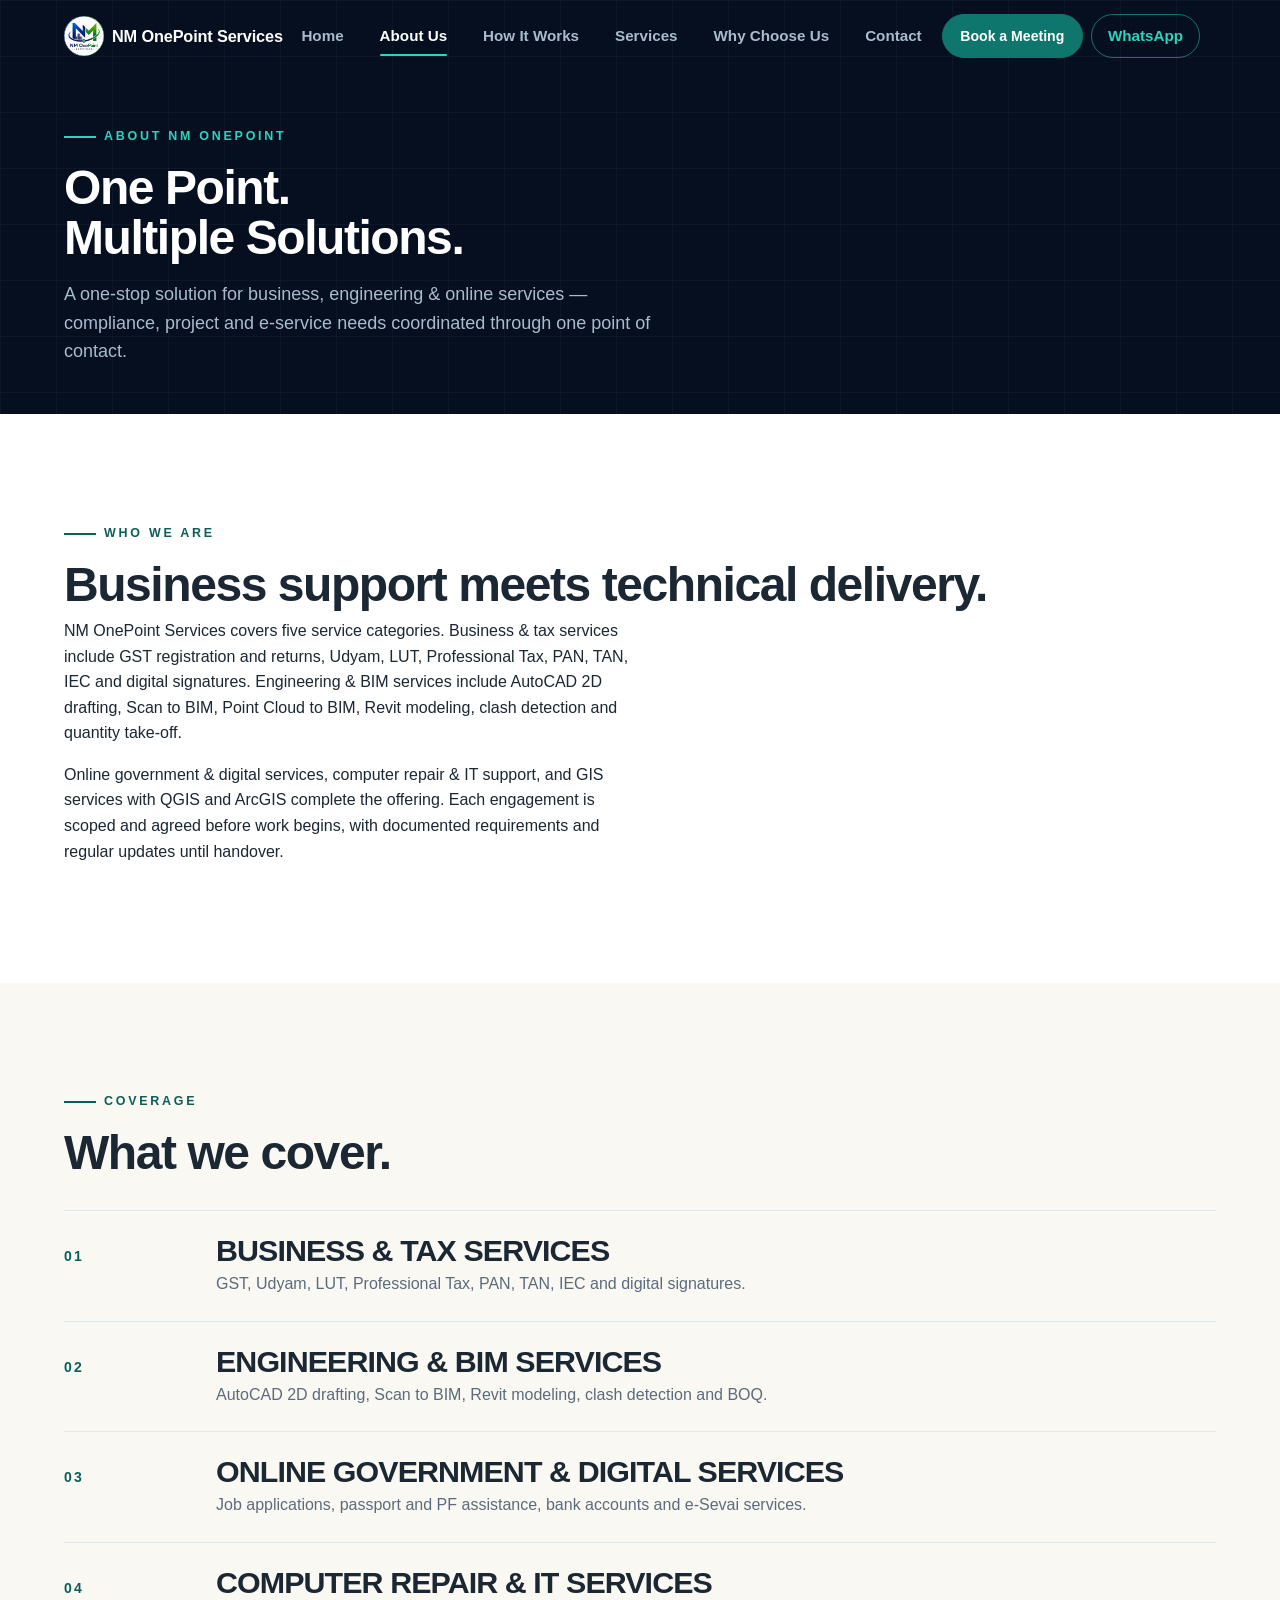
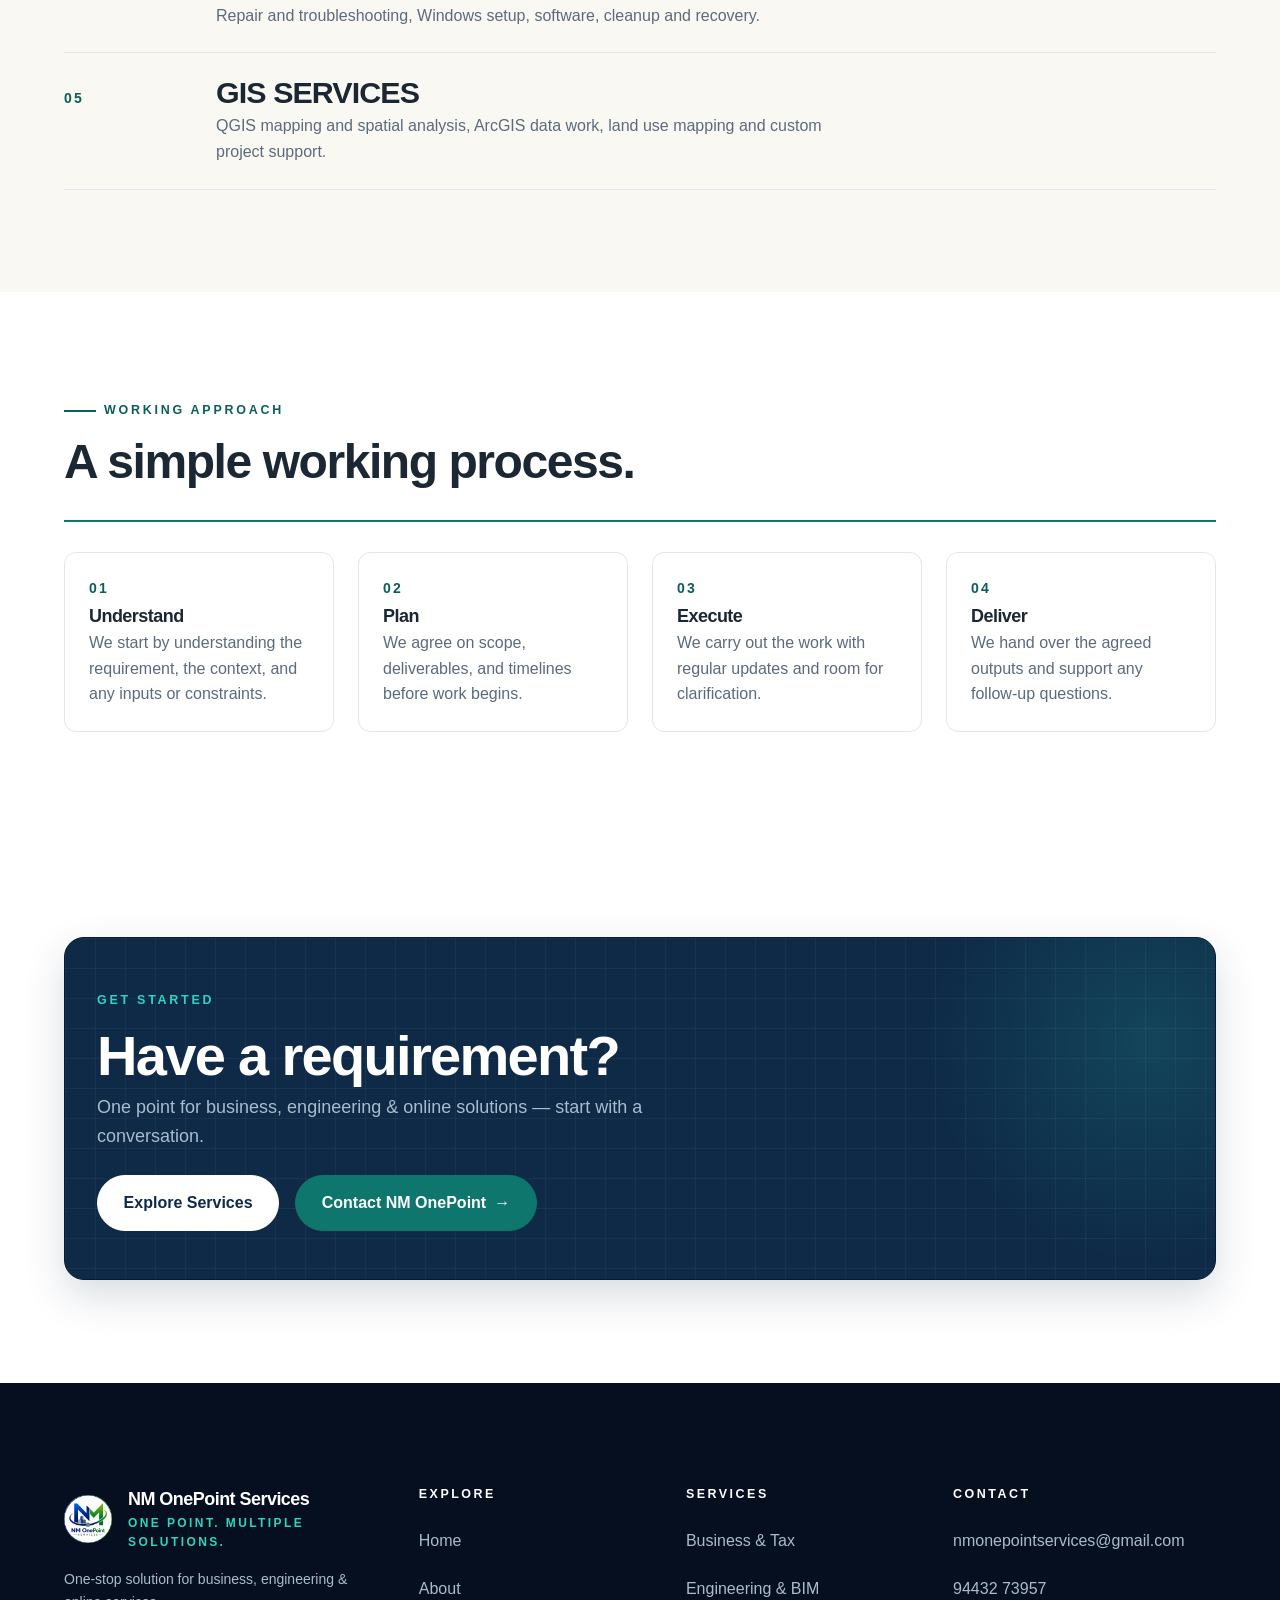
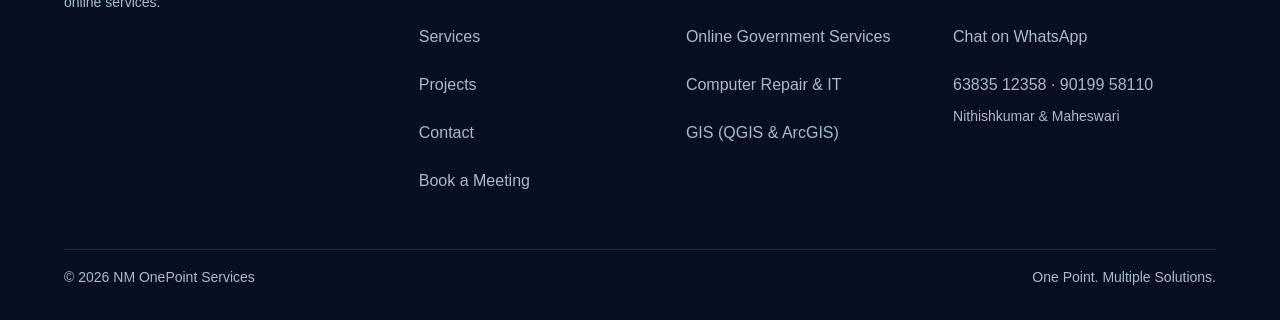
==== commit 07efeed3: "feat: refine services navigation" ====
--- a/about.html
+++ b/about.html
@@ -41,10 +41,13 @@
                     <nav class="site-nav" aria-label="Primary">
                         <ul>
                             <li><a href="index.html">Home</a></li>
-                            <li><a href="about.html" aria-current="page">About</a></li>
+                            <li><a href="about.html" aria-current="page">About Us</a></li>
+                            <li><a href="index.html#process-title">How It Works</a></li>
                             <li><a href="services.html">Services</a></li>
-                            <li><a href="projects.html">Projects</a></li>
+                            <li><a href="index.html#why-title">Why Choose Us</a></li>
                             <li><a href="contact.html">Contact</a></li>
+                            <li><a href="contact.html">Book a Meeting</a></li>
+                            <li><a href="https://wa.me/919443273957" rel="noopener">WhatsApp</a></li>
                         </ul>
                     </nav>
                 </div>
--- a/css/components.css
+++ b/css/components.css
@@ -126,6 +126,7 @@
     background: #ffffff;
     object-fit: cover;
     transition: transform var(--transition-base);
+    animation: brand-mark-in 750ms var(--ease-out) backwards;
 }
 
 .site-brand:hover .site-brand-logo {
@@ -135,6 +136,32 @@
 .site-brand-text {
     font-weight: var(--font-weight-bold);
     letter-spacing: -0.01em;
+    animation: brand-text-in 750ms var(--ease-out) backwards;
+}
+
+/* One-time brand entrance: mark settles while the wordmark glides in.
+   Transform/opacity only — no layout shift, runs once, then stable. */
+
+@keyframes brand-mark-in {
+    from {
+        opacity: 0;
+        transform: scale(0.92);
+    }
+    to {
+        opacity: 1;
+        transform: scale(1);
+    }
+}
+
+@keyframes brand-text-in {
+    from {
+        opacity: 0;
+        transform: translateX(10px);
+    }
+    to {
+        opacity: 1;
+        transform: none;
+    }
 }
 
 .site-nav ul {
@@ -1472,7 +1499,8 @@
     position: absolute;
     top: 100%;
     left: 0;
-    min-width: 264px;
+    min-width: 400px;
+    max-width: calc(100vw - 2rem);
     padding-top: 12px;
     background: transparent;
     visibility: hidden;
@@ -1548,16 +1576,41 @@
 }
 
 .drop-sub-toggle {
-    display: none;
-}
+    display: inline-flex;
+    align-items: center;
+    justify-content: center;
+    width: 44px;
+    height: 44px;
+    flex: none;
+    border: none;
+    border-radius: var(--radius-sm);
+    background: transparent;
+    color: var(--color-muted);
+    cursor: pointer;
+    transition: background var(--transition-fast), color var(--transition-fast),
+        transform 200ms ease;
+}
+
+.drop-sub-toggle:hover {
+    background: var(--color-surface);
+    color: var(--color-accent-ink);
+}
+
+.drop-sub-toggle[aria-expanded="true"] {
+    transform: rotate(90deg);
+    color: var(--color-accent-ink);
+}
+
+/* Compact second-level flyout: one category at a time, single column.
+   Mobile accordion overrides this further below. */
 
 .drop-sub {
     position: absolute;
-    top: -4px;
+    top: -6px;
     left: calc(100% + 10px);
     min-width: 270px;
-    max-width: 320px;
-    max-height: 70vh;
+    max-width: 300px;
+    max-height: 60vh;
     overflow-y: auto;
     list-style: none;
     margin: 0;
@@ -1574,14 +1627,39 @@
     z-index: var(--z-nav);
 }
 
-.drop-cat:hover > .drop-sub,
-.drop-cat:focus-within > .drop-sub {
+.drop-cat:hover .drop-sub,
+.drop-cat:focus-within .drop-sub,
+.drop-cat.open .drop-sub {
     visibility: visible;
     opacity: 1;
     transform: none;
     transition: opacity 180ms ease, transform 180ms ease;
     pointer-events: auto;
 }
+
+/* Viewport guard: flip the flyout left when near the right edge. */
+
+.flip-flyouts .drop-sub {
+    left: auto;
+    right: calc(100% + 10px);
+    transform: translateX(6px);
+}
+
+.flip-flyouts .drop-cat:hover .drop-sub,
+.flip-flyouts .drop-cat:focus-within .drop-sub,
+.flip-flyouts .drop-cat.open .drop-sub {
+    transform: none;
+}
+
+
+
+
+
+
+
+
+
+
 
 .drop-sub a {
     display: block;
@@ -1643,8 +1721,28 @@
     color: #ffffff !important;
 }
 
-.nav-book {
+.nav-book a {
+    display: inline-flex;
+    align-items: center;
+    min-height: 44px;
+    padding: 0.55rem 1.1rem;
+    border: 1px solid var(--color-accent);
+    border-radius: var(--radius-pill);
+    background: var(--color-accent);
+    color: #ffffff !important;
+    font-size: 0.88rem;
+    white-space: nowrap;
+    transition: background var(--transition-base), border-color var(--transition-base);
+}
+
+.nav-book a::after {
     display: none;
+}
+
+.nav-book a:hover {
+    background: var(--color-accent-ink);
+    border-color: var(--color-accent-ink);
+    color: #ffffff !important;
 }
 
 /* ---------- Service directory ---------- */
@@ -1846,7 +1944,9 @@
     .tech-drift,
     .tech-drift-slow,
     .ticker-track,
-    .mega-menu {
+    .mega-menu,
+    .site-brand-logo,
+    .site-brand-text {
         animation: none;
     }
 
--- a/css/responsive.css
+++ b/css/responsive.css
@@ -6,10 +6,6 @@
     .nav-toggle {
         display: inline-flex;
         align-items: center;
-    }
-
-    .header-cta {
-        display: none;
     }
 
     .site-nav ul[data-nav-menu][hidden] {
@@ -146,8 +142,8 @@
         display: none;
     }
 
-    .drop-cat:hover > .drop-cat-link,
-    .drop-cat:focus-within > .drop-cat-link {
+    .drop-cat:hover .drop-cat-link,
+    .drop-cat:focus-within .drop-cat-link {
         background: transparent;
         color: var(--color-mint) !important;
     }
@@ -194,12 +190,18 @@
         display: block;
     }
 
-    .drop-cat:hover > .drop-sub,
-    .drop-cat:focus-within > .drop-sub {
+    .drop-cat:hover .drop-sub,
+    .drop-cat:focus-within .drop-sub {
         visibility: visible;
         opacity: 1;
         transform: none;
         pointer-events: auto;
+    }
+
+    /* Drill-down detail view is desktop-only; mobile keeps the accordion. */
+
+    .drop-detail {
+        display: none;
     }
 
     .drop-sub a {
@@ -428,9 +430,9 @@
         margin-left: 0;
     }
 
-    .header-cta {
+    .nav-book a {
+        font-size: 0.82rem;
         padding: 0.5rem 0.9rem;
-        font-size: 0.82rem;
     }
 }
 
@@ -449,6 +451,26 @@
     }
 }
 
+/* ---------- Desktop nav baseline: one aligned row, no wrapping (861px and up) ---------- */
+
+@media (min-width: 861px) {
+    .site-nav > ul > li:not(.nav-book) {
+        display: flex;
+        align-items: center;
+    }
+
+    .site-nav > ul > li > a {
+        display: inline-flex;
+        align-items: center;
+        min-height: 44px;
+        white-space: nowrap;
+    }
+
+    .nav-item-has-mega .mega-toggle {
+        display: none;
+    }
+}
+
 /* ---------- Large screens ---------- */
 
 @media (min-width: 1440px) {
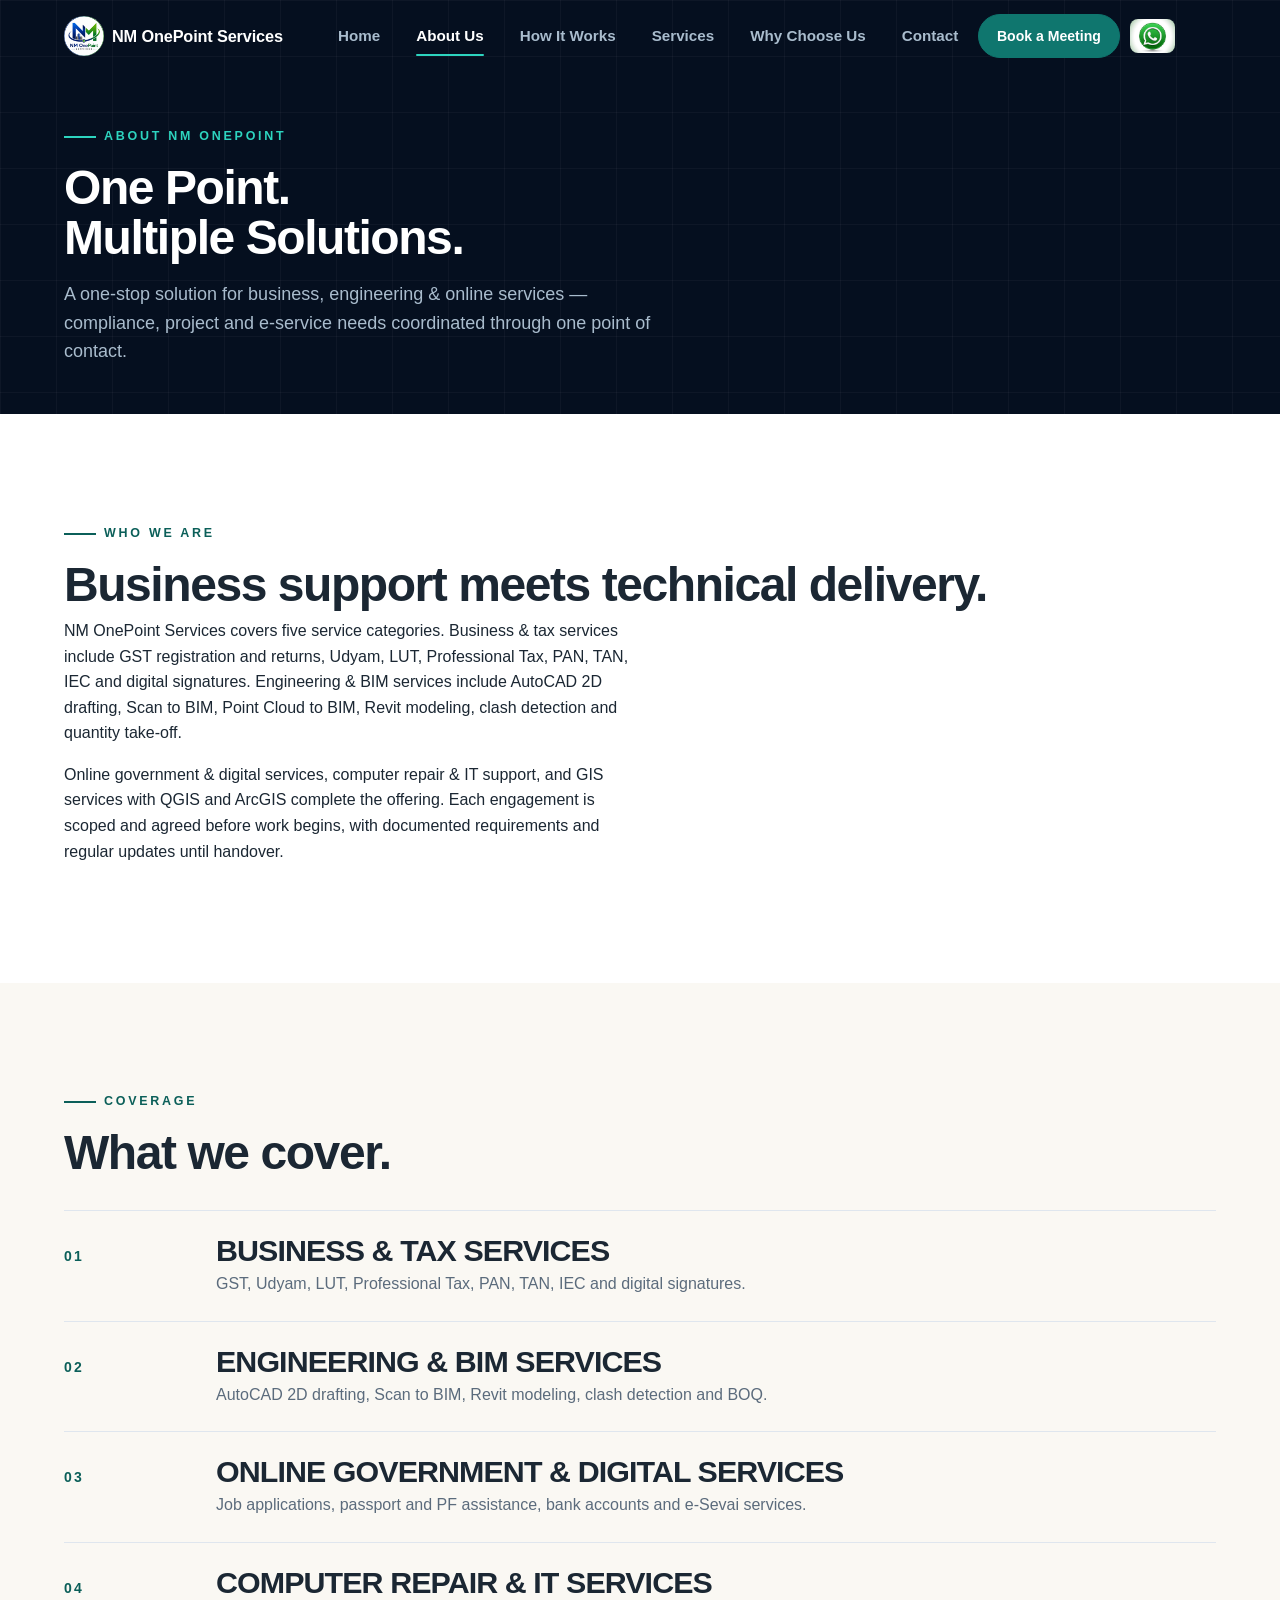
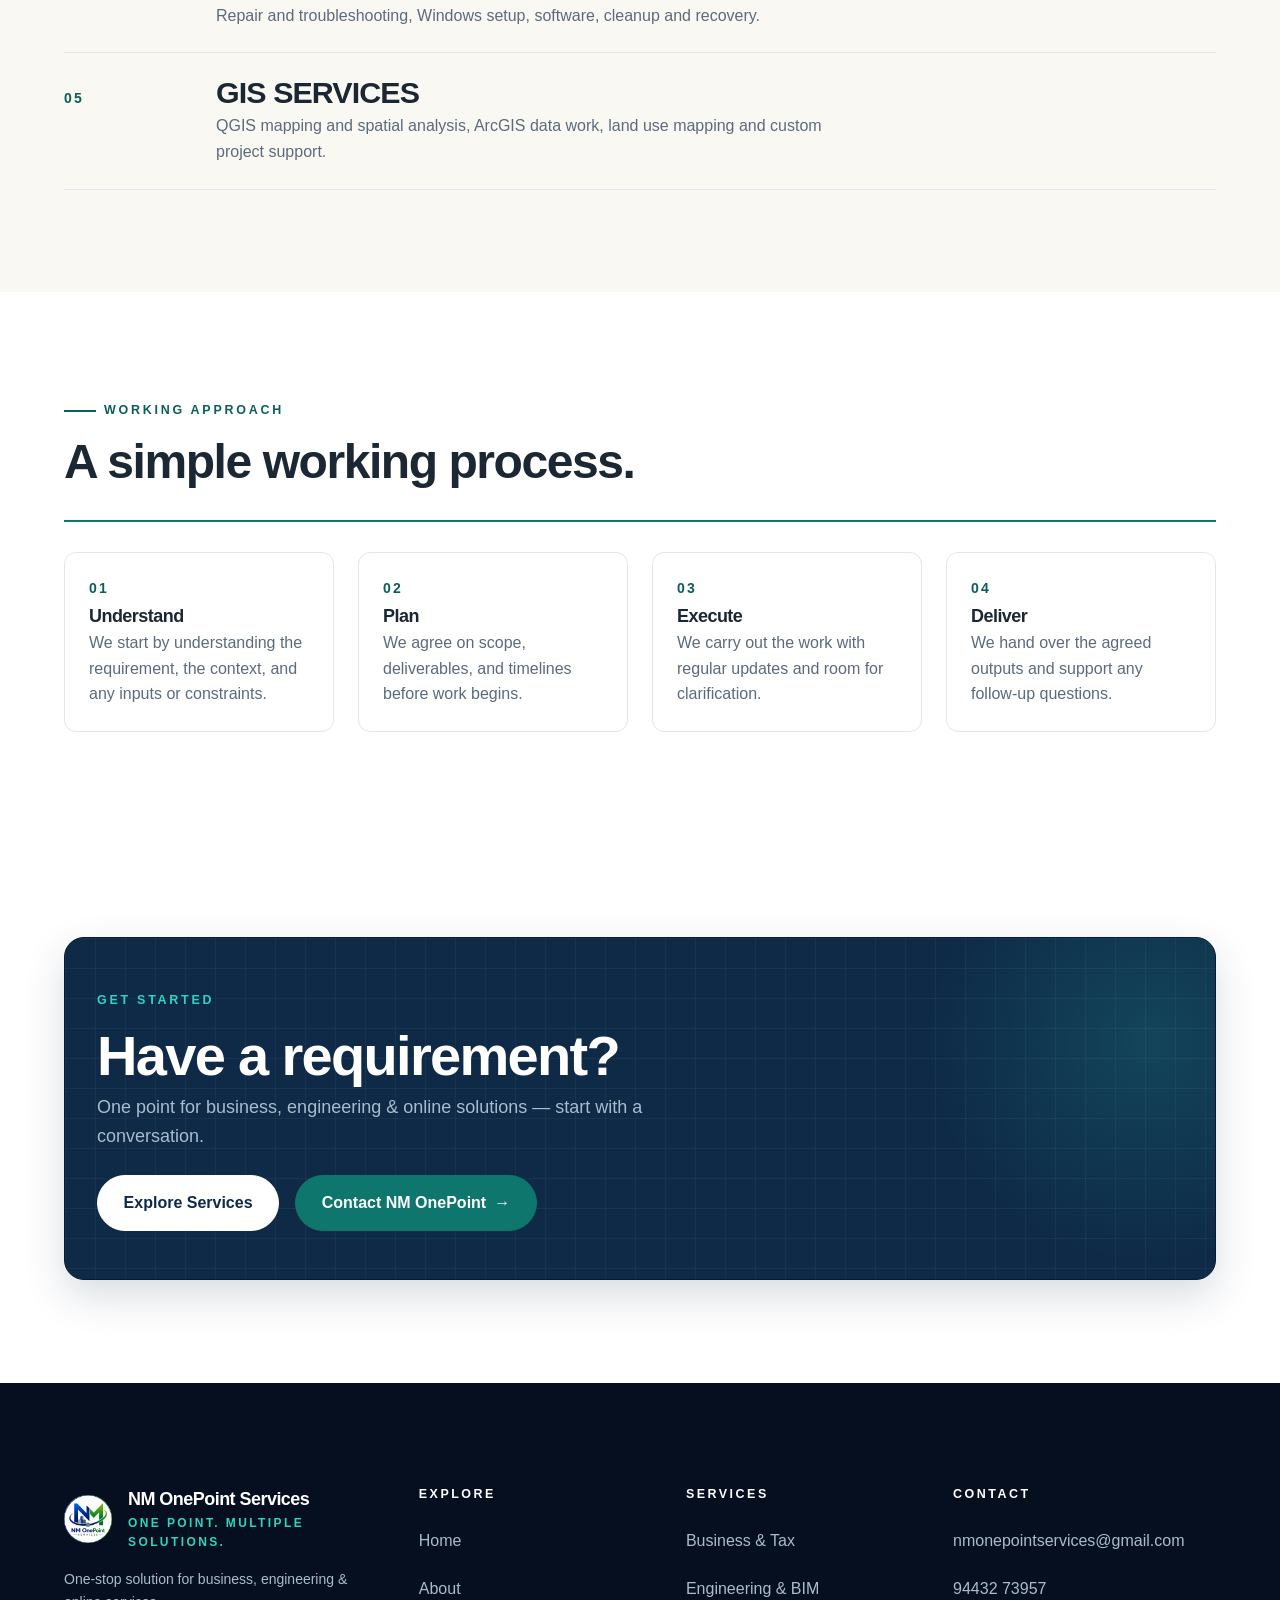
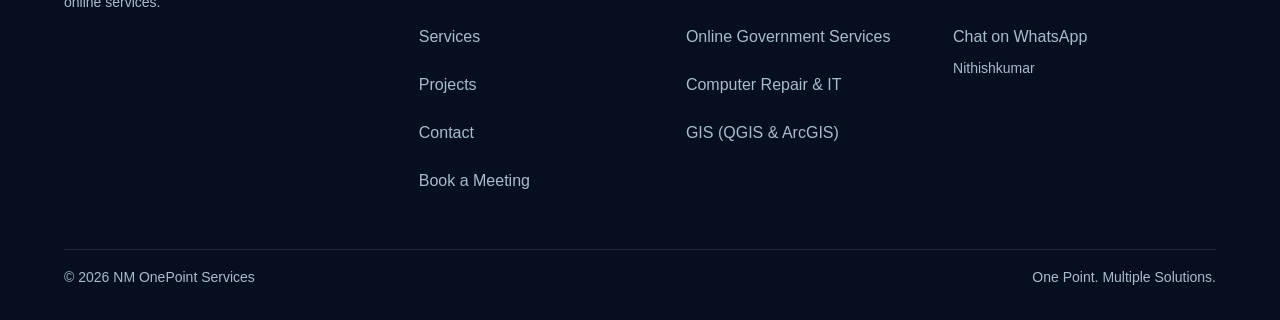
==== commit 882216f7: "feat: sync complete NM OnePoint website" ====
--- a/about.html
+++ b/about.html
@@ -19,7 +19,7 @@
     <meta name="twitter:image" content="assets/images/og-image.svg">
     <meta name="theme-color" content="#050f1f">
 
-    <link rel="icon" type="image/svg+xml" href="assets/icons/favicon.svg">
+    <link rel="icon" type="image/jpeg" href="assets/logos/logo.jpg">
     <link rel="apple-touch-icon" href="assets/logos/logo.jpg">
     <link rel="manifest" href="site.webmanifest">
 
--- a/css/components.css
+++ b/css/components.css
@@ -1462,7 +1462,7 @@
     display: none;
 }
 
-/* ---------- Services dropdown (compact) + flyout submenus ---------- */
+/* ---------- Services dropdown (compact single panel) ---------- */
 
 .nav-item-has-mega {
     position: relative;
@@ -1529,14 +1529,6 @@
     padding: var(--space-sm);
 }
 
-.drop-cat {
-    position: relative;
-}
-
-.drop-cat-row {
-    display: contents;
-}
-
 .drop-cat-link {
     display: flex;
     align-items: center;
@@ -1557,168 +1549,35 @@
     display: none;
 }
 
-.drop-cat-link svg {
-    color: var(--color-muted);
+.nav-whatsapp a {
+    display: inline-flex;
+    align-items: center;
+    justify-content: center;
+    position: relative;
+    min-width: 44px;
+    min-height: 44px;
     flex: none;
-    transition: transform var(--transition-fast), color var(--transition-fast);
-}
-
-.drop-cat:hover .drop-cat-link,
-.drop-cat:focus-within .drop-cat-link {
-    background: var(--color-surface);
-    color: var(--color-accent-ink) !important;
-}
-
-.drop-cat:hover .drop-cat-link svg,
-.drop-cat:focus-within .drop-cat-link svg {
-    color: var(--color-accent-ink);
-    transform: translateX(3px);
-}
-
-.drop-sub-toggle {
-    display: inline-flex;
-    align-items: center;
-    justify-content: center;
-    width: 44px;
-    height: 44px;
-    flex: none;
+    padding: 2px;
+    background: transparent;
     border: none;
-    border-radius: var(--radius-sm);
-    background: transparent;
-    color: var(--color-muted);
-    cursor: pointer;
-    transition: background var(--transition-fast), color var(--transition-fast),
-        transform 200ms ease;
-}
-
-.drop-sub-toggle:hover {
-    background: var(--color-surface);
-    color: var(--color-accent-ink);
-}
-
-.drop-sub-toggle[aria-expanded="true"] {
-    transform: rotate(90deg);
-    color: var(--color-accent-ink);
-}
-
-/* Compact second-level flyout: one category at a time, single column.
-   Mobile accordion overrides this further below. */
-
-.drop-sub {
-    position: absolute;
-    top: -6px;
-    left: calc(100% + 10px);
-    min-width: 270px;
-    max-width: 300px;
-    max-height: 60vh;
-    overflow-y: auto;
-    list-style: none;
-    margin: 0;
-    padding: var(--space-sm);
-    background: var(--color-background);
-    border: 1px solid var(--color-border);
-    border-radius: var(--radius-md);
-    box-shadow: var(--shadow-lg);
-    visibility: hidden;
-    opacity: 0;
-    transform: translateX(-6px);
-    transition: opacity 180ms ease, transform 180ms ease, visibility 0s linear 180ms;
-    pointer-events: none;
-    z-index: var(--z-nav);
-}
-
-.drop-cat:hover .drop-sub,
-.drop-cat:focus-within .drop-sub,
-.drop-cat.open .drop-sub {
-    visibility: visible;
-    opacity: 1;
-    transform: none;
-    transition: opacity 180ms ease, transform 180ms ease;
-    pointer-events: auto;
-}
-
-/* Viewport guard: flip the flyout left when near the right edge. */
-
-.flip-flyouts .drop-sub {
-    left: auto;
-    right: calc(100% + 10px);
-    transform: translateX(6px);
-}
-
-.flip-flyouts .drop-cat:hover .drop-sub,
-.flip-flyouts .drop-cat:focus-within .drop-sub,
-.flip-flyouts .drop-cat.open .drop-sub {
-    transform: none;
-}
-
-
-
-
-
-
-
-
-
-
-
-.drop-sub a {
-    display: block;
-    min-height: 44px;
-    padding: 0.55rem var(--space-md);
-    border-radius: var(--radius-sm);
-    font-size: 0.88rem;
-    color: var(--color-text) !important;
-    text-decoration: none;
-    transition: background var(--transition-fast), color var(--transition-fast);
-}
-
-.drop-sub a::after {
-    display: none;
-}
-
-.drop-sub a:hover {
-    background: var(--color-surface);
-    color: var(--color-accent-ink) !important;
-}
-
-.drop-all {
-    display: flex;
-    align-items: center;
-    justify-content: space-between;
-    gap: var(--space-md);
-    margin-top: var(--space-xs);
-    padding: 0.7rem var(--space-md);
-    border-top: 1px solid var(--color-border);
-    border-radius: 0 0 var(--radius-sm) var(--radius-sm);
-    color: var(--color-accent-ink) !important;
-    font-weight: var(--font-weight-bold);
-    font-size: 0.9rem;
-    text-decoration: none;
-    white-space: nowrap;
-}
-
-.drop-all::after {
-    display: none;
-}
-
-.drop-all:hover {
-    background: var(--color-surface);
-}
-
-.nav-whatsapp a {
-    border: 1px solid rgba(45, 212, 191, 0.5);
-    border-radius: var(--radius-pill);
-    color: var(--color-mint) !important;
     margin-left: var(--space-xs);
+    transition: transform 250ms ease;
+}
+
+.nav-whatsapp a:hover {
+    transform: scale(1.05);
 }
 
 .nav-whatsapp a::after {
     display: none;
 }
 
-.nav-whatsapp a:hover {
-    background: rgba(45, 212, 191, 0.12);
-    color: #ffffff !important;
+.wa-img {
+    width: auto;
+    height: 34px;
+    border-radius: 8px;
+    object-fit: contain;
+    display: block;
 }
 
 .nav-book a {
@@ -1925,6 +1784,191 @@
     min-width: 0;
 }
 
+/* ---------- Homepage 22: featured, steps, scale band ---------- */
+
+.hero-domains {
+    font-size: var(--font-size-sm);
+    font-weight: var(--font-weight-bold);
+    letter-spacing: 0.18em;
+    text-transform: uppercase;
+    color: var(--color-mint);
+    margin-bottom: var(--space-md);
+}
+
+.feat-grid {
+    display: grid;
+    grid-template-columns: 1fr;
+    gap: var(--space-lg);
+    margin-top: var(--space-xl);
+}
+
+.feat-card {
+    display: flex;
+    flex-direction: column;
+    border: 1px solid var(--color-border);
+    border-radius: var(--radius-lg);
+    background: var(--color-background);
+    padding: var(--space-xl);
+    transition: transform var(--transition-base), border-color var(--transition-base),
+        box-shadow var(--transition-base);
+}
+
+.feat-card:hover {
+    transform: translateY(-4px);
+    border-color: var(--color-accent);
+    box-shadow: var(--shadow-md);
+}
+
+.feat-card h3 {
+    font-size: 1.2rem;
+    font-weight: var(--font-weight-black);
+    margin-bottom: var(--space-xs);
+}
+
+.feat-card p {
+    color: var(--color-muted);
+    font-size: 0.95rem;
+}
+
+.feat-cat {
+    font-size: 0.75rem !important;
+    font-weight: var(--font-weight-bold);
+    letter-spacing: 0.16em;
+    text-transform: uppercase;
+    color: var(--color-accent-ink) !important;
+    margin-bottom: var(--space-xs);
+}
+
+.feat-card .bento-link {
+    margin-top: auto;
+    padding-top: var(--space-md);
+}
+
+.steps-three {
+    display: grid;
+    grid-template-columns: 1fr;
+    gap: var(--space-lg);
+    margin-top: var(--space-xl);
+}
+
+.scale-band {
+    background: var(--color-navy);
+    border-top: 1px solid var(--color-navy-deep);
+    border-bottom: 1px solid var(--color-navy-deep);
+    padding-top: var(--space-xxl);
+    padding-bottom: var(--space-xxl);
+}
+
+.scale-band .stats-grid {
+    max-width: 720px;
+    margin-left: auto;
+    margin-right: auto;
+    text-align: center;
+}
+
+.scale-band .stat-value {
+    color: #ffffff;
+}
+
+.scale-band .stat-label {
+    color: var(--color-dark-muted);
+}
+
+
+/* TEMP-DEV 23C: WhatsApp icon animation variants. Preview with ?wastyle=1..20
+   (dev-only switcher in js/navigation.js). Production default is
+   .whatsapp-style-20. Variants are isolated here for easy removal. */
+
+.nav-whatsapp a[class*="whatsapp-style-"] {
+    transition: transform 200ms ease, box-shadow 200ms ease, background var(--transition-base);
+}
+
+/* 01 Gentle Pulse */
+.whatsapp-style-01 .wa-img { animation: wa-pulse 2.4s ease-in-out infinite; }
+@keyframes wa-pulse { 0%, 100% { transform: scale(1); } 50% { transform: scale(1.06); } }
+
+/* 02 Soft Floating */
+.whatsapp-style-02 .wa-img { animation: wa-float 3s ease-in-out infinite; }
+@keyframes wa-float { 0%, 100% { transform: translateY(0); } 50% { transform: translateY(-3px); } }
+
+/* 03 Small Bounce */
+.whatsapp-style-03 .wa-img { animation: wa-bounce 2s ease-out infinite; }
+@keyframes wa-bounce { 0%, 100% { transform: translateY(0); } 30% { transform: translateY(-4px); } 55% { transform: translateY(0); } }
+
+/* 04 Hover Scale */
+.whatsapp-style-04:hover .wa-img { transform: scale(1.1); }
+.whatsapp-style-04 .wa-img { transition: transform 200ms ease; }
+
+/* 05 Hover Glow */
+.whatsapp-style-05:hover { box-shadow: 0 0 14px rgba(37, 211, 102, 0.45); }
+
+/* 06 Pulse + Glow */
+.whatsapp-style-06 .wa-img { animation: wa-pulse 2.4s ease-in-out infinite; }
+.whatsapp-style-06 { animation: wa-glow 2.4s ease-in-out infinite; }
+@keyframes wa-glow { 0%, 100% { box-shadow: 0 0 0 rgba(37, 211, 102, 0); } 50% { box-shadow: 0 0 12px rgba(37, 211, 102, 0.4); } }
+
+/* 07 Float + Hover Scale */
+.whatsapp-style-07 .wa-img { animation: wa-float 3s ease-in-out infinite; transition: transform 200ms ease; }
+.whatsapp-style-07:hover .wa-img { animation-play-state: paused; transform: scale(1.12); }
+
+/* 08 Breathing Effect */
+.whatsapp-style-08 .wa-img { animation: wa-breathe 3.5s ease-in-out infinite; }
+@keyframes wa-breathe { 0%, 100% { opacity: 0.85; transform: scale(1); } 50% { opacity: 1; transform: scale(1.03); } }
+
+/* 09 Subtle Shake */
+.whatsapp-style-09 .wa-img { animation: wa-shake 3s ease-in-out infinite; }
+@keyframes wa-shake { 0%, 88%, 100% { transform: rotate(0); } 90% { transform: rotate(-4deg); } 94% { transform: rotate(4deg); } 97% { transform: rotate(0); } }
+
+/* 10 Micro Bounce */
+.whatsapp-style-10 .wa-img { animation: wa-micro 1.6s ease-in-out infinite; }
+@keyframes wa-micro { 0%, 100% { transform: translateY(0); } 50% { transform: translateY(-2px); } }
+
+/* 11 Soft Ring Pulse */
+.whatsapp-style-11::after { content: ""; position: absolute; inset: 0; border-radius: 50%; border: 2px solid rgba(37, 211, 102, 0.55); animation: wa-ring 2.2s ease-out infinite; pointer-events: none; }
+@keyframes wa-ring { 0% { transform: scale(1); opacity: 0.7; } 100% { transform: scale(1.35); opacity: 0; } }
+
+/* 12 Ripple Ring */
+.whatsapp-style-12::after, .whatsapp-style-12::before { content: ""; position: absolute; inset: 0; border-radius: 50%; border: 2px solid rgba(37, 211, 102, 0.5); animation: wa-ring 2.4s ease-out infinite; pointer-events: none; }
+.whatsapp-style-12::before { animation-delay: 1.2s; }
+
+/* 13 Hover Lift */
+.whatsapp-style-13 { transition: transform 200ms ease, box-shadow 200ms ease; }
+.whatsapp-style-13:hover { transform: translateY(-3px); box-shadow: 0 6px 14px rgba(0, 0, 0, 0.3); }
+
+/* 14 Hover Tilt */
+.whatsapp-style-14 .wa-img { transition: transform 200ms ease; }
+.whatsapp-style-14:hover .wa-img { transform: rotate(-6deg) scale(1.05); }
+
+/* 15 Hover Zoom + Glow */
+.whatsapp-style-15 .wa-img { transition: transform 200ms ease; }
+.whatsapp-style-15:hover .wa-img { transform: scale(1.12); }
+.whatsapp-style-15:hover { box-shadow: 0 0 14px rgba(37, 211, 102, 0.45); }
+
+/* 16 Slow Float + Glow */
+.whatsapp-style-16 .wa-img { animation: wa-float-slow 4s ease-in-out infinite; }
+.whatsapp-style-16 { animation: wa-glow-faint 4s ease-in-out infinite; }
+@keyframes wa-float-slow { 0%, 100% { transform: translateY(0); } 50% { transform: translateY(-2px); } }
+@keyframes wa-glow-faint { 0%, 100% { box-shadow: 0 0 0 rgba(37, 211, 102, 0); } 50% { box-shadow: 0 0 8px rgba(37, 211, 102, 0.3); } }
+
+/* 17 Attention Pulse */
+.whatsapp-style-17 .wa-img { animation: wa-attention 4s ease-in-out infinite; }
+@keyframes wa-attention { 0%, 90%, 100% { transform: scale(1); } 94% { transform: scale(1.08); } }
+
+/* 18 Soft Wobble */
+.whatsapp-style-18 .wa-img { animation: wa-wobble 3s ease-in-out infinite; }
+@keyframes wa-wobble { 0%, 100% { transform: rotate(0); } 25% { transform: rotate(3deg); } 75% { transform: rotate(-3deg); } }
+
+/* 19 Scale + Shadow Pulse */
+.whatsapp-style-19 .wa-img { animation: wa-pulse 2.8s ease-in-out infinite; }
+.whatsapp-style-19 { animation: wa-shadow-pulse 2.8s ease-in-out infinite; }
+@keyframes wa-shadow-pulse { 0%, 100% { box-shadow: 0 2px 6px rgba(0, 0, 0, 0.25); } 50% { box-shadow: 0 4px 14px rgba(0, 0, 0, 0.35); } }
+
+/* 20 Premium Minimal Motion (production default): calm idle, gentle hover. */
+.whatsapp-style-20 .wa-img { transition: transform 200ms ease; }
+.whatsapp-style-20:hover .wa-img { transform: scale(1.06); }
+.whatsapp-style-20:hover { box-shadow: 0 0 10px rgba(37, 211, 102, 0.35); }
+
+
 /* ---------- Reduced motion: content fully visible, effects off ---------- */
 
 @media (prefers-reduced-motion: reduce) {
@@ -1946,8 +1990,19 @@
     .ticker-track,
     .mega-menu,
     .site-brand-logo,
-    .site-brand-text {
+    .site-brand-text,
+    .nav-whatsapp a,
+    .nav-whatsapp a .wa-img,
+    .nav-whatsapp a::before,
+    .nav-whatsapp a::after {
         animation: none;
+    }
+
+    .nav-whatsapp a,
+    .nav-whatsapp a:hover {
+        transition: none;
+        transform: none;
+        box-shadow: none;
     }
 
     .mega-menu {
@@ -1960,3 +2015,19 @@
         transform: none;
     }
 }
+
+
+/* ---------- Homepage 22: linked bento cards ---------- */
+
+a.bento-card {
+    color: var(--color-text);
+    text-decoration: none;
+}
+
+a.bento-card h3 {
+    color: var(--color-text);
+}
+
+a.bento-card:hover h3 {
+    color: var(--color-primary);
+}
--- a/css/responsive.css
+++ b/css/responsive.css
@@ -61,11 +61,13 @@
     }
 
     .nav-whatsapp a {
+        display: flex;
+        align-items: center;
+        justify-content: center;
+        min-height: 48px;
         border: 1px solid rgba(45, 212, 191, 0.5);
         border-radius: var(--radius-md);
-        text-align: center;
         margin-top: var(--space-md);
-        font-size: 1.1rem;
     }
 
     /* Services dropdown becomes a stacked accordion inside the mobile panel */
@@ -120,16 +122,6 @@
         padding: 0;
     }
 
-    .drop-cat {
-        position: static;
-        border-bottom: 1px solid var(--color-line-dark);
-    }
-
-    .drop-cat-row {
-        display: flex;
-        align-items: center;
-    }
-
     .drop-cat-link {
         flex: 1;
         padding: var(--space-md) var(--space-xs);
@@ -138,106 +130,6 @@
         white-space: normal;
     }
 
-    .drop-cat-link svg {
-        display: none;
-    }
-
-    .drop-cat:hover .drop-cat-link,
-    .drop-cat:focus-within .drop-cat-link {
-        background: transparent;
-        color: var(--color-mint) !important;
-    }
-
-    .drop-sub-toggle {
-        display: inline-flex;
-        align-items: center;
-        justify-content: center;
-        width: 44px;
-        height: 44px;
-        flex: none;
-        border: 1px solid var(--color-line-dark);
-        border-radius: var(--radius-sm);
-        background: transparent;
-        color: var(--color-mint);
-        cursor: pointer;
-        transition: transform 200ms ease;
-    }
-
-    .drop-sub-toggle[aria-expanded="true"] {
-        transform: rotate(180deg);
-    }
-
-    .drop-sub {
-        position: static;
-        min-width: 0;
-        max-width: none;
-        max-height: none;
-        overflow: visible;
-        visibility: visible;
-        opacity: 1;
-        transform: none;
-        pointer-events: auto;
-        background: transparent;
-        border: none;
-        border-radius: 0;
-        box-shadow: none;
-        transition: none;
-        display: none;
-        padding: 0 0 var(--space-md) var(--space-md);
-    }
-
-    .drop-cat.open .drop-sub {
-        display: block;
-    }
-
-    .drop-cat:hover .drop-sub,
-    .drop-cat:focus-within .drop-sub {
-        visibility: visible;
-        opacity: 1;
-        transform: none;
-        pointer-events: auto;
-    }
-
-    /* Drill-down detail view is desktop-only; mobile keeps the accordion. */
-
-    .drop-detail {
-        display: none;
-    }
-
-    .drop-sub a {
-        padding: 0.7rem 0;
-        font-size: 0.95rem;
-        min-height: 44px;
-        display: flex;
-        align-items: center;
-        color: var(--color-dark-muted) !important;
-    }
-
-    .drop-sub a:hover {
-        background: transparent;
-        color: #ffffff !important;
-    }
-
-    .drop-all {
-        border-top: none;
-        padding: var(--space-md) 0;
-        color: var(--color-mint) !important;
-    }
-
-    .drop-all:hover {
-        background: transparent;
-    }
-
-    @keyframes menu-in {
-        from {
-            opacity: 0;
-            transform: translateY(-12px);
-        }
-        to {
-            opacity: 1;
-            transform: none;
-        }
-    }
 }
 
 /* ---------- Small phones ---------- */
@@ -502,3 +394,22 @@
         transform: none;
     }
 }
+
+
+/* ---------- Homepage 22 grids ---------- */
+
+@media (min-width: 768px) {
+    .feat-grid {
+        grid-template-columns: repeat(2, 1fr);
+    }
+}
+
+@media (min-width: 1024px) {
+    .feat-grid {
+        grid-template-columns: repeat(3, 1fr);
+    }
+
+    .steps-three {
+        grid-template-columns: repeat(3, 1fr);
+    }
+}
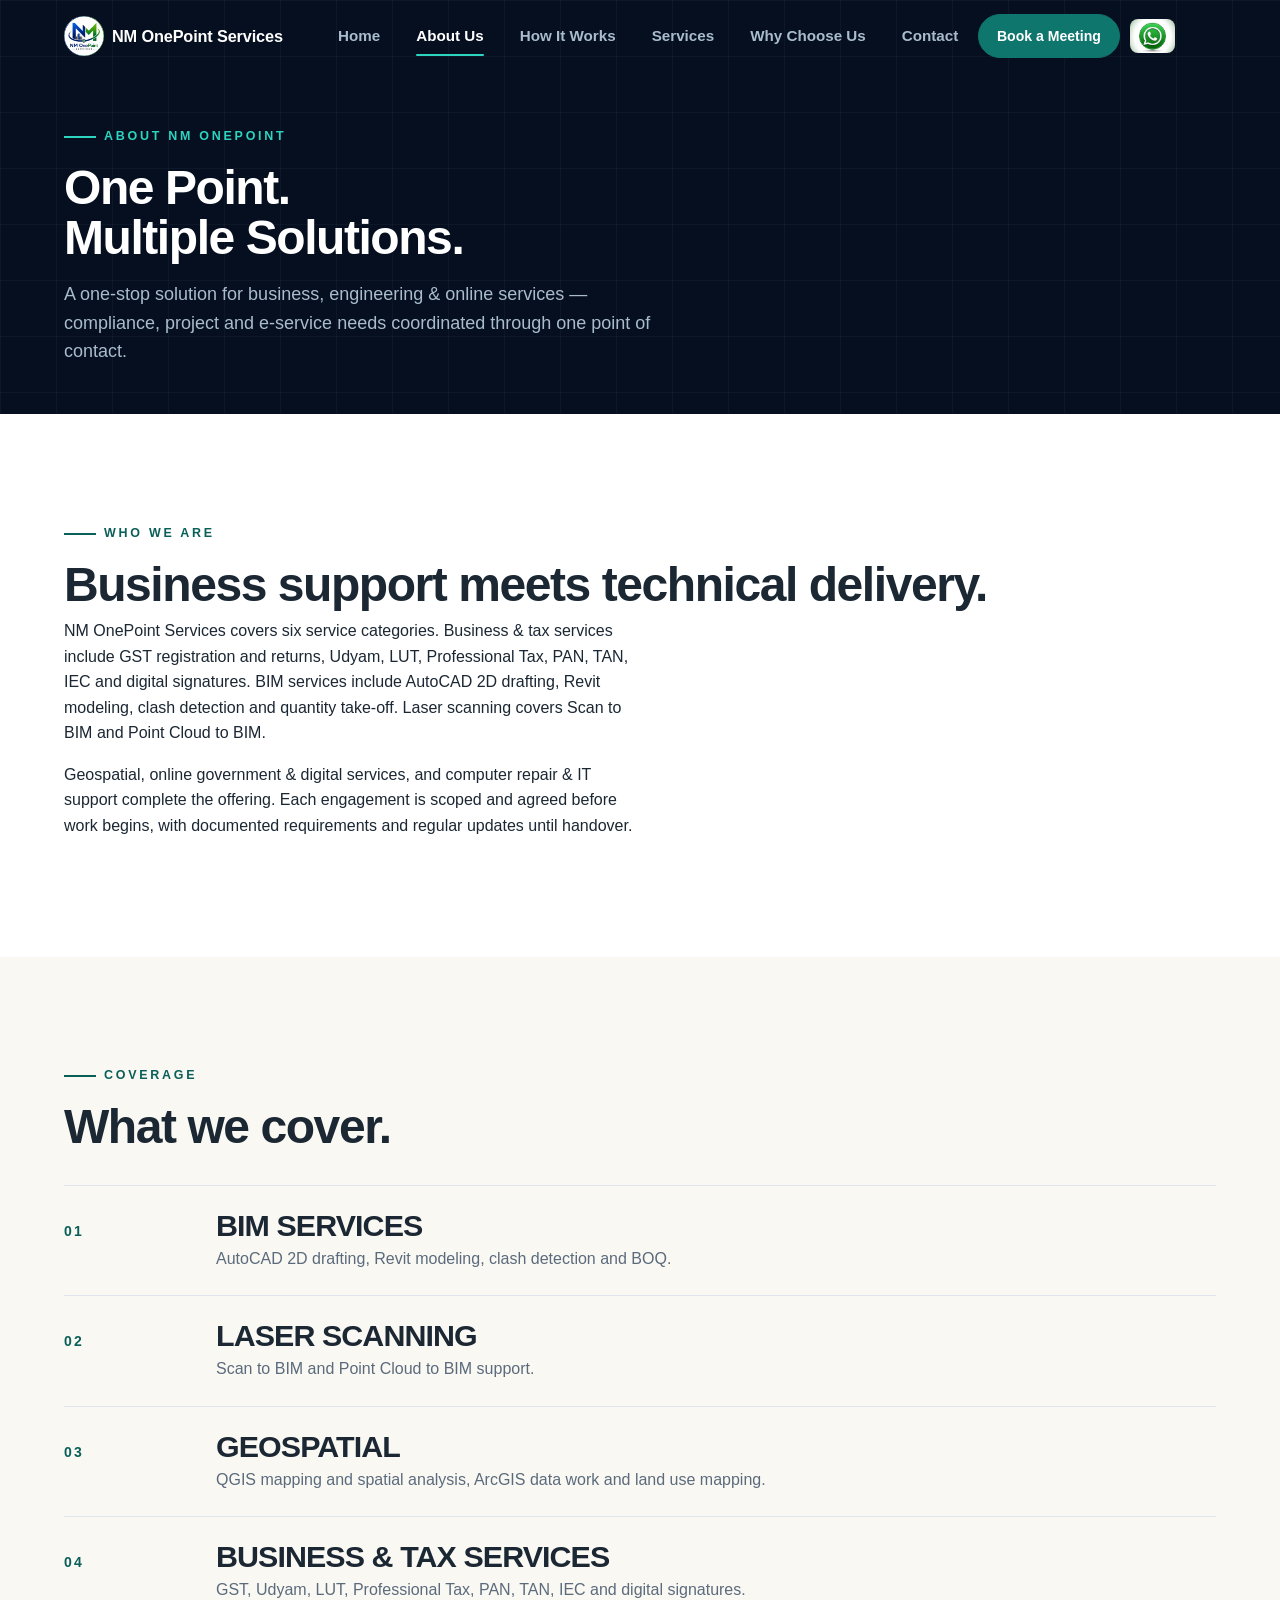
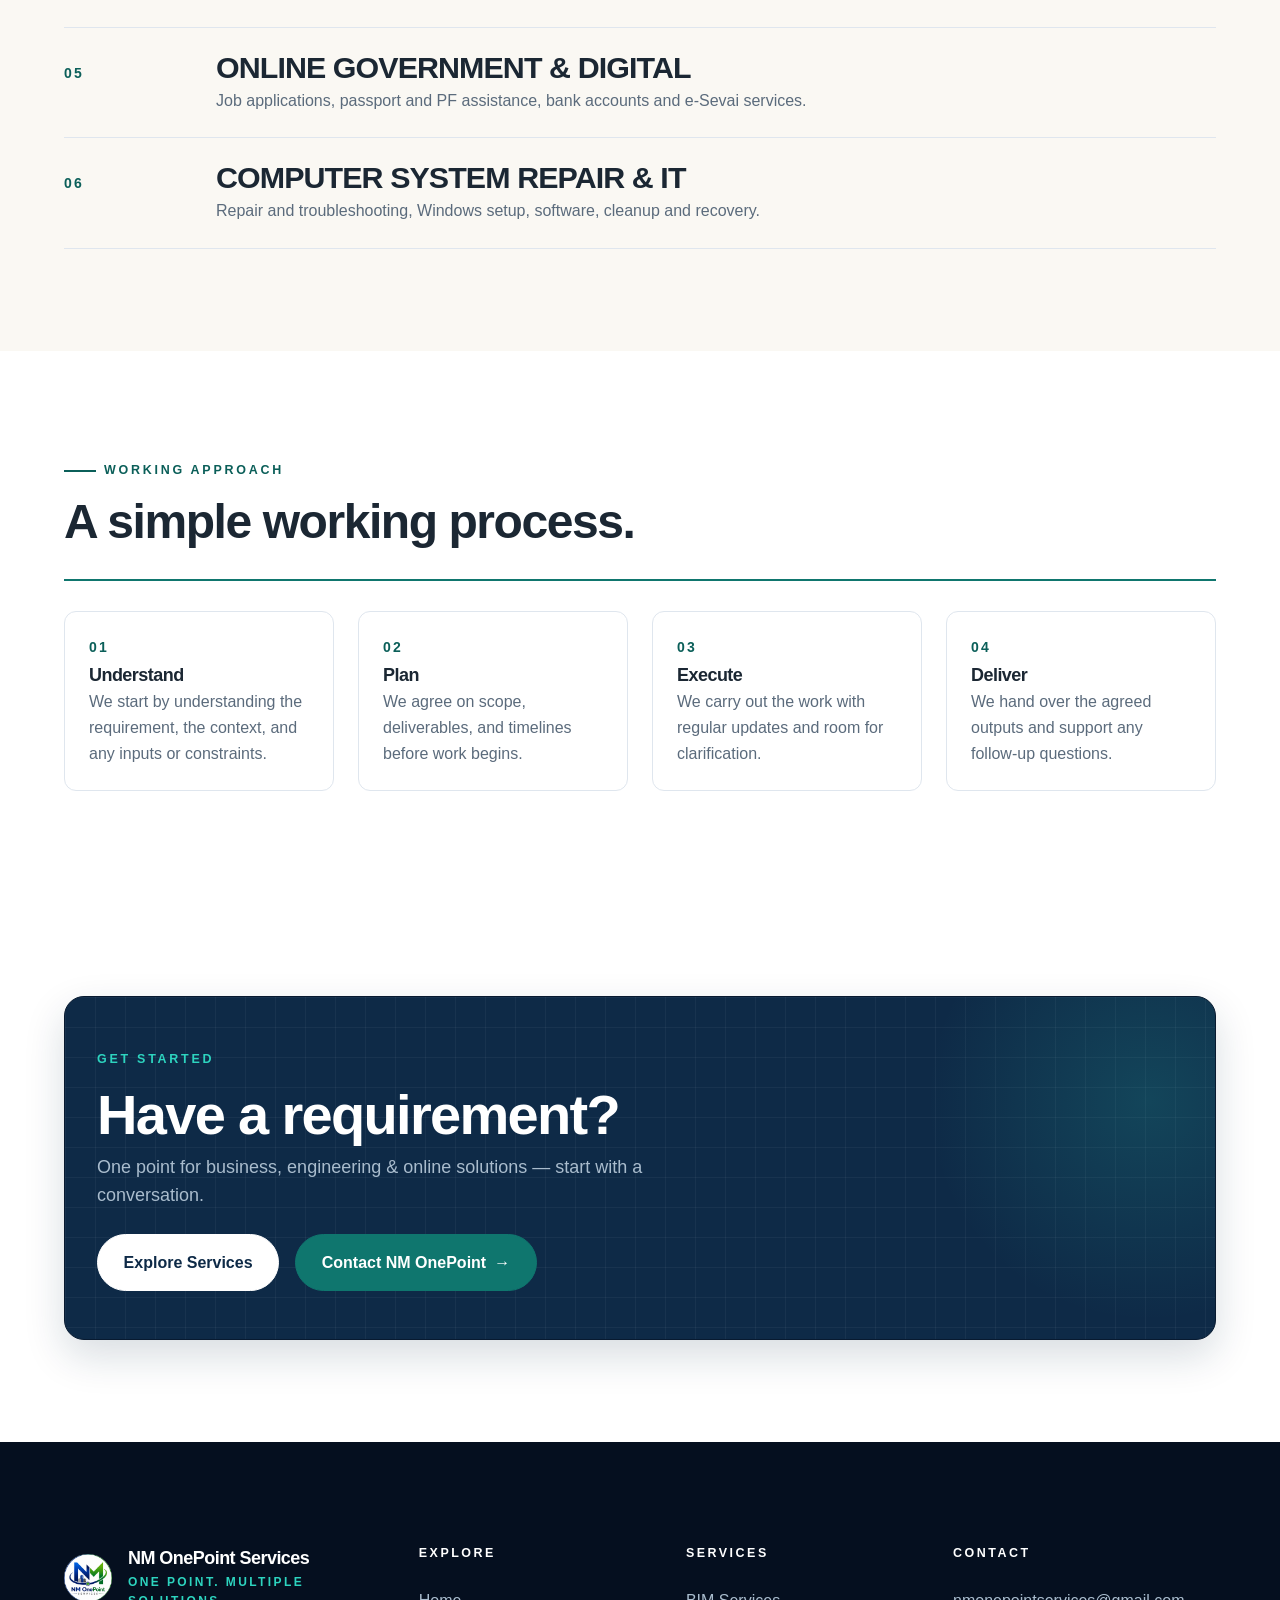
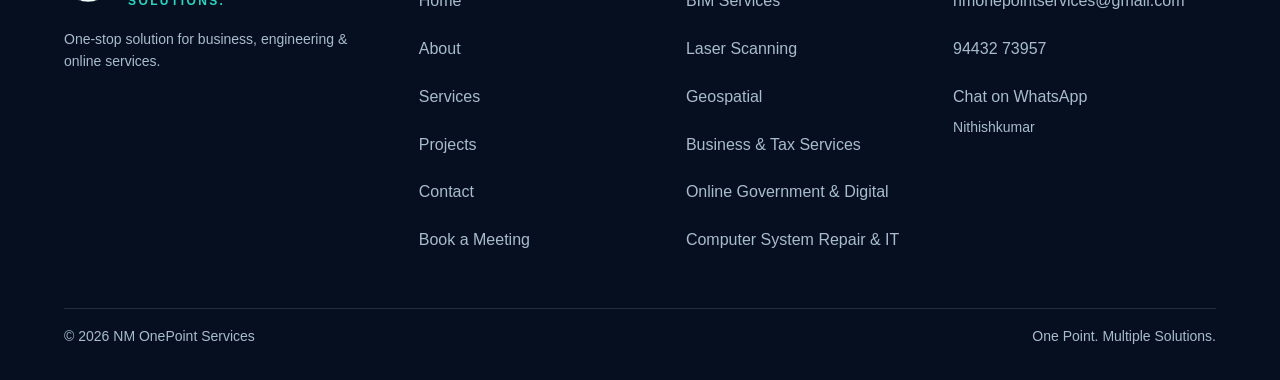
==== commit adbb5f30: "feat: redesign NM OnePoint homepage" ====
--- a/about.html
+++ b/about.html
@@ -68,8 +68,8 @@
             <div class="container">
                 <p class="eyebrow" data-reveal="fade">Who we are</p>
                 <h2 class="section-title" id="about-title" data-reveal="up">Business support meets technical delivery.</h2>
-                <p data-reveal="up">NM OnePoint Services covers five service categories. Business &amp; tax services include GST registration and returns, Udyam, LUT, Professional Tax, PAN, TAN, IEC and digital signatures. Engineering &amp; BIM services include AutoCAD 2D drafting, Scan to BIM, Point Cloud to BIM, Revit modeling, clash detection and quantity take-off.</p>
-                <p data-reveal="up">Online government &amp; digital services, computer repair &amp; IT support, and GIS services with QGIS and ArcGIS complete the offering. Each engagement is scoped and agreed before work begins, with documented requirements and regular updates until handover.</p>
+                <p data-reveal="up">NM OnePoint Services covers six service categories. Business &amp; tax services include GST registration and returns, Udyam, LUT, Professional Tax, PAN, TAN, IEC and digital signatures. BIM services include AutoCAD 2D drafting, Revit modeling, clash detection and quantity take-off. Laser scanning covers Scan to BIM and Point Cloud to BIM.</p>
+                <p data-reveal="up">Geospatial, online government &amp; digital services, and computer repair &amp; IT support complete the offering. Each engagement is scoped and agreed before work begins, with documented requirements and regular updates until handover.</p>
             </div>
         </section>
 
@@ -80,23 +80,27 @@
                 <div class="why-list">
                     <div class="why-row" data-reveal="right">
                         <span class="why-num">01</span>
-                        <div><h3>Business &amp; Tax Services</h3><p>GST, Udyam, LUT, Professional Tax, PAN, TAN, IEC and digital signatures.</p></div>
+                        <div><h3>BIM Services</h3><p>AutoCAD 2D drafting, Revit modeling, clash detection and BOQ.</p></div>
                     </div>
                     <div class="why-row" data-reveal="right" data-delay="60">
                         <span class="why-num">02</span>
-                        <div><h3>Engineering &amp; BIM Services</h3><p>AutoCAD 2D drafting, Scan to BIM, Revit modeling, clash detection and BOQ.</p></div>
+                        <div><h3>Laser Scanning</h3><p>Scan to BIM and Point Cloud to BIM support.</p></div>
                     </div>
                     <div class="why-row" data-reveal="right" data-delay="120">
                         <span class="why-num">03</span>
-                        <div><h3>Online Government &amp; Digital Services</h3><p>Job applications, passport and PF assistance, bank accounts and e-Sevai services.</p></div>
+                        <div><h3>Geospatial</h3><p>QGIS mapping and spatial analysis, ArcGIS data work and land use mapping.</p></div>
                     </div>
                     <div class="why-row" data-reveal="right" data-delay="180">
                         <span class="why-num">04</span>
-                        <div><h3>Computer Repair &amp; IT Services</h3><p>Repair and troubleshooting, Windows setup, software, cleanup and recovery.</p></div>
+                        <div><h3>Business &amp; Tax Services</h3><p>GST, Udyam, LUT, Professional Tax, PAN, TAN, IEC and digital signatures.</p></div>
                     </div>
                     <div class="why-row" data-reveal="right" data-delay="240">
                         <span class="why-num">05</span>
-                        <div><h3>GIS Services</h3><p>QGIS mapping and spatial analysis, ArcGIS data work, land use mapping and custom project support.</p></div>
+                        <div><h3>Online Government &amp; Digital</h3><p>Job applications, passport and PF assistance, bank accounts and e-Sevai services.</p></div>
+                    </div>
+                    <div class="why-row" data-reveal="right" data-delay="300">
+                        <span class="why-num">06</span>
+                        <div><h3>Computer System Repair &amp; IT</h3><p>Repair and troubleshooting, Windows setup, software, cleanup and recovery.</p></div>
                     </div>
                 </div>
             </div>
--- a/css/components.css
+++ b/css/components.css
@@ -2031,3 +2031,58 @@
 a.bento-card:hover h3 {
     color: var(--color-primary);
 }
+
+
+/* ---------- Homepage 25: ecosystem + capability links ---------- */
+
+.eco-grid {
+    display: grid;
+    grid-template-columns: 1fr;
+    gap: var(--space-lg);
+    margin-top: var(--space-xl);
+}
+
+.eco-card {
+    border: 1px solid var(--color-border);
+    border-radius: var(--radius-lg);
+    background: var(--color-background);
+    padding: var(--space-xl);
+}
+
+.eco-word {
+    font-size: clamp(1.6rem, 3vw, 2.2rem);
+    font-weight: var(--font-weight-black);
+    letter-spacing: var(--letter-tight);
+    text-transform: uppercase;
+    color: var(--color-primary);
+    margin-bottom: var(--space-md);
+}
+
+.eco-list {
+    list-style: none;
+    margin: 0;
+    padding: 0;
+    display: grid;
+    gap: var(--space-xs);
+}
+
+.eco-list a {
+    color: var(--color-accent-ink);
+    font-weight: var(--font-weight-semibold);
+}
+
+.tech-panel-wide {
+    grid-column: span 1;
+}
+
+.tech-link {
+    color: var(--color-mint);
+    font-weight: var(--font-weight-bold);
+    text-decoration: none;
+}
+
+.tech-link:hover {
+    color: #ffffff;
+    text-decoration: underline;
+    text-underline-offset: 4px;
+}
--- a/css/responsive.css
+++ b/css/responsive.css
@@ -413,3 +413,16 @@
         grid-template-columns: repeat(3, 1fr);
     }
 }
+
+
+@media (min-width: 768px) {
+    .eco-grid {
+        grid-template-columns: repeat(3, 1fr);
+    }
+}
+
+@media (min-width: 1024px) {
+    .tech-panel-wide {
+        grid-column: span 2;
+    }
+}
